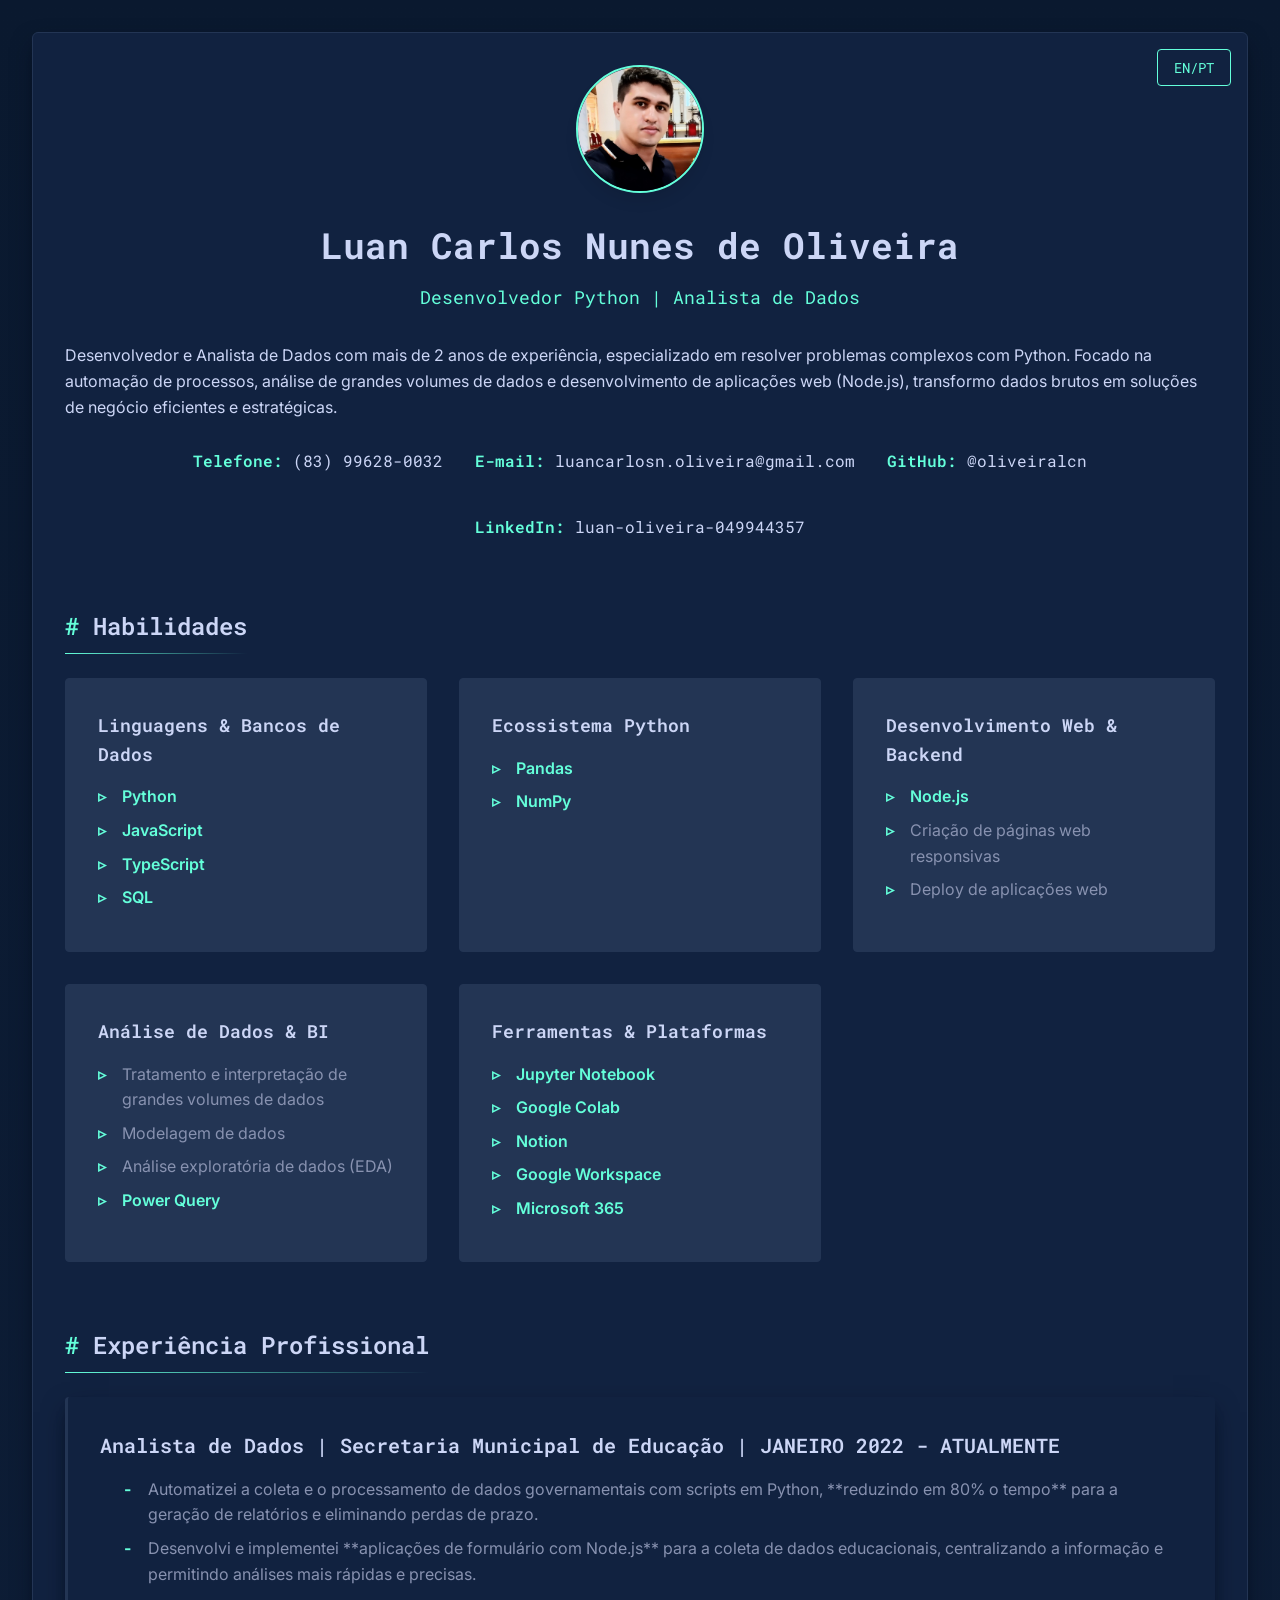
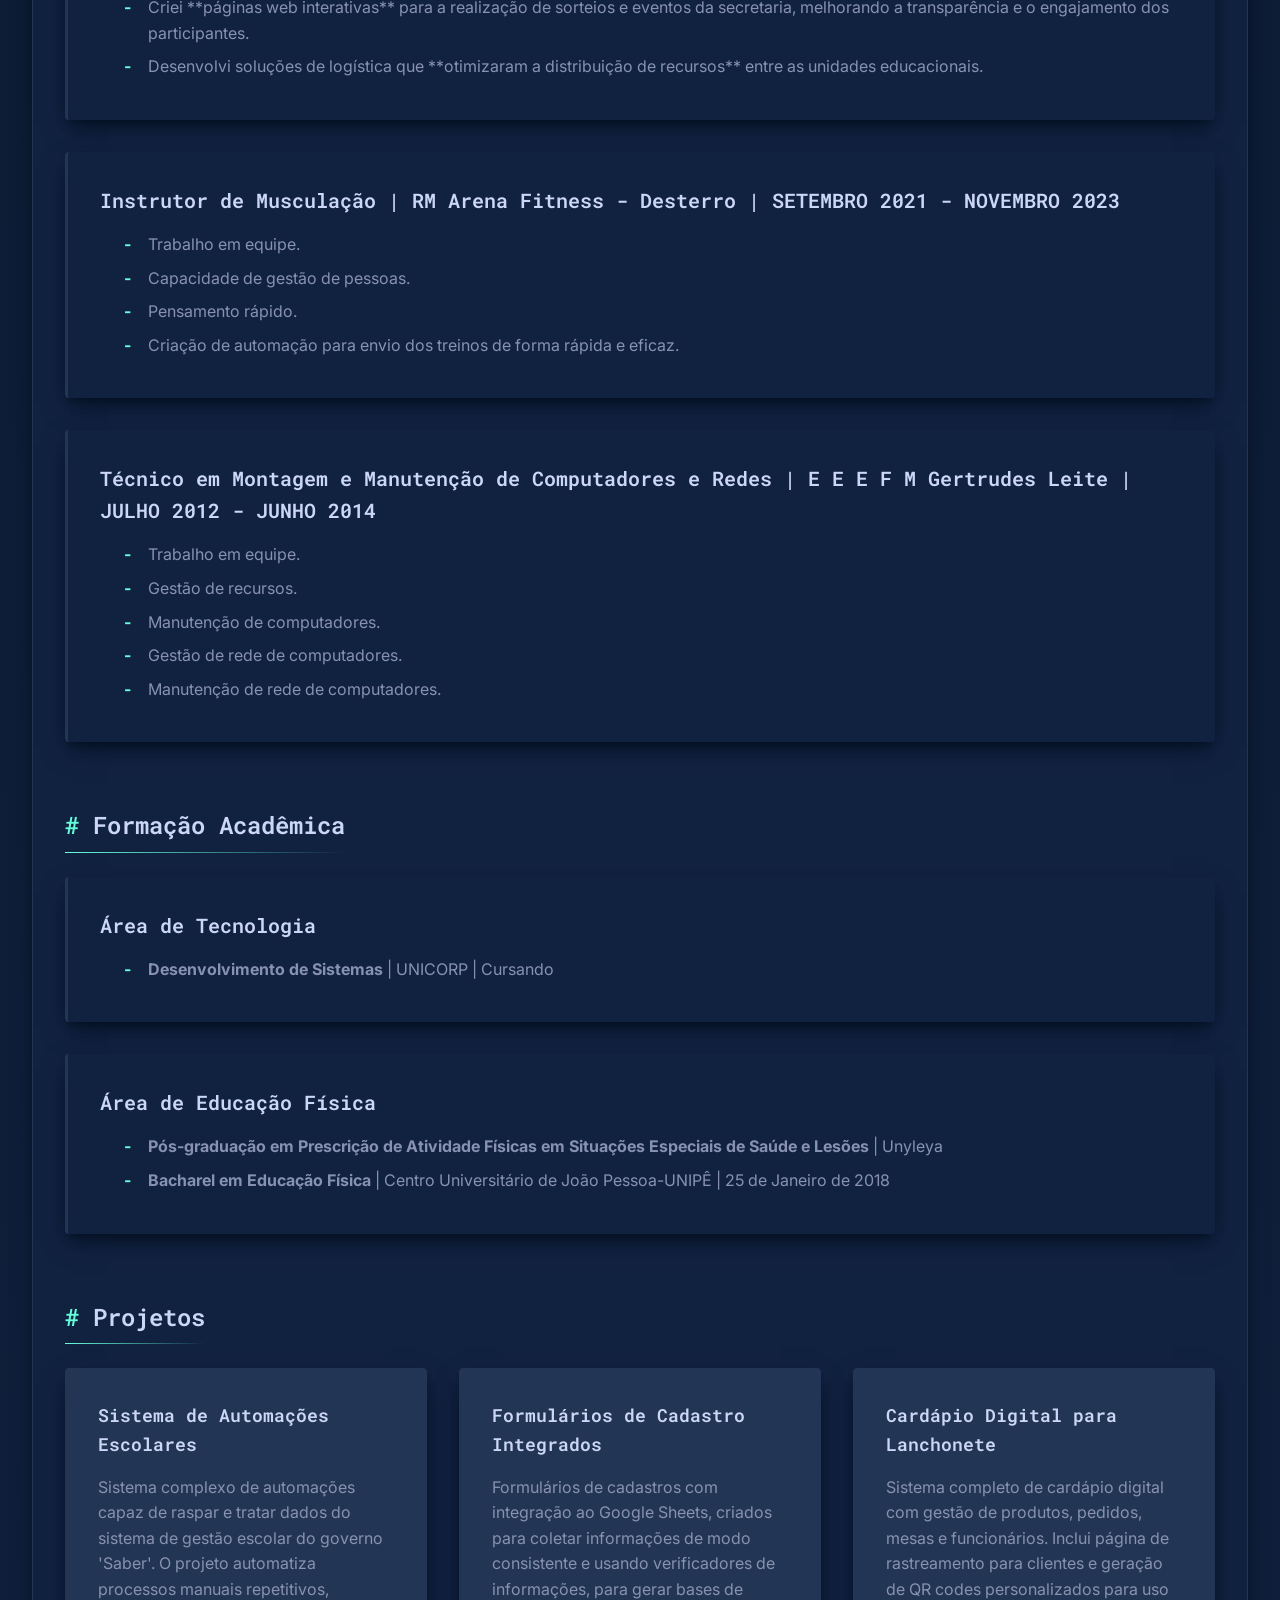
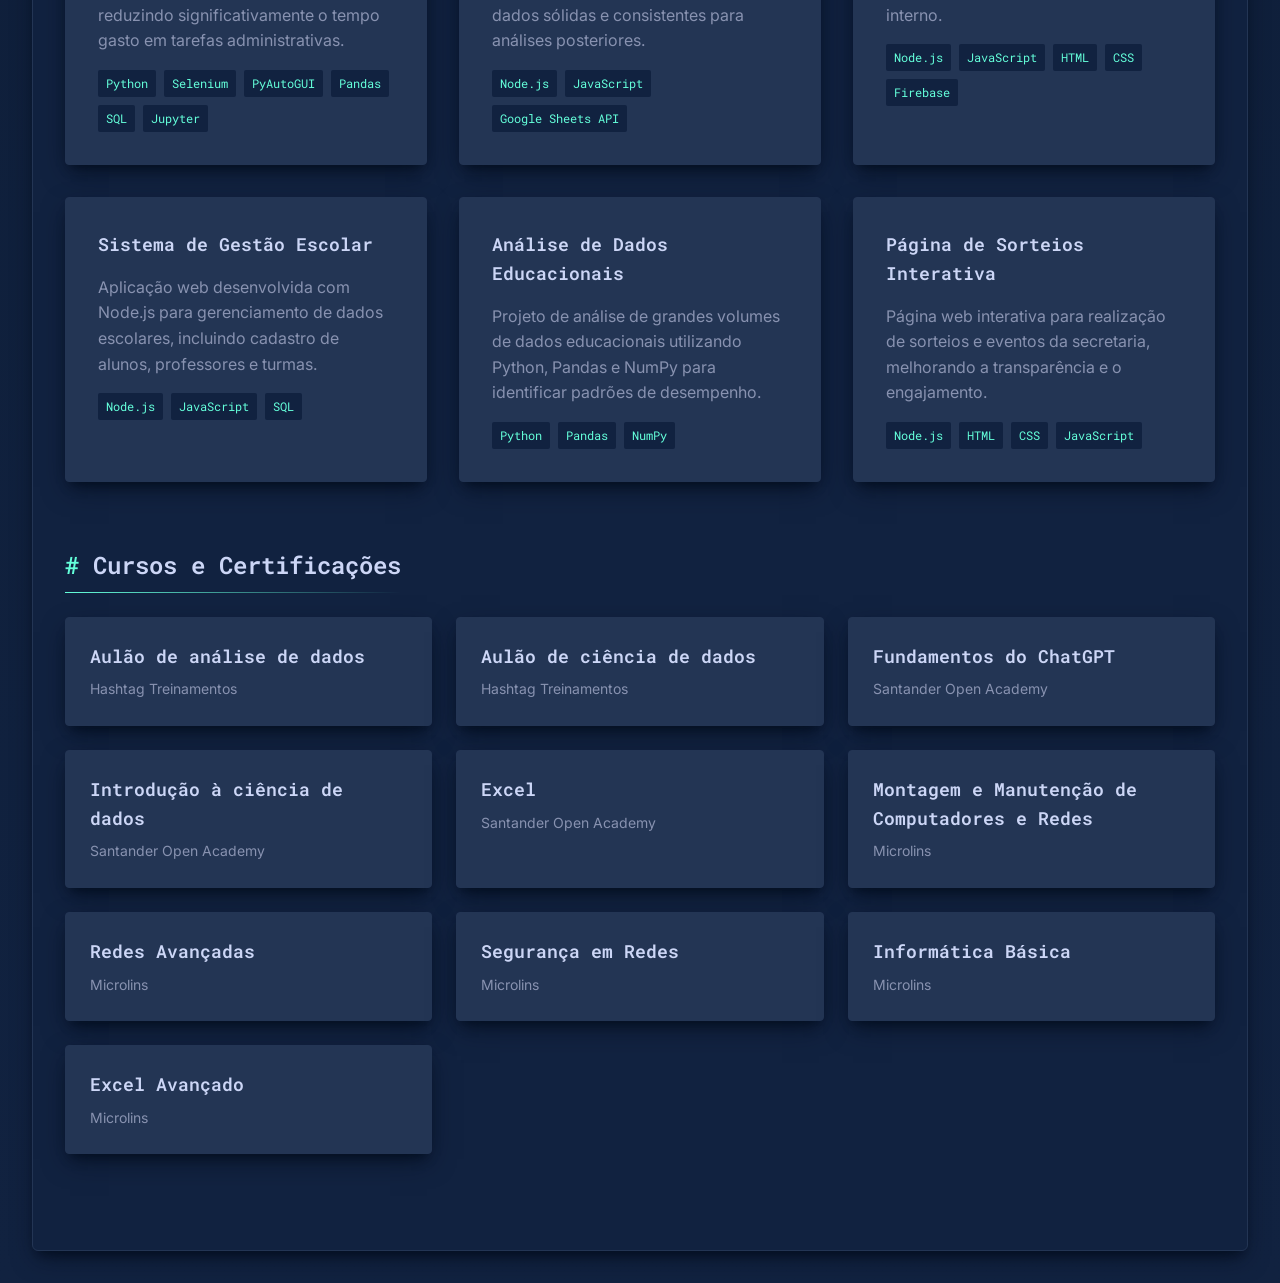
==== index.html @ ee15a900 "atualizando projetos" ====
<!DOCTYPE html>
<html lang="pt-BR">
<head>
    <meta charset="UTF-8">
    <meta name="viewport" content="width=device-width, initial-scale=1.0">
    <meta name="description" content="Currículo de Luan Carlos Nunes de Oliveira - Analista de Dados com experiência em Python, JavaScript e SQL">
    <meta name="keywords" content="analista de dados, python, javascript, sql, data analysis, currículo">
    <meta name="author" content="Luan Carlos Nunes de Oliveira">
    <meta name="theme-color" content="#0a192f">
    
    <!-- Open Graph / Facebook -->
    <meta property="og:type" content="website">
    <meta property="og:url" content="https://oliveiralcn.github.io/curriculo/">
    <meta property="og:title" content="Luan Carlos Nunes de Oliveira | Analista de Dados">
    <meta property="og:description" content="Currículo de Luan Carlos Nunes de Oliveira - Analista de Dados com experiência em Python, JavaScript e SQL">
    <meta property="og:image" content="https://oliveiralcn.github.io/curriculo/assets/img/Foto.jpg">
    
    <!-- Twitter -->
    <meta property="twitter:card" content="summary_large_image">
    <meta property="twitter:url" content="https://oliveiralcn.github.io/curriculo/">
    <meta property="twitter:title" content="Luan Carlos Nunes de Oliveira | Analista de Dados">
    <meta property="twitter:description" content="Currículo de Luan Carlos Nunes de Oliveira - Analista de Dados com experiência em Python, JavaScript e SQL">
    <meta property="twitter:image" content="https://oliveiralcn.github.io/curriculo/assets/img/Foto.jpg">
    
    <title>Luan Carlos Nunes de Oliveira | Analista de Dados</title>
    
    <!-- Favicon -->
    <link rel="shortcut icon" href="assets/img/icone.ico" type="image/x-icon">
    <link rel="apple-touch-icon" href="assets/img/icone.ico">
    
    <!-- Fontes -->
    <link rel="preconnect" href="https://fonts.googleapis.com">
    <link rel="preconnect" href="https://fonts.gstatic.com" crossorigin>
    <link href="https://fonts.googleapis.com/css2?family=Inter:wght@400;600;800&family=Roboto+Mono&display=swap" rel="stylesheet">
    
    <!-- Estilos -->
    <link rel="stylesheet" href="assets/css/styles.css?v=1.1">
    
    <!-- Estilos para múltiplos idiomas -->
    <link rel="stylesheet" href="assets/css/styles-en.css?v=1.1" id="english-styles" disabled>
</head>
<body>
    

    <div class="container">
        <div class="main-container">
            <!-- Seção do Cabeçalho -->
            <header class="header">
                <div class="profile-image-container">
                    <div class="profile-image">
                        <img src="assets/img/Foto.jpg" alt="Foto de Luan Carlos Nunes de Oliveira" loading="lazy">
                    </div>
                </div>
                <h1 class="main-title">Luan Carlos Nunes de Oliveira</h1>
                <p class="subtitle">Desenvolvedor Python | Analista de Dados</p>
                <div style="text-align: left; margin-top: var(--spacing-xl);">
                    <p>Desenvolvedor e Analista de Dados com mais de 2 anos de experiência, especializado em resolver problemas complexos com Python. Focado na automação de processos, análise de grandes volumes de dados e desenvolvimento de aplicações web (Node.js), transformo dados brutos em soluções de negócio eficientes e estratégicas.</p>
                </div>
                <nav class="contact-info" aria-label="Informações de contato">
                    <a href="https://wa.me/5583996280032" 
                       class="contact-link" 
                       target="_blank" 
                       rel="noopener noreferrer"
                       data-type="whatsapp"
                       aria-label="WhatsApp">
                        <span class="label">Telefone:</span>
                        <span class="value">(83) 99628-0032</span>
                    </a>
                    <a href="mailto:luancarlosn.oliveira@gmail.com" 
                       class="contact-link"
                       data-type="email"
                       aria-label="Email">
                        <span class="label">E-mail:</span>
                        <span class="value">luancarlosn.oliveira@gmail.com</span>
                    </a>
                    <a href="https://github.com/oliveiralcn" 
                       class="contact-link" 
                       target="_blank" 
                       rel="noopener noreferrer"
                       data-type="github"
                       aria-label="GitHub">
                        <span class="label">GitHub:</span>
                        <span class="value">@oliveiralcn</span>
                    </a>
                    <a href="https://www.linkedin.com/in/luan-oliveira-049944357" 
                       class="contact-link" 
                       target="_blank" 
                       rel="noopener noreferrer"
                       data-type="linkedin"
                       aria-label="LinkedIn">
                        <span class="label">LinkedIn:</span>
                        <span class="value">luan-oliveira-049944357</span>
                    </a>
                </nav>
            </header>

            <!-- Conteúdo Principal -->
            <main id="main-content" class="content" tabindex="-1">

                <!-- Seção de Habilidades -->
                <section class="section" aria-labelledby="habilidades">
                    <h2 id="habilidades" class="section-title">Habilidades</h2>
                    <div class="skills-grid">
                        <!-- Linguagens & Bancos de Dados -->
                        <div class="skill-card">
                            <h3 class="skill-card-title">Linguagens & Bancos de Dados</h3>
                            <ul class="skill-list">
                                <li><span class="skill-highlight">Python</span></li>
                                <li><span class="skill-highlight">JavaScript</span></li>
                                <li><span class="skill-highlight">TypeScript</span></li>
                                <li><span class="skill-highlight">SQL</span></li>
                            </ul>
                        </div>

                        <!-- Ecossistema Python -->
                        <div class="skill-card">
                            <h3 class="skill-card-title">Ecossistema Python</h3>
                            <ul class="skill-list">
                                <li><span class="skill-highlight">Pandas</span></li>
                                <li><span class="skill-highlight">NumPy</span></li>
                            </ul>
                        </div>

                        <!-- Desenvolvimento Web & Backend -->
                        <div class="skill-card">
                            <h3 class="skill-card-title">Desenvolvimento Web & Backend</h3>
                            <ul class="skill-list">
                                <li><span class="skill-highlight">Node.js</span></li>
                                <li>Criação de páginas web responsivas</li>
                                <li>Deploy de aplicações web</li>
                            </ul>
                        </div>

                        <!-- Análise de Dados & BI -->
                        <div class="skill-card">
                            <h3 class="skill-card-title">Análise de Dados & BI</h3>
                            <ul class="skill-list">
                                <li>Tratamento e interpretação de grandes volumes de dados</li>
                                <li>Modelagem de dados</li>
                                <li>Análise exploratória de dados (EDA)</li>
                                <li><span class="skill-highlight">Power Query</span></li>
                            </ul>
                        </div>

                        <!-- Ferramentas & Plataformas -->
                        <div class="skill-card">
                            <h3 class="skill-card-title">Ferramentas & Plataformas</h3>
                            <ul class="skill-list">
                                <li><span class="skill-highlight">Jupyter Notebook</span></li>
                                <li><span class="skill-highlight">Google Colab</span></li>
                                <li><span class="skill-highlight">Notion</span></li>
                                <li><span class="skill-highlight">Google Workspace</span></li>
                                <li><span class="skill-highlight">Microsoft 365</span></li>
                            </ul>
                        </div>
                    </div>
                </section>

                <!-- Seção de Experiência Profissional -->
                <section class="section" aria-labelledby="experiencia">
                    <h2 id="experiencia" class="section-title">Experiência Profissional</h2>
                    <div class="timeline">
                        <!-- Trabalho Atual -->
                        <article class="timeline-item">
                            <h3 class="timeline-title">Analista de Dados | Secretaria Municipal de Educação | JANEIRO 2022 - ATUALMENTE</h3>
                            <ul class="timeline-content">
                                <li>Automatizei a coleta e o processamento de dados governamentais com scripts em Python, **reduzindo em 80% o tempo** para a geração de relatórios e eliminando perdas de prazo.</li>
                                <li>Desenvolvi e implementei **aplicações de formulário com Node.js** para a coleta de dados educacionais, centralizando a informação e permitindo análises mais rápidas e precisas.</li>
                                <li>Criei **páginas web interativas** para a realização de sorteios e eventos da secretaria, melhorando a transparência e o engajamento dos participantes.</li>
                                <li>Desenvolvi soluções de logística que **otimizaram a distribuição de recursos** entre as unidades educacionais.</li>
                            </ul>
                        </article>

                        <!-- Trabalhos Anteriores -->
                        <article class="timeline-item">
                            <h3 class="timeline-title">Instrutor de Musculação | RM Arena Fitness - Desterro | SETEMBRO 2021 - NOVEMBRO 2023</h3>
                            <ul class="timeline-content">
                                <li>Trabalho em equipe.</li>
                                <li>Capacidade de gestão de pessoas.</li>
                                <li>Pensamento rápido.</li>
                                <li>Criação de automação para envio dos treinos de forma rápida e eficaz.</li>
                            </ul>
                        </article>

                        <article class="timeline-item">
                            <h3 class="timeline-title">Técnico em Montagem e Manutenção de Computadores e Redes | E E E F M Gertrudes Leite | JULHO 2012 - JUNHO 2014</h3>
                            <ul class="timeline-content">
                                <li>Trabalho em equipe.</li>
                                <li>Gestão de recursos.</li>
                                <li>Manutenção de computadores.</li>
                                <li>Gestão de rede de computadores.</li>
                                <li>Manutenção de rede de computadores.</li>
                            </ul>
                        </article>
                    </div>
                </section>

                <!-- Seção de Formação Acadêmica -->
                <section class="section" aria-labelledby="formacao">
                    <h2 id="formacao" class="section-title">Formação Acadêmica</h2>
                    <div class="timeline">
                        <!-- Formação em Tecnologia -->
                        <article class="timeline-item">
                            <h3 class="timeline-title">Área de Tecnologia</h3>
                            <ul class="timeline-content">
                                <li><strong>Desenvolvimento de Sistemas</strong> | UNICORP | Cursando</li>
                            </ul>
                        </article>

                        <!-- Formação em Educação Física -->
                        <article class="timeline-item">
                            <h3 class="timeline-title">Área de Educação Física</h3>
                            <ul class="timeline-content">
                                <li><strong>Pós-graduação em Prescrição de Atividade Físicas em Situações Especiais de Saúde e Lesões</strong> | Unyleya</li>
                                <li><strong>Bacharel em Educação Física</strong> | Centro Universitário de João Pessoa-UNIPÊ | 25 de Janeiro de 2018</li>
                            </ul>
                        </article>
                    </div>
                </section>

                <!-- Seção de Projetos -->
                <section class="section" aria-labelledby="projetos">
                    <h2 id="projetos" class="section-title">Projetos</h2>
                    <div class="projects-grid">
                        <!-- Projeto 1 -->
                        <article class="project-card">
                            <h3 class="project-title">Sistema de Automações Escolares</h3>
                            <p class="project-description">Sistema complexo de automações capaz de raspar e tratar dados do sistema de gestão escolar do governo 'Saber'. O projeto automatiza processos manuais repetitivos, reduzindo significativamente o tempo gasto em tarefas administrativas.</p>
                            <div class="project-tech">
                                <span class="tech-tag">Python</span>
                                <span class="tech-tag">Selenium</span>
                                <span class="tech-tag">PyAutoGUI</span>
                                <span class="tech-tag">Pandas</span>
                                <span class="tech-tag">SQL</span>
                                <span class="tech-tag">Jupyter</span>
                            </div>
                        </article>

                        <!-- Projeto 2 -->
                        <article class="project-card">
                            <h3 class="project-title">Formulários de Cadastro Integrados</h3>
                            <p class="project-description">Formulários de cadastros com integração ao Google Sheets, criados para coletar informações de modo consistente e usando verificadores de informações, para gerar bases de dados sólidas e consistentes para análises posteriores.</p>
                            <div class="project-tech">
                                <span class="tech-tag">Node.js</span>
                                <span class="tech-tag">JavaScript</span>
                                <span class="tech-tag">Google Sheets API</span>
                            </div>
                        </article>

                        <!-- Projeto 3 -->
                        <article class="project-card">
                            <h3 class="project-title">Cardápio Digital para Lanchonete</h3>
                            <p class="project-description">Sistema completo de cardápio digital com gestão de produtos, pedidos, mesas e funcionários. Inclui página de rastreamento para clientes e geração de QR codes personalizados para uso interno.</p>
                            <div class="project-tech">
                                <span class="tech-tag">Node.js</span>
                                <span class="tech-tag">JavaScript</span>
                                <span class="tech-tag">HTML</span>
                                <span class="tech-tag">CSS</span>
                                <span class="tech-tag">Firebase</span>
                            </div>
                        </article>

                        <!-- Projeto 4 -->
                        <article class="project-card">
                            <h3 class="project-title">Sistema de Gestão Escolar</h3>
                            <p class="project-description">Aplicação web desenvolvida com Node.js para gerenciamento de dados escolares, incluindo cadastro de alunos, professores e turmas.</p>
                            <div class="project-tech">
                                <span class="tech-tag">Node.js</span>
                                <span class="tech-tag">JavaScript</span>
                                <span class="tech-tag">SQL</span>
                            </div>
                        </article>

                        <!-- Projeto 5 -->
                        <article class="project-card">
                            <h3 class="project-title">Análise de Dados Educacionais</h3>
                            <p class="project-description">Projeto de análise de grandes volumes de dados educacionais utilizando Python, Pandas e NumPy para identificar padrões de desempenho.</p>
                            <div class="project-tech">
                                <span class="tech-tag">Python</span>
                                <span class="tech-tag">Pandas</span>
                                <span class="tech-tag">NumPy</span>
                            </div>
                        </article>

                        <!-- Projeto 6 -->
                        <article class="project-card">
                            <h3 class="project-title">Página de Sorteios Interativa</h3>
                            <p class="project-description">Página web interativa para realização de sorteios e eventos da secretaria, melhorando a transparência e o engajamento.</p>
                            <div class="project-tech">
                                <span class="tech-tag">Node.js</span>
                                <span class="tech-tag">HTML</span>
                                <span class="tech-tag">CSS</span>
                                <span class="tech-tag">JavaScript</span>
                            </div>
                        </article>
                    </div>
                </section>

                <!-- Seção de Certificações -->
                <section class="section" aria-labelledby="certificacoes">
                    <h2 id="certificacoes" class="section-title">Cursos e Certificações</h2>
                    <div class="certifications-grid">
                        <!-- Análise de Dados -->
                        <article class="certification-card">
                            <h4 class="certification-title">Aulão de análise de dados</h4>
                            <p class="certification-institution">Hashtag Treinamentos</p>
                        </article>

                        <article class="certification-card">
                            <h4 class="certification-title">Aulão de ciência de dados</h4>
                            <p class="certification-institution">Hashtag Treinamentos</p>
                        </article>

                        <!-- IA e Tecnologia -->
                        <article class="certification-card">
                            <h4 class="certification-title">Fundamentos do ChatGPT</h4>
                            <p class="certification-institution">Santander Open Academy</p>
                        </article>

                        <article class="certification-card">
                            <h4 class="certification-title">Introdução à ciência de dados</h4>
                            <p class="certification-institution">Santander Open Academy</p>
                        </article>

                        <article class="certification-card">
                            <h4 class="certification-title">Excel</h4>
                            <p class="certification-institution">Santander Open Academy</p>
                        </article>

                        <!-- Certificações Técnicas -->
                        <article class="certification-card">
                            <h4 class="certification-title">Montagem e Manutenção de Computadores e Redes</h4>
                            <p class="certification-institution">Microlins</p>
                        </article>

                        <article class="certification-card">
                            <h4 class="certification-title">Redes Avançadas</h4>
                            <p class="certification-institution">Microlins</p>
                        </article>

                        <article class="certification-card">
                            <h4 class="certification-title">Segurança em Redes</h4>
                            <p class="certification-institution">Microlins</p>
                        </article>

                        <article class="certification-card">
                            <h4 class="certification-title">Informática Básica</h4>
                            <p class="certification-institution">Microlins</p>
                        </article>

                        <article class="certification-card">
                            <h4 class="certification-title">Excel Avançado</h4>
                            <p class="certification-institution">Microlins</p>
                        </article>
                    </div>
                </section>
            </main>
        </div>
    </div>

    <!-- Scripts -->
    <script src="assets/js/script.js?v=1.1" defer></script>
</body>
</html>
---- assets/css/styles.css ----
/* ===== PROPRIEDADES CUSTOMIZÁVEIS CSS (VARIÁVEIS) ===== */
:root {
  /* Paleta de Cores - Tema Tecnológico e Sóbrio */
  --color-primary: #0a192f;
  --color-secondary: #112240;
  --color-tertiary: #233554;
  --color-accent: #64ffda;
  --color-accent-secondary: #8892b0;
  --color-text-primary: #ccd6f6;
  --color-text-secondary: #8892b0;
  --color-text-muted: #a8b2d1;
  --color-highlight: #64ffda;
  --color-success: #4caf50;
  --color-gradient-start: #0a192f;
  --color-gradient-end: #112240;
  
  /* Espaçamento */
  --spacing-xs: 0.25rem;
  --spacing-sm: 0.5rem;
  --spacing-md: 1rem;
  --spacing-lg: 1.5rem;
  --spacing-xl: 2rem;
  --spacing-2xl: 3rem;
  --spacing-3xl: 4rem;
  
  /* Tipografia */
  --font-family-primary: 'Inter', sans-serif;
  --font-family-mono: 'Roboto Mono', monospace;
  --font-size-xs: 0.75rem;
  --font-size-sm: 0.875rem;
  --font-size-base: 1rem;
  --font-size-lg: 1.125rem;
  --font-size-xl: 1.25rem;
  --font-size-2xl: 1.5rem;
  --font-size-3xl: 1.875rem;
  --font-size-4xl: 2.25rem;
  
  /* Sombras */
  --shadow-sm: 0 1px 2px 0 rgba(0, 0, 0, 0.05);
  --shadow-md: 0 4px 6px -1px rgba(0, 0, 0, 0.1);
  --shadow-lg: 0 10px 15px -3px rgba(0, 0, 0, 0.1);
  --shadow-xl: 0 20px 25px -5px rgba(0, 0, 0, 0.1);
  --shadow-custom: 0 10px 25px -5px rgba(2, 12, 27, 0.7), 0 8px 10px -6px rgba(2, 12, 27, 0.7);
  --shadow-custom-hover: 0 12px 28px -6px rgba(2, 12, 27, 0.8), 0 9px 12px -7px rgba(2, 12, 27, 0.8);
  
  /* Transições */
  --transition-fast: 0.15s ease-in-out;
  --transition-normal: 0.3s ease-in-out;
  --transition-slow: 0.5s ease-in-out;
  
  /* Raio da Borda */
  --radius-sm: 0.125rem;
  --radius-md: 0.25rem;
  --radius-lg: 0.375rem;
  --radius-xl: 0.5rem;
  --radius-2xl: 0.75rem;
  --radius-full: 9999px;
}

/* ===== RESET E ESTILOS BASE ===== */
* {
  margin: 0;
  padding: 0;
  box-sizing: border-box;
}

html {
  scroll-behavior: smooth;
}

body {
  font-family: var(--font-family-primary);
  line-height: 1.6;
  color: var(--color-text-primary);
  background: linear-gradient(to bottom, var(--color-primary), var(--color-secondary));
  min-height: 100vh;
}

/* ===== ESTILOS DE ACESSIBILIDADE ===== */
.skip-link {
  position: absolute;
  top: -40px;
  left: 6px;
  background: var(--color-accent);
  color: var(--color-primary);
  padding: 8px;
  text-decoration: none;
  border-radius: var(--radius-md);
  font-weight: 600;
  z-index: 1000;
  transition: top var(--transition-fast);
}

.skip-link:focus {
  top: 6px;
}

/* ===== ESTILOS DE IDIOMA ===== */
.language-toggle {
  position: absolute;
  top: var(--spacing-md);
  right: var(--spacing-md);
  background: transparent;
  border: 1px solid var(--color-accent);
  color: var(--color-accent);
  padding: var(--spacing-sm) var(--spacing-md);
  border-radius: var(--radius-md);
  font-family: var(--font-family-mono);
  font-size: var(--font-size-sm);
  cursor: pointer;
  transition: all var(--transition-normal);
}

.language-toggle:hover {
  background: var(--color-accent);
  color: var(--color-primary);
}

/* Estilos de navegação por teclado */
.keyboard-navigation *:focus {
  outline: 2px solid var(--color-accent) !important;
  outline-offset: 2px !important;
}

/* Estilos de movimento reduzido */
.reduced-motion *,
.reduced-motion *::before,
.reduced-motion *::after {
  animation-duration: 0.01ms !important;
  animation-iteration-count: 1 !important;
  transition-duration: 0.01ms !important;
}

/* ===== CLASSES UTILITÁRIAS ===== */
.container {
  max-width: 1280px;
  margin: 0 auto;
  padding: var(--spacing-xl);
}

.text-center { text-align: center; }
.text-left { text-align: left; }
.text-right { text-align: right; }

.font-normal { font-weight: 400; }
.font-semibold { font-weight: 600; }
.font-bold { font-weight: 700; }

.mb-2 { margin-bottom: var(--spacing-sm); }
.mb-3 { margin-bottom: var(--spacing-md); }
.mb-4 { margin-bottom: var(--spacing-lg); }
.mb-6 { margin-bottom: var(--spacing-xl); }
.mb-8 { margin-bottom: var(--spacing-2xl); }

.mt-2 { margin-top: var(--spacing-sm); }
.mt-4 { margin-top: var(--spacing-lg); }

.p-4 { padding: var(--spacing-lg); }
.p-6 { padding: var(--spacing-xl); }
.p-8 { padding: var(--spacing-2xl); }

/* ===== COMPONENTES DE LAYOUT ===== */
.main-container {
  background: var(--color-secondary);
  backdrop-filter: blur(10px);
  border-radius: var(--radius-lg);
  border: 1px solid var(--color-tertiary);
  box-shadow: var(--shadow-custom);
  padding: var(--spacing-xl);
}

.section {
  margin-bottom: var(--spacing-3xl);
}

.section-title {
  position: relative;
  display: inline-block;
  font-family: var(--font-family-mono);
  font-size: var(--font-size-2xl);
  font-weight: 600;
  color: var(--color-text-primary);
  margin-bottom: var(--spacing-lg);
  padding-bottom: var(--spacing-sm);
}

.section-title::before {
  content: '# ';
  color: var(--color-accent);
}

.section-title::after {
  content: '';
  position: absolute;
  left: 0;
  bottom: 0;
  width: 100%;
  height: 1px;
  background: linear-gradient(to right, var(--color-accent), transparent);
}

/* ===== ESTILOS DO CABEÇALHO ===== */
.header {
  text-align: center;
  margin-bottom: var(--spacing-3xl);
}

.profile-image-container {
  display: flex;
  justify-content: center;
  margin-bottom: var(--spacing-lg);
}

.profile-image {
  width: 8rem;
  height: 8rem;
  border: 2px solid var(--color-accent);
  box-shadow: var(--shadow-lg);
  transition: transform var(--transition-normal);
  border-radius: 50%;
  overflow: hidden;
}

.profile-image:hover {
  transform: scale(1.05);
}

.profile-image img {
  width: 100%;
  height: 100%;
  object-fit: cover;
}

.main-title {
  font-family: var(--font-family-mono);
  font-size: var(--font-size-4xl);
  font-weight: 700;
  color: var(--color-text-primary);
  animation: pulse 2s cubic-bezier(0.4, 0, 0.6, 1) infinite;
}

.subtitle {
  font-family: var(--font-family-mono);
  color: var(--color-accent);
  font-size: var(--font-size-lg);
  margin-top: var(--spacing-sm);
  font-weight: 400;
}

.contact-info {
  display: flex;
  justify-content: center;
  align-items: center;
  flex-wrap: wrap;
  gap: var(--spacing-xl);
  margin-top: var(--spacing-lg);
}

.contact-link {
  font-family: var(--font-family-mono);
  color: var(--color-text-secondary);
  text-decoration: none;
  transition: all var(--transition-normal);
  position: relative;
  padding: var(--spacing-xs) 0;
}

.contact-link::after {
  content: '';
  position: absolute;
  bottom: 0;
  left: 0;
  width: 0;
  height: 2px;
  background-color: var(--color-accent);
  transition: width var(--transition-normal);
}

.contact-link:hover {
  color: var(--color-accent);
}

.contact-link:hover::after {
  width: 100%;
}

.contact-link .label {
  font-weight: 600;
  color: var(--color-accent);
}

.contact-link .value {
  color: var(--color-text-primary);
}

.contact-link:active {
  transform: translateY(2px);
}

/* ===== GRADE DE HABILIDADES ===== */
.skills-grid {
  display: grid;
  grid-template-columns: repeat(auto-fit, minmax(300px, 1fr));
  gap: var(--spacing-xl);
}

.skill-card {
  background: var(--color-tertiary);
  border: 1px solid var(--color-tertiary);
  border-radius: var(--radius-md);
  padding: var(--spacing-xl);
  transition: all var(--transition-normal);
}

.skill-card:hover {
  border-color: var(--color-accent);
  transform: translateY(-2px);
  box-shadow: var(--shadow-custom-hover);
}

.skill-card-title {
  font-family: var(--font-family-mono);
  font-size: var(--font-size-lg);
  font-weight: 600;
  color: var(--color-text-primary);
  margin-bottom: var(--spacing-md);
}

.skill-list {
  list-style: none;
  padding: 0;
}

.skill-list li {
  color: var(--color-text-secondary);
  margin-bottom: var(--spacing-sm);
  padding-left: var(--spacing-lg);
  position: relative;
}

.skill-list li::before {
  content: '▹';
  color: var(--color-accent);
  font-weight: bold;
  position: absolute;
  left: 0;
}

.skill-highlight {
  font-weight: 600;
  color: var(--color-accent);
}

/* ===== CARTÕES DE EXPERIÊNCIA E EDUCAÇÃO ===== */
.timeline {
  display: flex;
  flex-direction: column;
  gap: var(--spacing-xl);
}

.timeline-item {
  background: var(--color-secondary);
  border-left: 3px solid var(--color-tertiary);
  border-radius: var(--radius-md);
  padding: var(--spacing-xl);
  box-shadow: var(--shadow-custom);
  transition: all var(--transition-normal);
}

.timeline-item:hover {
  box-shadow: var(--shadow-custom-hover);
  border-left-color: var(--color-accent);
}

.timeline-title {
  font-family: var(--font-family-mono);
  font-size: var(--font-size-xl);
  font-weight: 600;
  color: var(--color-text-primary);
  margin-bottom: var(--spacing-md);
}

.timeline-content {
  list-style: none;
  padding: 0;
  margin-left: var(--spacing-lg);
}

.timeline-content li {
  color: var(--color-text-secondary);
  margin-bottom: var(--spacing-sm);
  padding-left: var(--spacing-lg);
  position: relative;
}

.timeline-content li::before {
  content: '-';
  color: var(--color-accent);
  font-weight: bold;
  position: absolute;
  left: 0;
}

/* ===== GRADE DE PROJETOS ===== */
.projects-grid {
  display: grid;
  grid-template-columns: repeat(auto-fit, minmax(300px, 1fr));
  gap: var(--spacing-xl);
}

.project-card {
  background: var(--color-tertiary);
  border: 1px solid var(--color-tertiary);
  border-radius: var(--radius-md);
  padding: var(--spacing-xl);
  box-shadow: var(--shadow-custom);
  transition: all var(--transition-normal);
}

.project-card:hover {
  box-shadow: var(--shadow-custom-hover);
  border-color: var(--color-accent);
  transform: translateY(-2px);
}

.project-title {
  font-family: var(--font-family-mono);
  font-size: var(--font-size-lg);
  font-weight: 600;
  color: var(--color-text-primary);
  margin-bottom: var(--spacing-md);
}

.project-description {
  color: var(--color-text-secondary);
  margin-bottom: var(--spacing-md);
}

.project-tech {
  display: flex;
  flex-wrap: wrap;
  gap: var(--spacing-sm);
}

.tech-tag {
  background: var(--color-secondary);
  color: var(--color-accent);
  padding: var(--spacing-xs) var(--spacing-sm);
  border-radius: var(--radius-sm);
  font-family: var(--font-family-mono);
  font-size: var(--font-size-xs);
}

/* ===== GRADE DE CERTIFICAÇÕES ===== */
.certifications-grid {
  display: grid;
  grid-template-columns: repeat(auto-fit, minmax(280px, 1fr));
  gap: var(--spacing-lg);
}

.certification-card {
  background: var(--color-tertiary);
  border: 1px solid var(--color-tertiary);
  border-radius: var(--radius-md);
  padding: var(--spacing-lg);
  box-shadow: var(--shadow-custom);
  transition: all var(--transition-normal);
}

.certification-card:hover {
  box-shadow: var(--shadow-custom-hover);
  border-color: var(--color-accent);
}

.certification-title {
  font-family: var(--font-family-mono);
  font-size: var(--font-size-lg);
  font-weight: 600;
  color: var(--color-text-primary);
  margin-bottom: var(--spacing-sm);
}

.certification-institution {
  color: var(--color-text-secondary);
  font-size: var(--font-size-sm);
}

/* ===== ANIMAÇÕES ===== */
@keyframes pulse {
  0%, 100% {
    opacity: 1;
  }
  50% {
    opacity: 0.7;
  }
}

/* ===== DESIGN RESPONSIVO ===== */
@media (max-width: 768px) {
  .container {
    padding: var(--spacing-lg);
  }
  
  .contact-info {
    flex-direction: column;
    gap: var(--spacing-sm);
  }
  
  .main-title {
    font-size: var(--font-size-3xl);
  }
  
  .skills-grid {
    grid-template-columns: 1fr;
  }
  
  .certifications-grid {
    grid-template-columns: 1fr;
  }
  
  .skill-card,
  .timeline-item,
  .certification-card {
    padding: var(--spacing-lg);
  }
}

@media (max-width: 480px) {
  .container {
    padding: var(--spacing-md);
  }
  
  .main-title {
    font-size: var(--font-size-2xl);
  }
  
  .section-title {
    font-size: var(--font-size-xl);
  }
  
  .profile-image {
    width: 6rem;
    height: 6rem;
  }
}

/* ===== ACESSIBILIDADE ===== */
@media (prefers-reduced-motion: reduce) {
  *,
  *::before,
  *::after {
    animation-duration: 0.01ms !important;
    animation-iteration-count: 1 !important;
    transition-duration: 0.01ms !important;
    scroll-behavior: auto !important;
  }
}

/* Estilos de foco para acessibilidade */
a:focus,
button:focus {
  outline: 2px solid var(--color-accent);
  outline-offset: 2px;
}

/* Suporte ao modo de alto contraste */
@media (prefers-contrast: high) {
  :root {
    --color-accent: #00ff00;
    --color-text-primary: #ffffff;
    --color-primary: #000000;
  }
}
---- assets/css/styles-en.css ----
/* Estilos para a versão em inglês do currículo */

/* Seção de Habilidades */
.skill-card-title {
  font-size: var(--font-size-lg);
}

.skill-list li::before {
  content: '▹';
}

/* Seção de Experiência Profissional e Formação Acadêmica */
.timeline-title {
  font-size: var(--font-size-xl);
}

.timeline-content li::before {
  content: '-';
}

/* Seção de Certificações */
.certification-title {
  font-size: var(--font-size-lg);
}

/* Seção de Projetos */
.project-title {
  font-size: var(--font-size-lg);
}
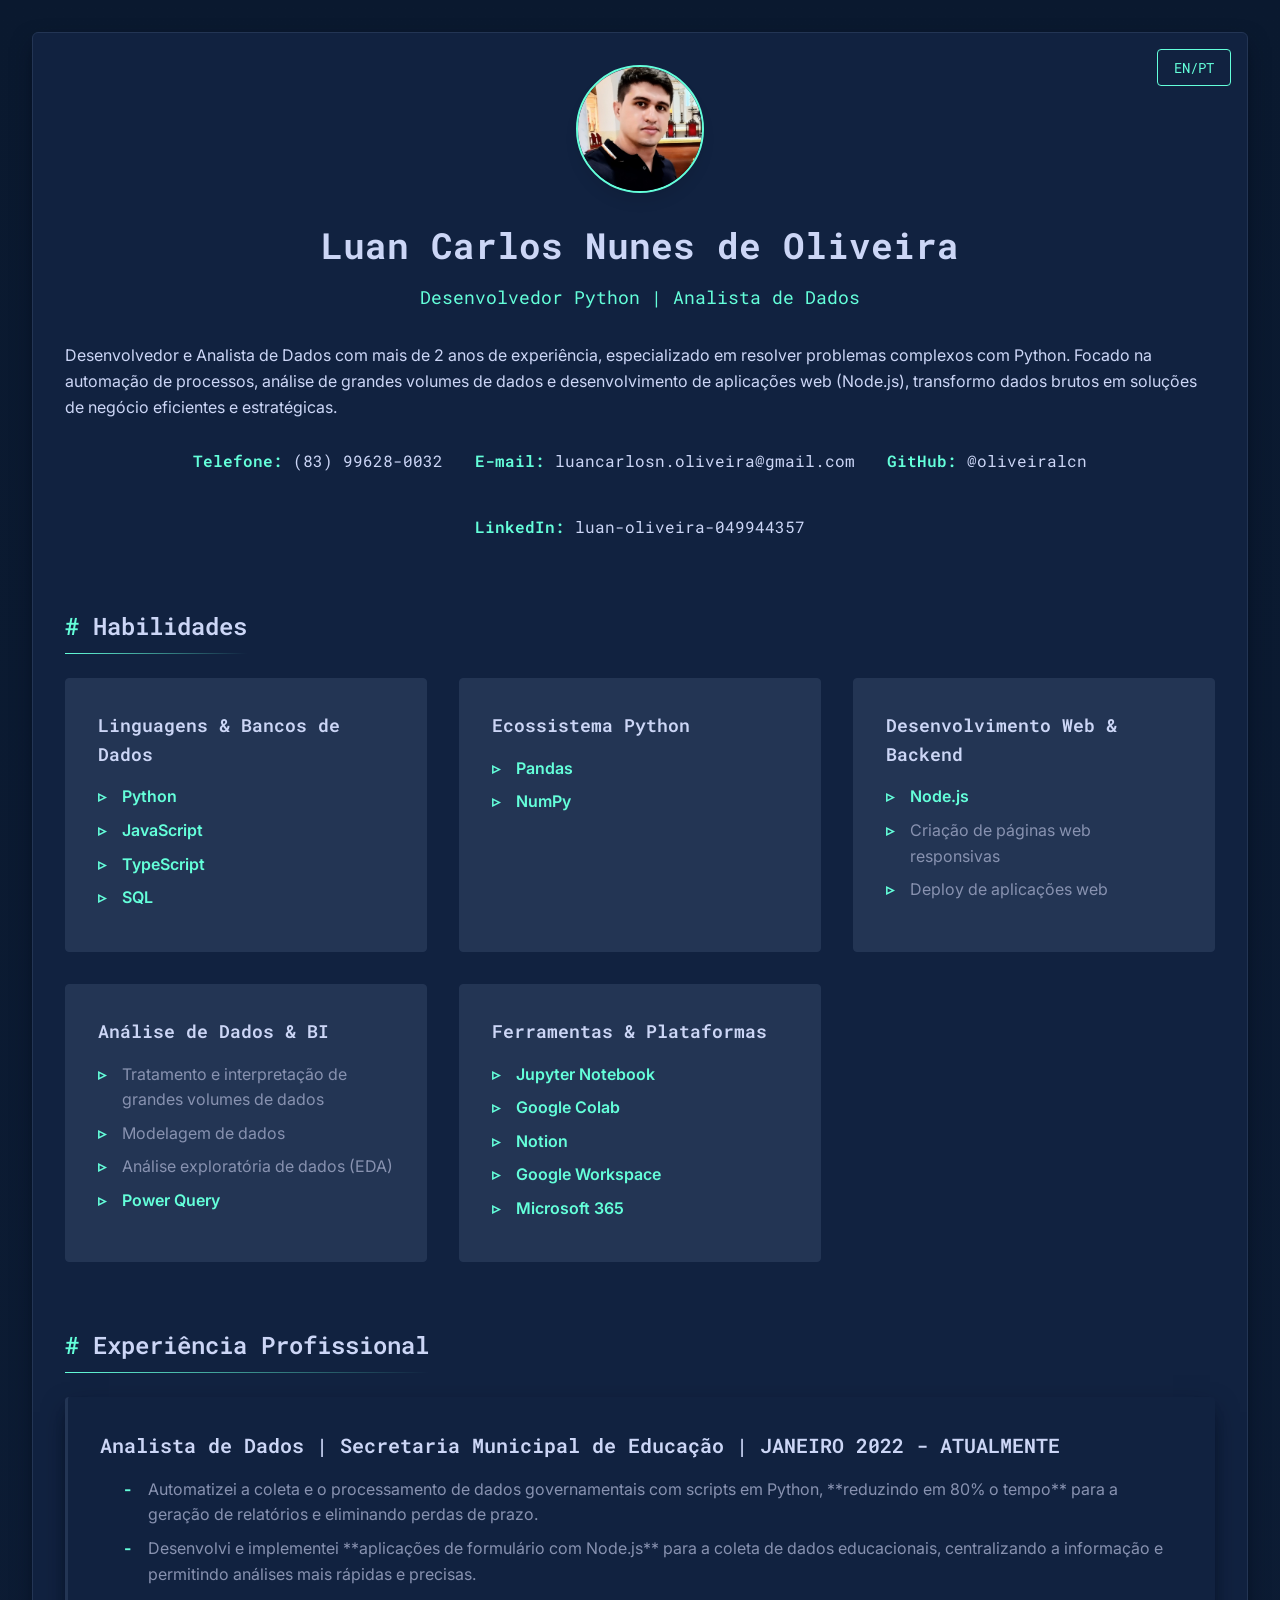
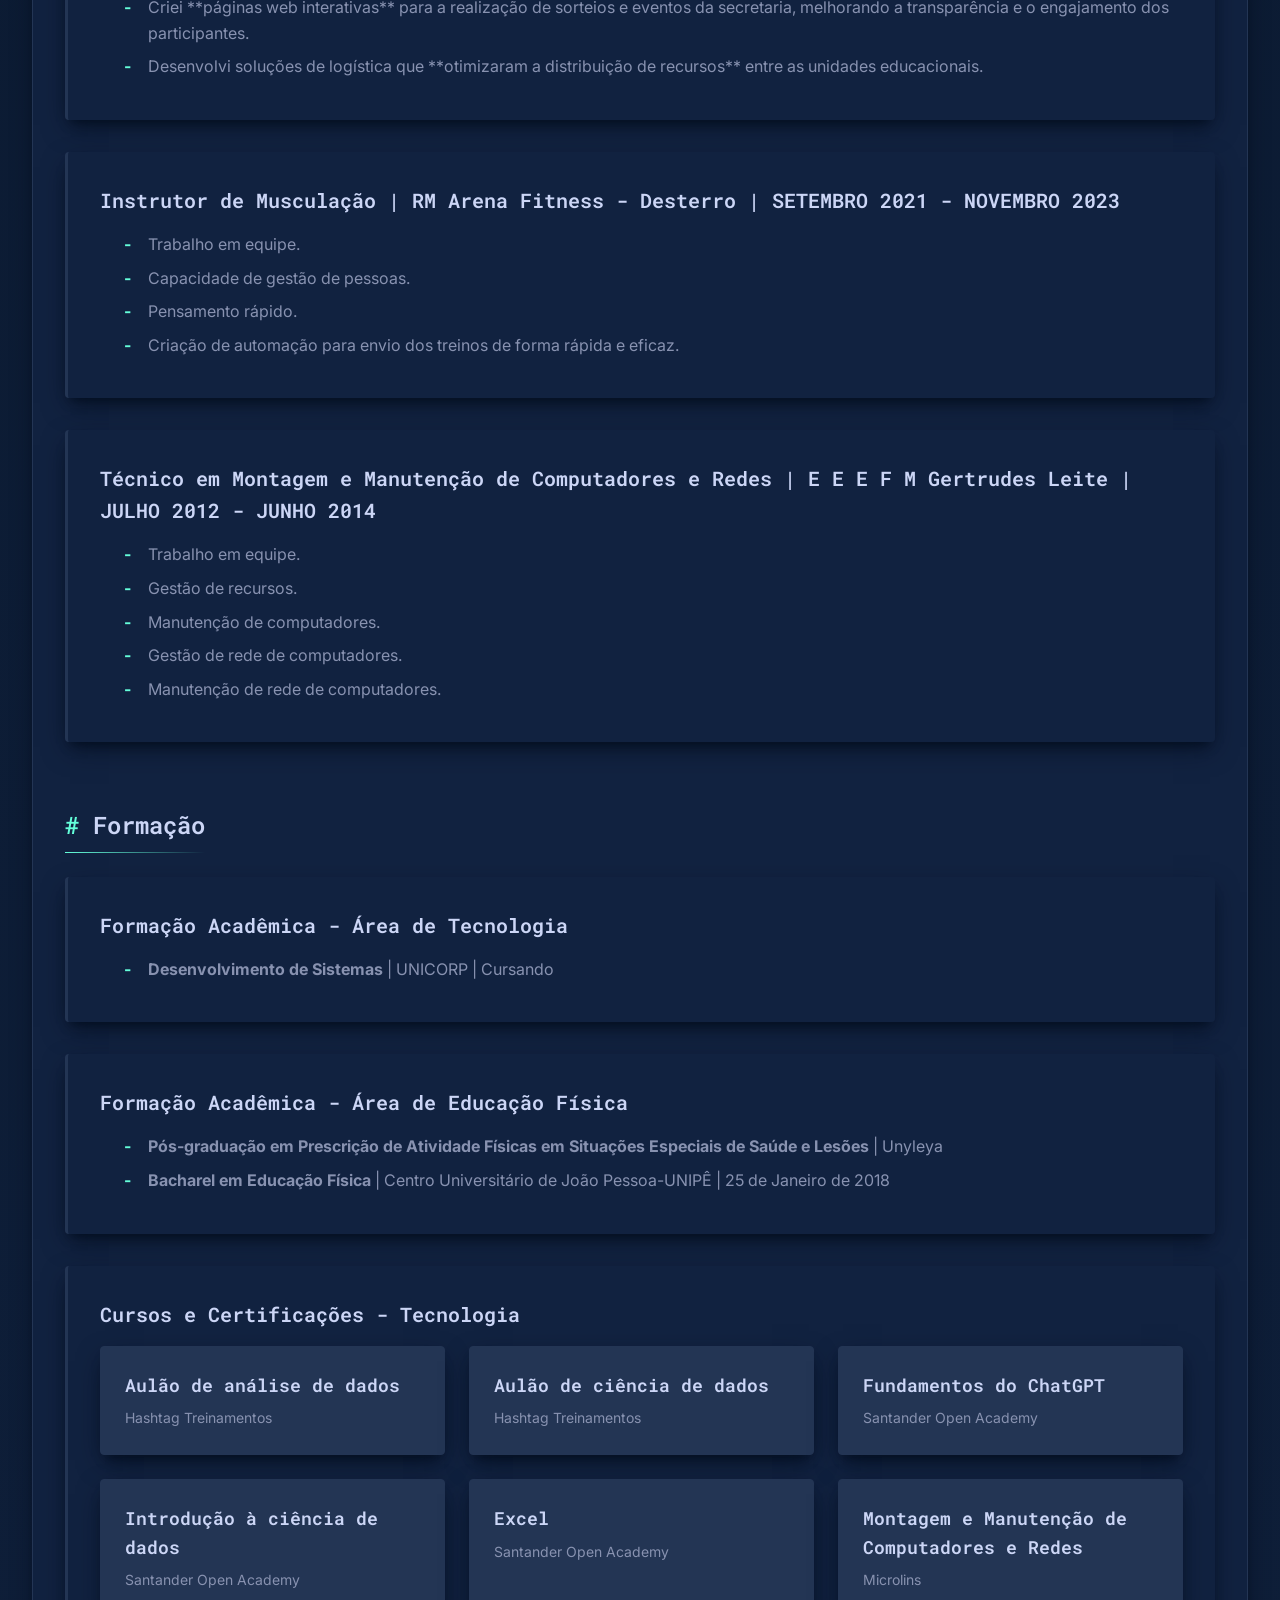
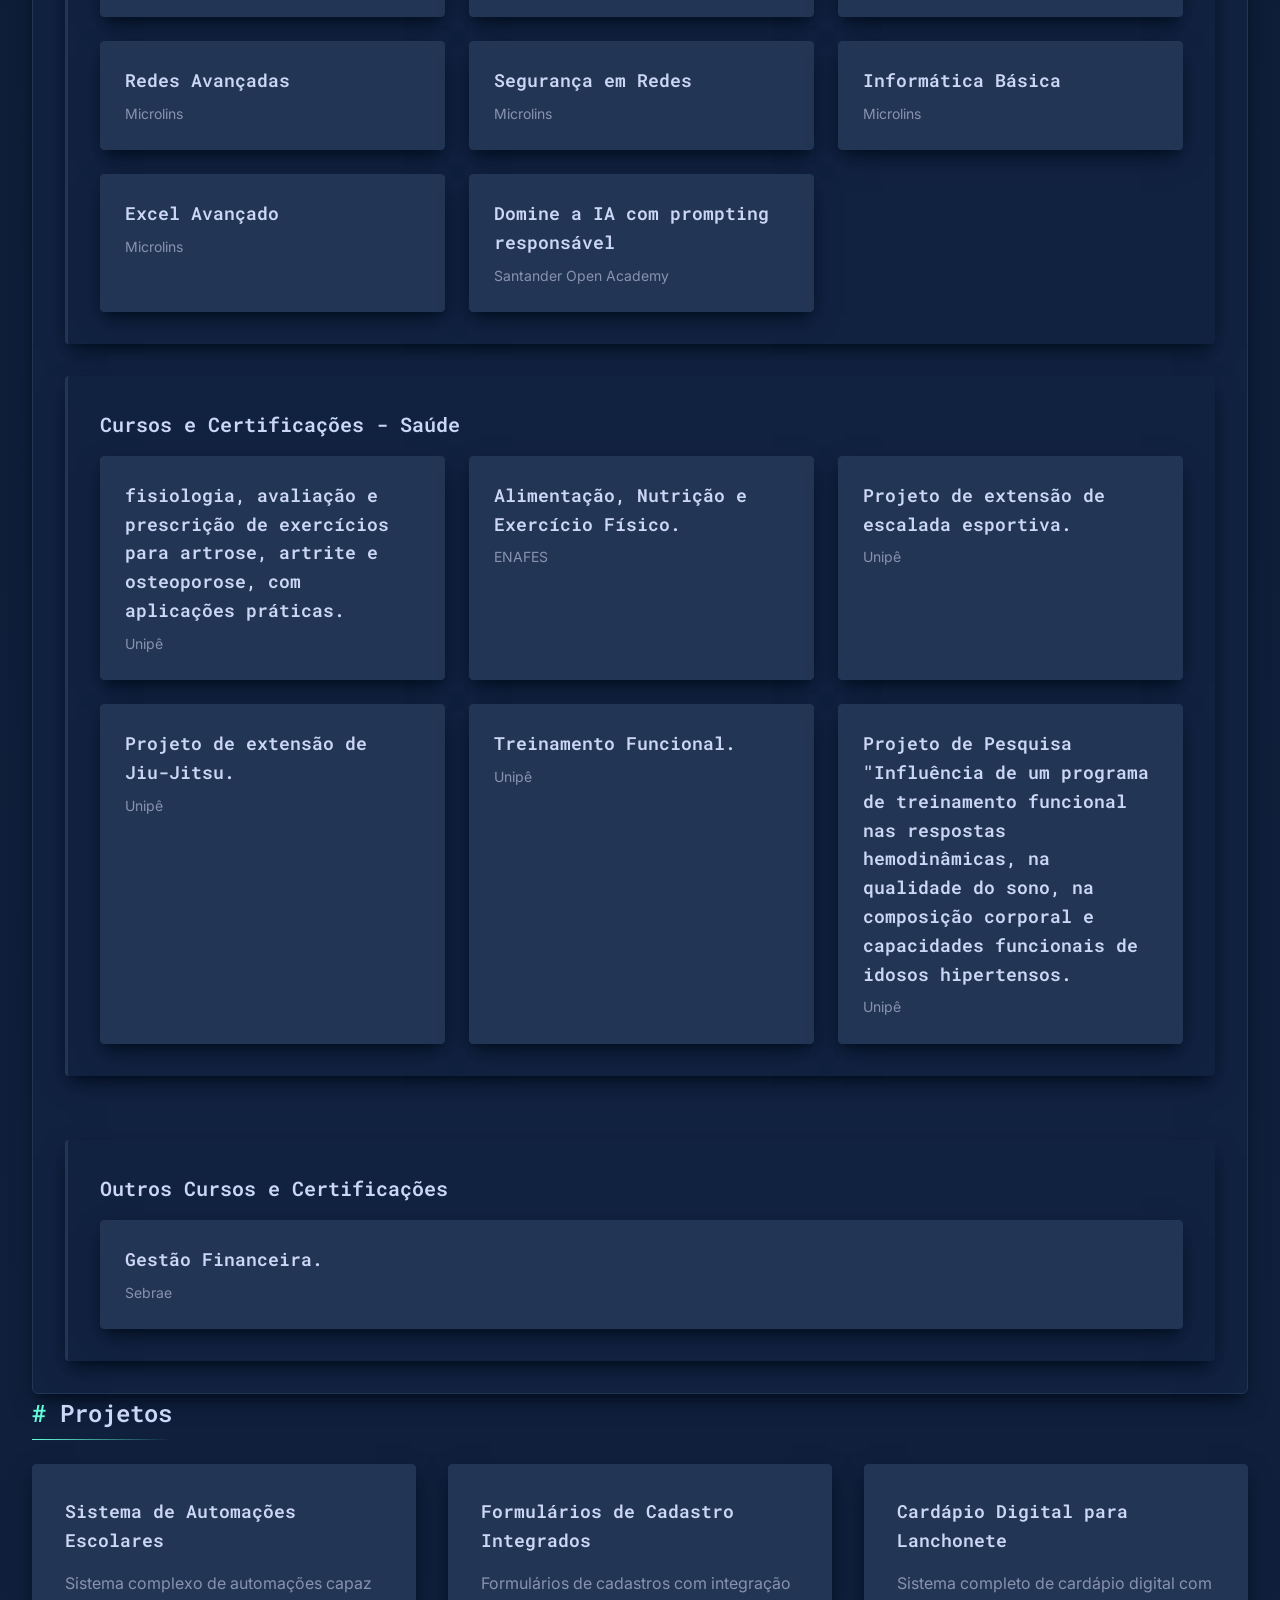
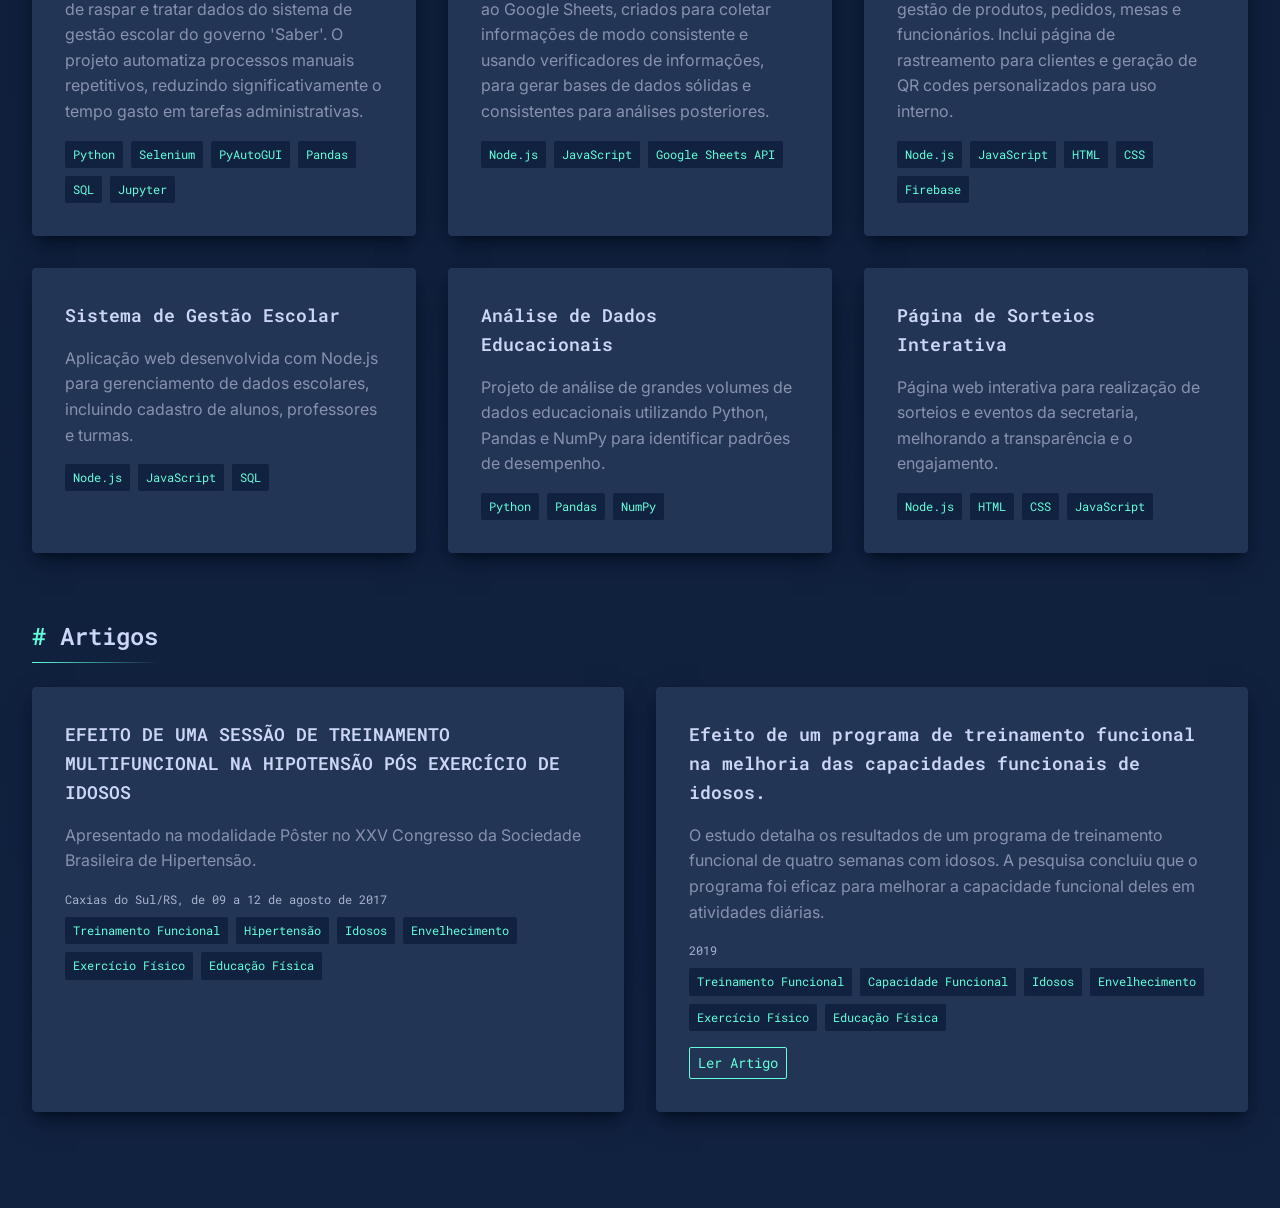
==== commit 9d7bdf56: "editando detalhes" ====
--- a/index.html
+++ b/index.html
@@ -58,38 +58,38 @@
                 </div>
                 <nav class="contact-info" aria-label="Informações de contato">
                     <a href="https://wa.me/5583996280032" 
-                       class="contact-link" 
-                       target="_blank" 
-                       rel="noopener noreferrer"
-                       data-type="whatsapp"
-                       aria-label="WhatsApp">
-                        <span class="label">Telefone:</span>
-                        <span class="value">(83) 99628-0032</span>
+                        class="contact-link" 
+                        target="_blank" 
+                        rel="noopener noreferrer"
+                        data-type="whatsapp"
+                        aria-label="WhatsApp">
+                            <span class="label">Telefone:</span>
+                            <span class="value">(83) 99628-0032</span>
                     </a>
                     <a href="mailto:luancarlosn.oliveira@gmail.com" 
-                       class="contact-link"
-                       data-type="email"
-                       aria-label="Email">
-                        <span class="label">E-mail:</span>
-                        <span class="value">luancarlosn.oliveira@gmail.com</span>
+                        class="contact-link"
+                        data-type="email"
+                        aria-label="Email">
+                            <span class="label">E-mail:</span>
+                            <span class="value">luancarlosn.oliveira@gmail.com</span>
                     </a>
                     <a href="https://github.com/oliveiralcn" 
-                       class="contact-link" 
-                       target="_blank" 
-                       rel="noopener noreferrer"
-                       data-type="github"
-                       aria-label="GitHub">
+                        class="contact-link" 
+                        target="_blank" 
+                        rel="noopener noreferrer"
+                        data-type="github"
+                        aria-label="GitHub">
                         <span class="label">GitHub:</span>
                         <span class="value">@oliveiralcn</span>
                     </a>
                     <a href="https://www.linkedin.com/in/luan-oliveira-049944357" 
-                       class="contact-link" 
-                       target="_blank" 
-                       rel="noopener noreferrer"
-                       data-type="linkedin"
-                       aria-label="LinkedIn">
-                        <span class="label">LinkedIn:</span>
-                        <span class="value">luan-oliveira-049944357</span>
+                        class="contact-link" 
+                        target="_blank" 
+                        rel="noopener noreferrer"
+                        data-type="linkedin"
+                        aria-label="LinkedIn">
+                            <span class="label">LinkedIn:</span>
+                            <span class="value">luan-oliveira-049944357</span>
                     </a>
                 </nav>
             </header>
@@ -195,13 +195,13 @@
                     </div>
                 </section>
 
-                <!-- Seção de Formação Acadêmica -->
+                <!-- Seção de Formação -->
                 <section class="section" aria-labelledby="formacao">
-                    <h2 id="formacao" class="section-title">Formação Acadêmica</h2>
+                    <h2 id="formacao" class="section-title">Formação</h2>
                     <div class="timeline">
                         <!-- Formação em Tecnologia -->
                         <article class="timeline-item">
-                            <h3 class="timeline-title">Área de Tecnologia</h3>
+                            <h3 class="timeline-title">Formação Acadêmica - Área de Tecnologia</h3>
                             <ul class="timeline-content">
                                 <li><strong>Desenvolvimento de Sistemas</strong> | UNICORP | Cursando</li>
                             </ul>
@@ -209,11 +209,119 @@
 
                         <!-- Formação em Educação Física -->
                         <article class="timeline-item">
-                            <h3 class="timeline-title">Área de Educação Física</h3>
+                            <h3 class="timeline-title">Formação Acadêmica - Área de Educação Física</h3>
                             <ul class="timeline-content">
                                 <li><strong>Pós-graduação em Prescrição de Atividade Físicas em Situações Especiais de Saúde e Lesões</strong> | Unyleya</li>
                                 <li><strong>Bacharel em Educação Física</strong> | Centro Universitário de João Pessoa-UNIPÊ | 25 de Janeiro de 2018</li>
                             </ul>
+                        </article>
+                        
+                        <!-- Cursos e Certificações -->
+                        <article class="timeline-item">
+                            <h3 class="timeline-title">Cursos e Certificações - Tecnologia</h3>
+                            <div class="certifications-grid">
+                                <!-- Análise de Dados -->
+                                <article class="certification-card">
+                                    <h4 class="certification-title">Aulão de análise de dados</h4>
+                                    <p class="certification-institution">Hashtag Treinamentos</p>
+                                </article>
+
+                                <article class="certification-card">
+                                    <h4 class="certification-title">Aulão de ciência de dados</h4>
+                                    <p class="certification-institution">Hashtag Treinamentos</p>
+                                </article>
+
+                                <!-- IA e Tecnologia -->
+                                <article class="certification-card">
+                                    <h4 class="certification-title">Fundamentos do ChatGPT</h4>
+                                    <p class="certification-institution">Santander Open Academy</p>
+                                </article>
+
+                                <article class="certification-card">
+                                    <h4 class="certification-title">Introdução à ciência de dados</h4>
+                                    <p class="certification-institution">Santander Open Academy</p>
+                                </article>
+
+                                <article class="certification-card">
+                                    <h4 class="certification-title">Excel</h4>
+                                    <p class="certification-institution">Santander Open Academy</p>
+                                </article>
+
+                                <!-- Certificações Técnicas -->
+                                <article class="certification-card">
+                                    <h4 class="certification-title">Montagem e Manutenção de Computadores e Redes</h4>
+                                    <p class="certification-institution">Microlins</p>
+                                </article>
+
+                                <article class="certification-card">
+                                    <h4 class="certification-title">Redes Avançadas</h4>
+                                    <p class="certification-institution">Microlins</p>
+                                </article>
+
+                                <article class="certification-card">
+                                    <h4 class="certification-title">Segurança em Redes</h4>
+                                    <p class="certification-institution">Microlins</p>
+                                </article>
+
+                                <article class="certification-card">
+                                    <h4 class="certification-title">Informática Básica</h4>
+                                    <p class="certification-institution">Microlins</p>
+                                </article>
+
+                                <article class="certification-card">
+                                    <h4 class="certification-title">Excel Avançado</h4>
+                                    <p class="certification-institution">Microlins</p>
+                                </article>              
+
+                                <article class="certification-card">
+                                    <h4 class="certification-title">Domine a IA com prompting responsável</h4>
+                                    <p class="certification-institution">Santander Open Academy</p>
+                                </article>
+                            </div>
+                        </article>
+                        
+                        <!-- Cursos e Certificações - Saúde -->
+                        <article class="timeline-item">
+                            <h3 class="timeline-title">Cursos e Certificações - Saúde</h3>
+                            <div class="certifications-grid">
+                                <!-- Adicione aqui os cursos e certificações da área de saúde -->
+                                <article class="certification-card">
+                                    <h4 class="certification-title">fisiologia, avaliação e prescrição de exercícios para artrose, artrite e osteoporose, com aplicações práticas.</h4>
+                                    <p class="certification-institution">Unipê</p>
+                                </article>
+                                <article class="certification-card">
+                                    <h4 class="certification-title">Alimentação, Nutrição e Exercício Físico.</h4>
+                                    <p class="certification-institution">ENAFES</p>
+                                </article>                                
+                                <article class="certification-card">
+                                    <h4 class="certification-title">Projeto de extensão de escalada esportiva.</h4>
+                                    <p class="certification-institution">Unipê</p>
+                                </article>
+                                <article class="certification-card">
+                                    <h4 class="certification-title">Projeto de extensão de Jiu-Jitsu.</h4>
+                                    <p class="certification-institution">Unipê</p>
+                                </article>
+                                <article class="certification-card">
+                                    <h4 class="certification-title">Treinamento Funcional.</h4>
+                                    <p class="certification-institution">Unipê</p>
+                                </article>
+                                <article class="certification-card">
+                                    <h4 class="certification-title">Projeto de Pesquisa "Influência de um programa de treinamento funcional nas respostas hemodinâmicas, na qualidade do sono, na composição corporal e capacidades funcionais de idosos hipertensos.</h4>
+                                    <p class="certification-institution">Unipê</p>
+                                </article>
+                            </div>
+                        </article>
+                    </div>
+                </section>                        
+                <article class="timeline-item">
+                            <h3 class="timeline-title">Outros Cursos e Certificações</h3>
+                            <div class="certifications-grid">
+                                <!-- Adicione aqui os cursos e certificações da área de saúde -->
+                                <article class="certification-card">
+                                    <h4 class="certification-title">Gestão Financeira.</h4>
+                                    <p class="certification-institution">Sebrae</p>
+                                </article>
+                            </div>
                         </article>
                     </div>
                 </section>
@@ -296,61 +404,40 @@
                     </div>
                 </section>
 
-                <!-- Seção de Certificações -->
-                <section class="section" aria-labelledby="certificacoes">
-                    <h2 id="certificacoes" class="section-title">Cursos e Certificações</h2>
-                    <div class="certifications-grid">
-                        <!-- Análise de Dados -->
-                        <article class="certification-card">
-                            <h4 class="certification-title">Aulão de análise de dados</h4>
-                            <p class="certification-institution">Hashtag Treinamentos</p>
-                        </article>
-
-                        <article class="certification-card">
-                            <h4 class="certification-title">Aulão de ciência de dados</h4>
-                            <p class="certification-institution">Hashtag Treinamentos</p>
-                        </article>
-
-                        <!-- IA e Tecnologia -->
-                        <article class="certification-card">
-                            <h4 class="certification-title">Fundamentos do ChatGPT</h4>
-                            <p class="certification-institution">Santander Open Academy</p>
-                        </article>
-
-                        <article class="certification-card">
-                            <h4 class="certification-title">Introdução à ciência de dados</h4>
-                            <p class="certification-institution">Santander Open Academy</p>
-                        </article>
-
-                        <article class="certification-card">
-                            <h4 class="certification-title">Excel</h4>
-                            <p class="certification-institution">Santander Open Academy</p>
-                        </article>
-
-                        <!-- Certificações Técnicas -->
-                        <article class="certification-card">
-                            <h4 class="certification-title">Montagem e Manutenção de Computadores e Redes</h4>
-                            <p class="certification-institution">Microlins</p>
-                        </article>
-
-                        <article class="certification-card">
-                            <h4 class="certification-title">Redes Avançadas</h4>
-                            <p class="certification-institution">Microlins</p>
-                        </article>
-
-                        <article class="certification-card">
-                            <h4 class="certification-title">Segurança em Redes</h4>
-                            <p class="certification-institution">Microlins</p>
-                        </article>
-
-                        <article class="certification-card">
-                            <h4 class="certification-title">Informática Básica</h4>
-                            <p class="certification-institution">Microlins</p>
-                        </article>
-
-                        <article class="certification-card">
-                            <h4 class="certification-title">Excel Avançado</h4>
-                            <p class="certification-institution">Microlins</p>
+                <!-- Seção de Artigos -->
+                <section class="section" aria-labelledby="artigos">
+                    <h2 id="artigos" class="section-title">Artigos</h2>
+                    <div class="articles-grid">
+                        <!-- Exemplo de Artigo 1 -->
+                        <article class="article-card">
+                            <h3 class="article-title">EFEITO DE UMA SESSÃO DE TREINAMENTO MULTIFUNCIONAL NA HIPOTENSÃO PÓS EXERCÍCIO DE IDOSOS</h3>
+                            <p class="article-description">Apresentado na modalidade Pôster no XXV Congresso da Sociedade Brasileira de Hipertensão.</p>
+                            <div class="article-meta">
+                                <span class="article-date">Caxias do Sul/RS, de 09 a 12 de agosto de 2017</span>
+                                <div class="article-tags">
+                                    <span class="tech-tag">Treinamento Funcional</span>
+                                    <span class="tech-tag">Hipertensão</span>
+                                    <span class="tech-tag">Idosos</span>
+                                    <span class="tech-tag">Envelhecimento</span>
+                                    <span class="tech-tag">Exercício Físico</span>
+                                    <span class="tech-tag">Educação Física</span>
+                                </div>
+                            </div>
+                        </article>                        <article class="article-card">
+                            <h3 class="article-title">Efeito de um programa de treinamento funcional na melhoria das capacidades funcionais de idosos.</h3>
+                            <p class="article-description">O estudo detalha os resultados de um programa de treinamento funcional de quatro semanas com idosos. A pesquisa concluiu que o programa foi eficaz para melhorar a capacidade funcional deles em atividades diárias.</p>
+                            <div class="article-meta">
+                                <span class="article-date">2019</span>
+                                <div class="article-tags">
+                                    <span class="tech-tag">Treinamento Funcional</span>
+                                    <span class="tech-tag">Capacidade Funcional</span>
+                                    <span class="tech-tag">Idosos</span>
+                                    <span class="tech-tag">Envelhecimento</span>
+                                    <span class="tech-tag">Exercício Físico</span>
+                                    <span class="tech-tag">Educação Física</span>
+                                </div>
+                            </div>
+                            <a href="https://www.rbpfex.com.br/index.php/rbpfex/article/view/2241" class="article-link" target="_blank" rel="noopener noreferrer">Ler Artigo</a>
                         </article>
                     </div>
                 </section>
--- a/assets/css/styles.css
+++ b/assets/css/styles.css
@@ -485,6 +485,78 @@
   font-size: var(--font-size-sm);
 }
 
+/* ===== GRADE DE ARTIGOS ===== */
+.articles-grid {
+  display: grid;
+  grid-template-columns: repeat(auto-fit, minmax(300px, 1fr));
+  gap: var(--spacing-xl);
+}
+
+.article-card {
+  background: var(--color-tertiary);
+  border: 1px solid var(--color-tertiary);
+  border-radius: var(--radius-md);
+  padding: var(--spacing-xl);
+  box-shadow: var(--shadow-custom);
+  transition: all var(--transition-normal);
+}
+
+.article-card:hover {
+  box-shadow: var(--shadow-custom-hover);
+  border-color: var(--color-accent);
+  transform: translateY(-2px);
+}
+
+.article-title {
+  font-family: var(--font-family-mono);
+  font-size: var(--font-size-lg);
+  font-weight: 600;
+  color: var(--color-text-primary);
+  margin-bottom: var(--spacing-md);
+}
+
+.article-description {
+  color: var(--color-text-secondary);
+  margin-bottom: var(--spacing-md);
+}
+
+.article-meta {
+  display: flex;
+  flex-direction: column;
+  gap: var(--spacing-sm);
+  margin-bottom: var(--spacing-md);
+}
+
+.article-date {
+  font-family: var(--font-family-mono);
+  font-size: var(--font-size-xs);
+  color: var(--color-text-muted);
+}
+
+.article-tags {
+  display: flex;
+  flex-wrap: wrap;
+  gap: var(--spacing-sm);
+}
+
+.article-link {
+  display: inline-block;
+  font-family: var(--font-family-mono);
+  font-size: var(--font-size-sm);
+  color: var(--color-accent);
+  text-decoration: none;
+  border: 1px solid var(--color-accent);
+  border-radius: var(--radius-sm);
+  padding: var(--spacing-xs) var(--spacing-sm);
+  transition: all var(--transition-normal);
+}
+
+.article-link:hover,
+.article-link:focus {
+  background-color: var(--color-accent);
+  color: var(--color-primary);
+}
+
 /* ===== ANIMAÇÕES ===== */
 @keyframes pulse {
   0%, 100% {
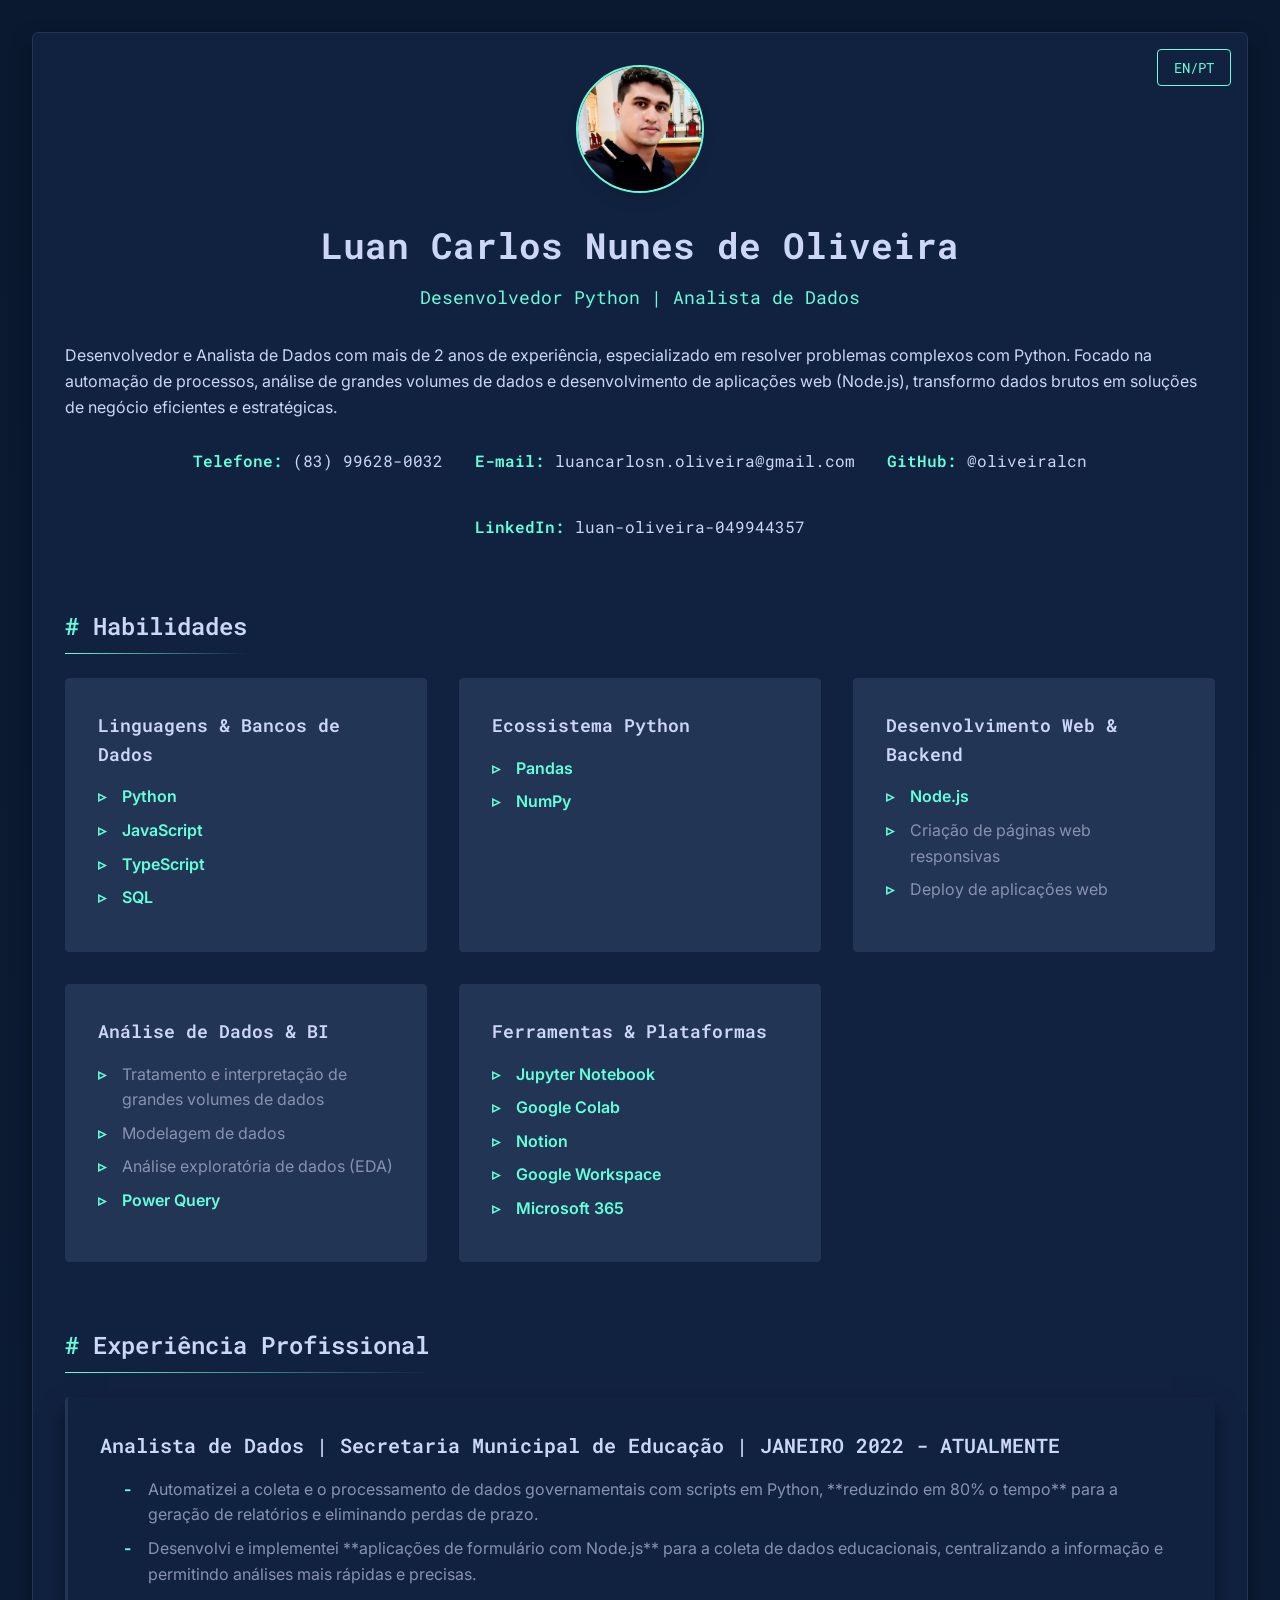
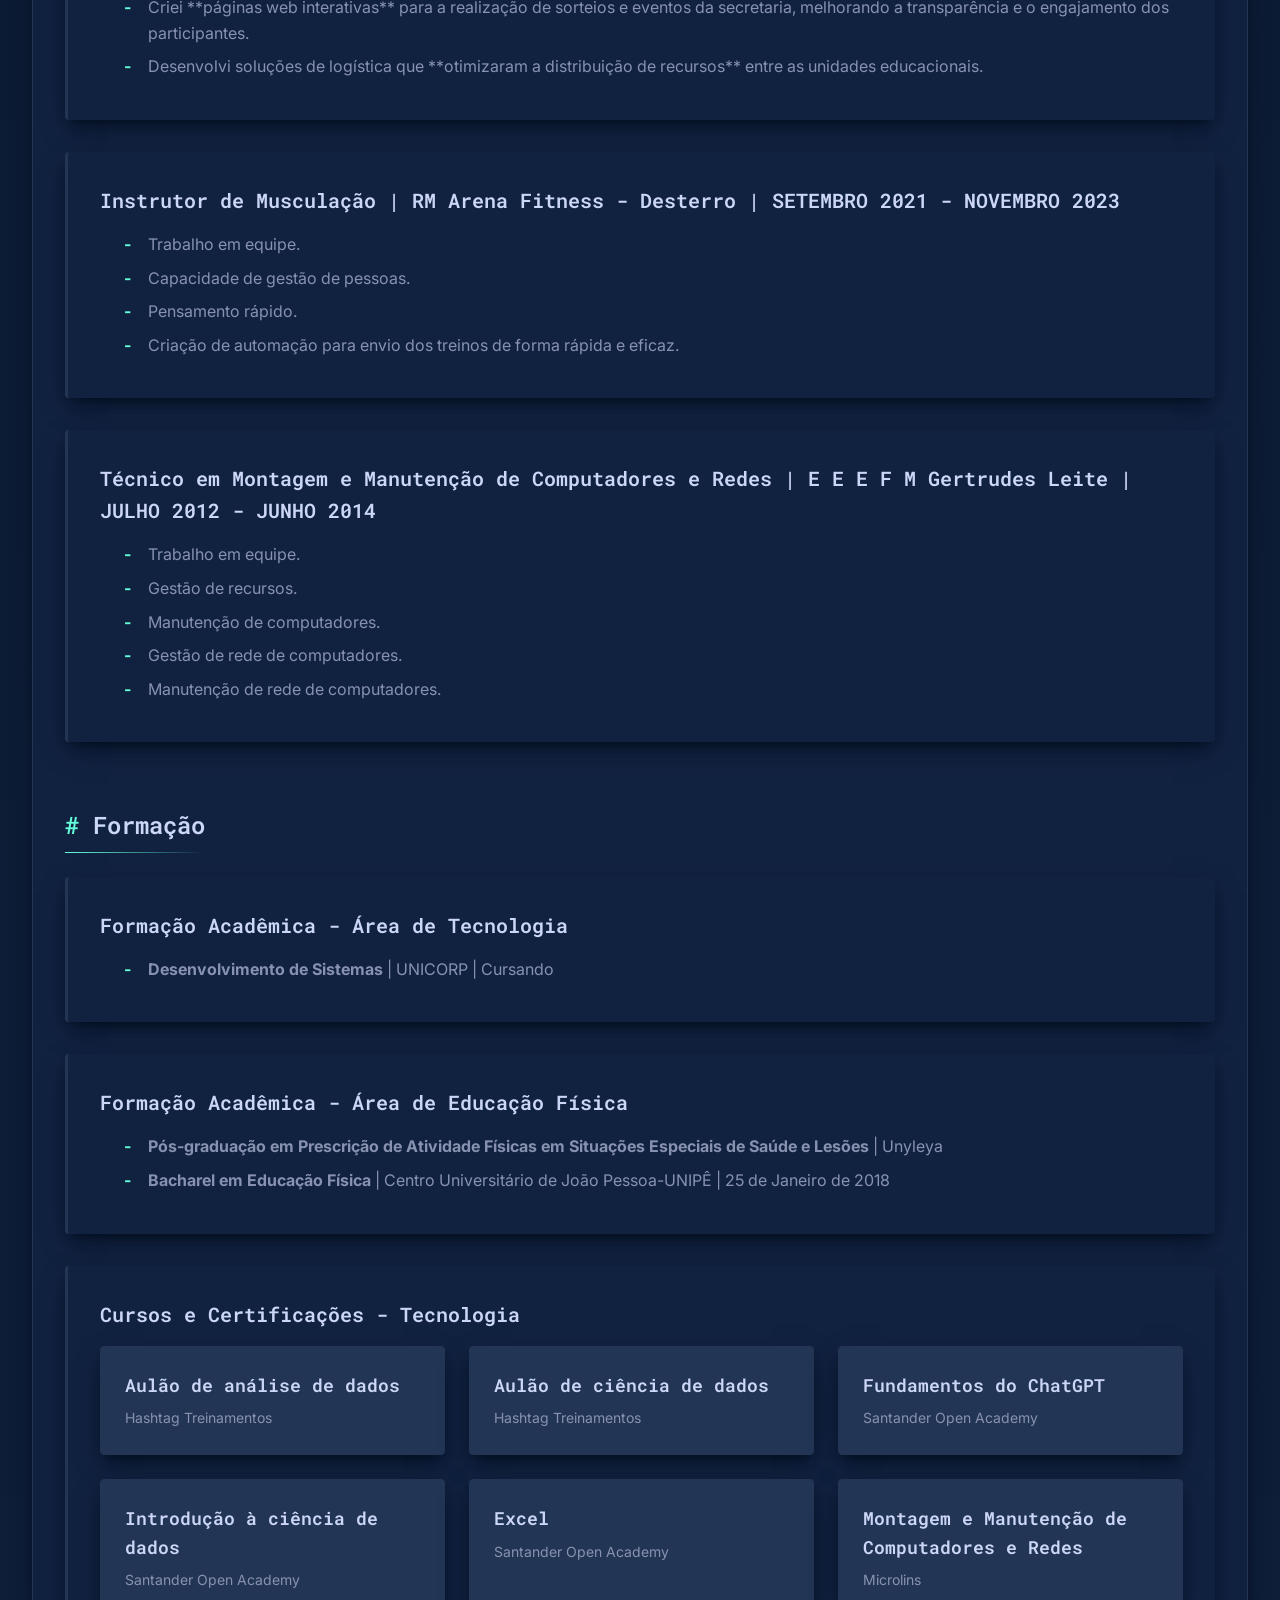
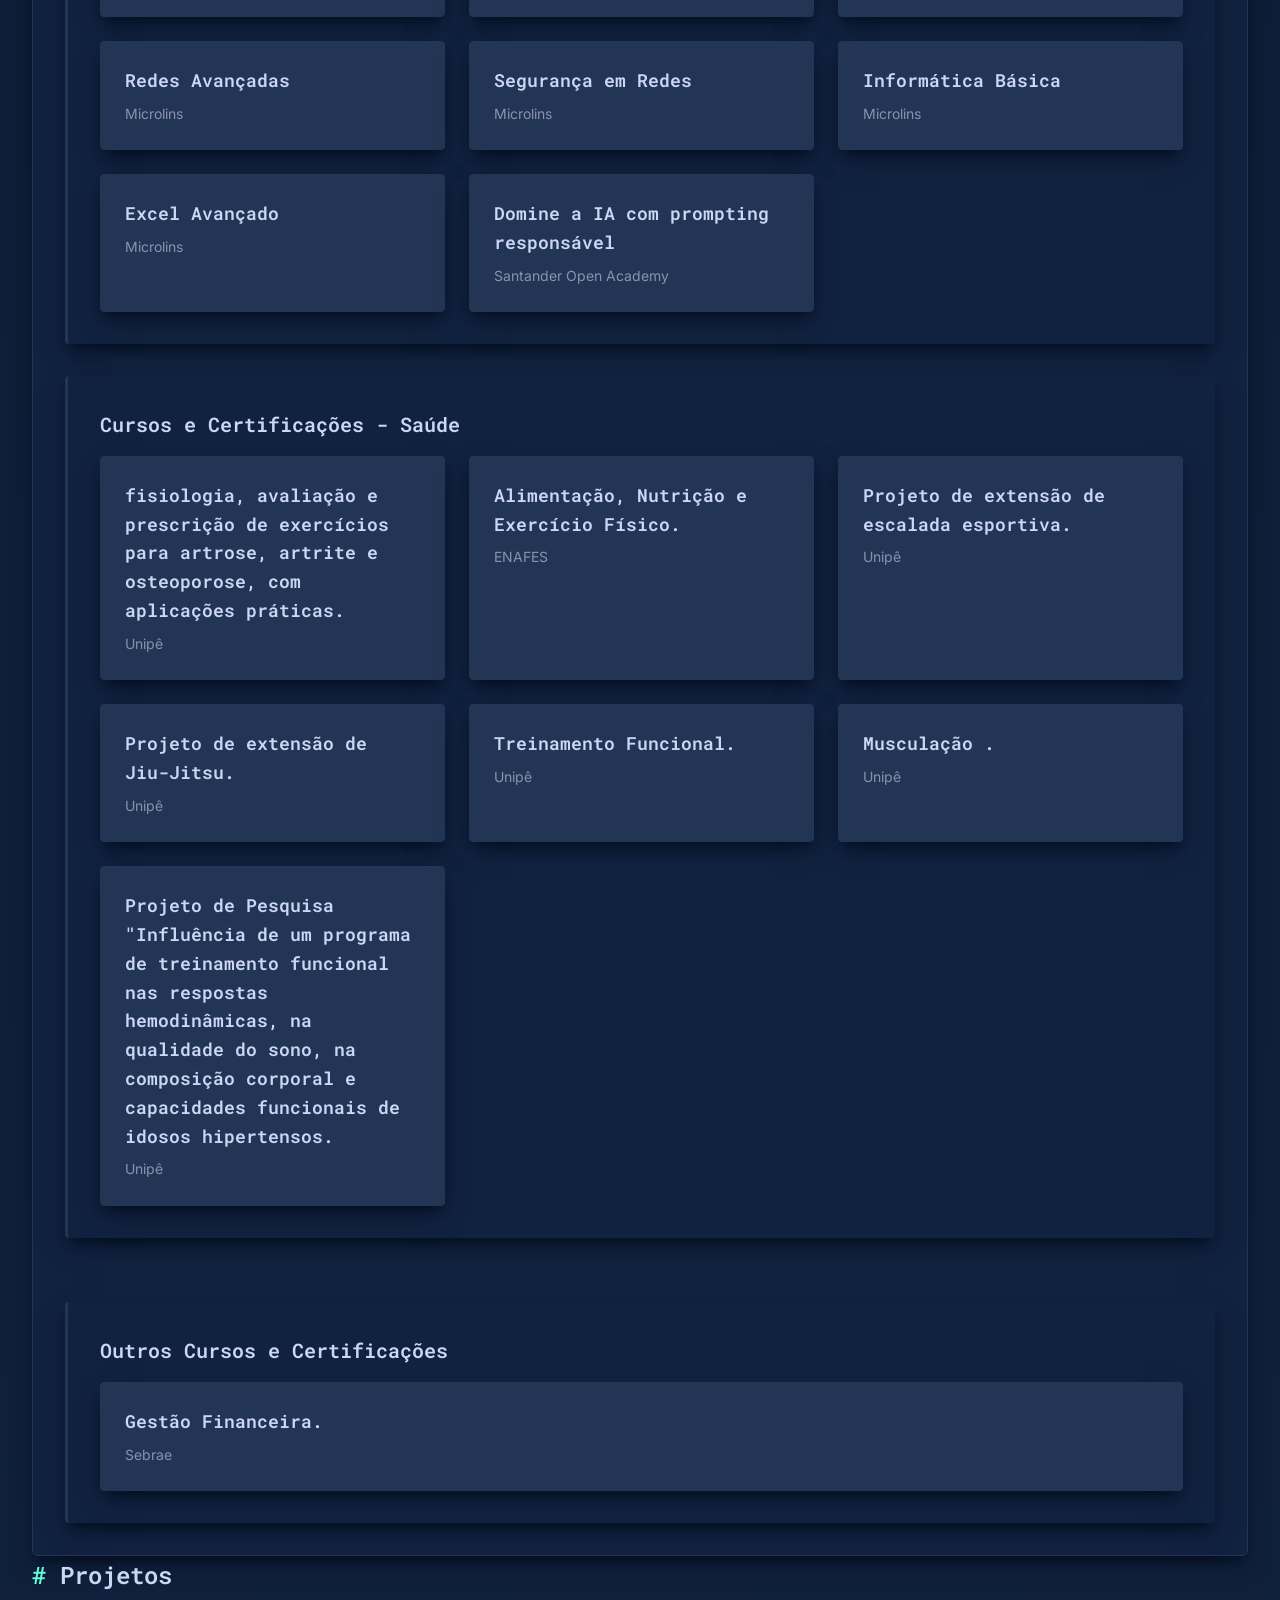
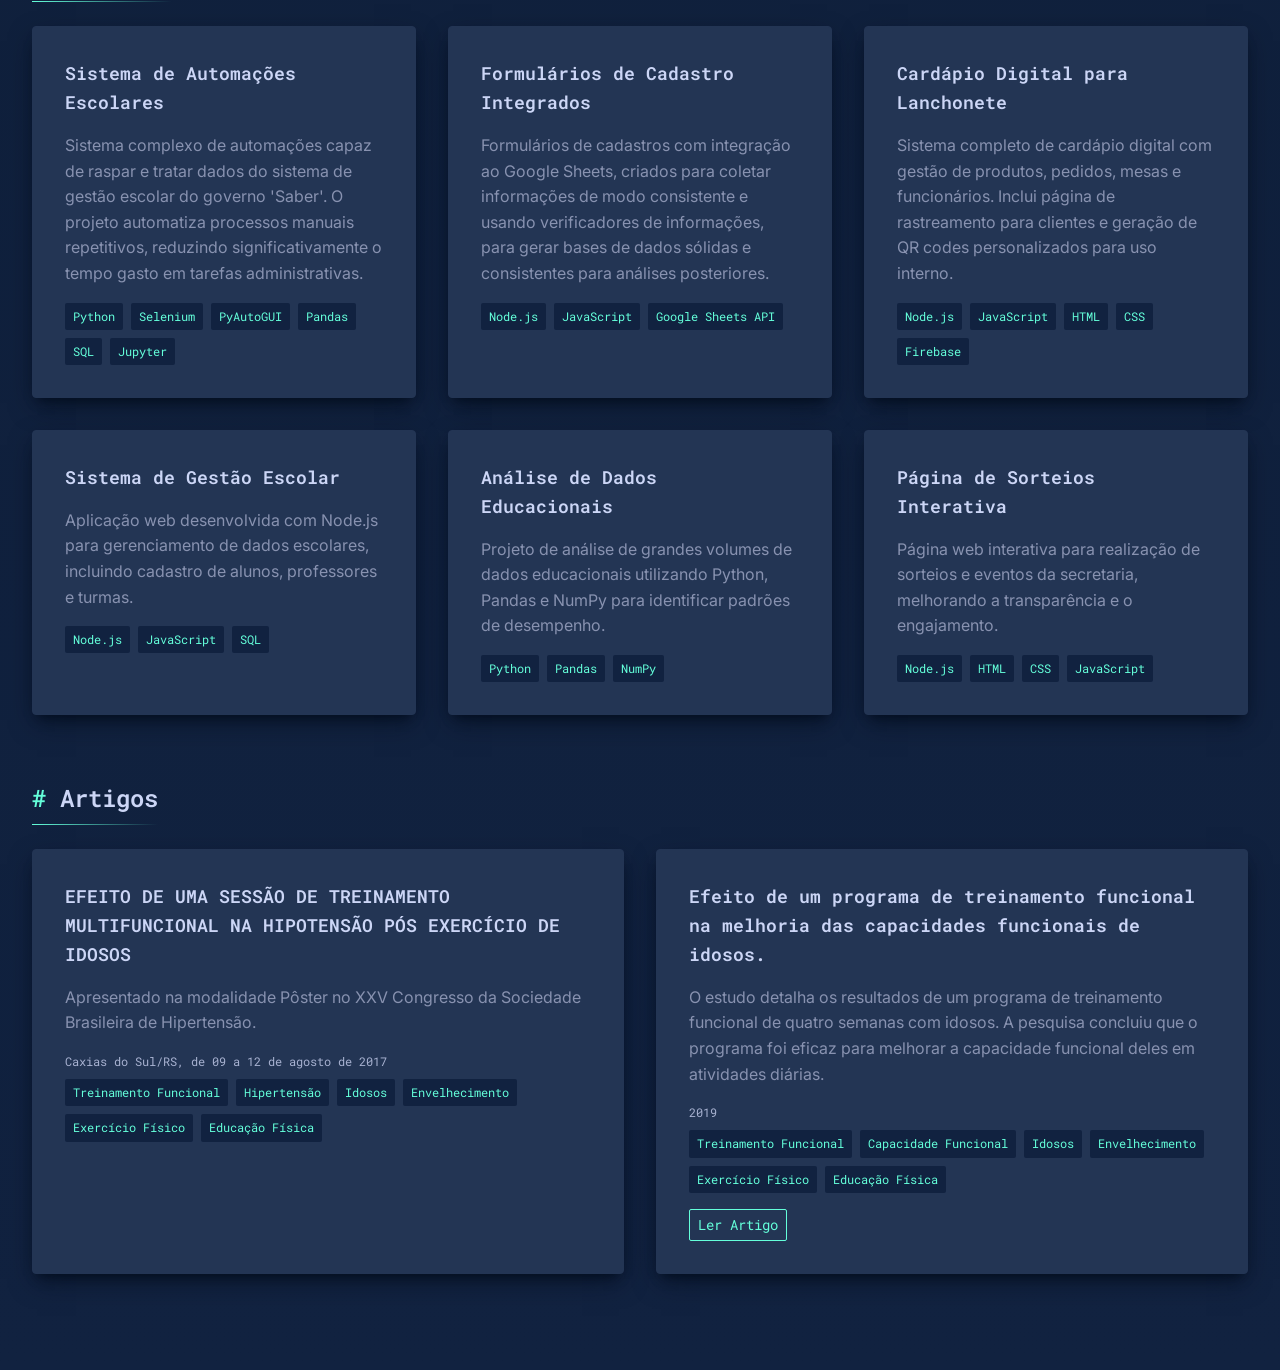
==== commit 7f42e292: "Autalizando detalhes" ====
--- a/index.html
+++ b/index.html
@@ -289,22 +289,32 @@
                                     <h4 class="certification-title">fisiologia, avaliação e prescrição de exercícios para artrose, artrite e osteoporose, com aplicações práticas.</h4>
                                     <p class="certification-institution">Unipê</p>
                                 </article>
+
                                 <article class="certification-card">
                                     <h4 class="certification-title">Alimentação, Nutrição e Exercício Físico.</h4>
                                     <p class="certification-institution">ENAFES</p>
+                                </article>   
+                                
+                                <article class="certification-card">
+                                    <h4 class="certification-title">Projeto de extensão de escalada esportiva.</h4>
+                                    <p class="certification-institution">Unipê</p>
+                                </article>
+
+                                <article class="certification-card">
+                                    <h4 class="certification-title">Projeto de extensão de Jiu-Jitsu.</h4>
+                                    <p class="certification-institution">Unipê</p>
+                                </article>
+
+                                <article class="certification-card">
+                                    <h4 class="certification-title">Treinamento Funcional.</h4>
+                                    <p class="certification-institution">Unipê</p>
                                 </article>                                
-                                <article class="certification-card">
-                                    <h4 class="certification-title">Projeto de extensão de escalada esportiva.</h4>
-                                    <p class="certification-institution">Unipê</p>
-                                </article>
-                                <article class="certification-card">
-                                    <h4 class="certification-title">Projeto de extensão de Jiu-Jitsu.</h4>
-                                    <p class="certification-institution">Unipê</p>
-                                </article>
-                                <article class="certification-card">
-                                    <h4 class="certification-title">Treinamento Funcional.</h4>
-                                    <p class="certification-institution">Unipê</p>
-                                </article>
+                                
+                                <article class="certification-card">
+                                    <h4 class="certification-title">Musculação .</h4>
+                                    <p class="certification-institution">Unipê</p>
+                                </article>
+
                                 <article class="certification-card">
                                     <h4 class="certification-title">Projeto de Pesquisa "Influência de um programa de treinamento funcional nas respostas hemodinâmicas, na qualidade do sono, na composição corporal e capacidades funcionais de idosos hipertensos.</h4>
                                     <p class="certification-institution">Unipê</p>
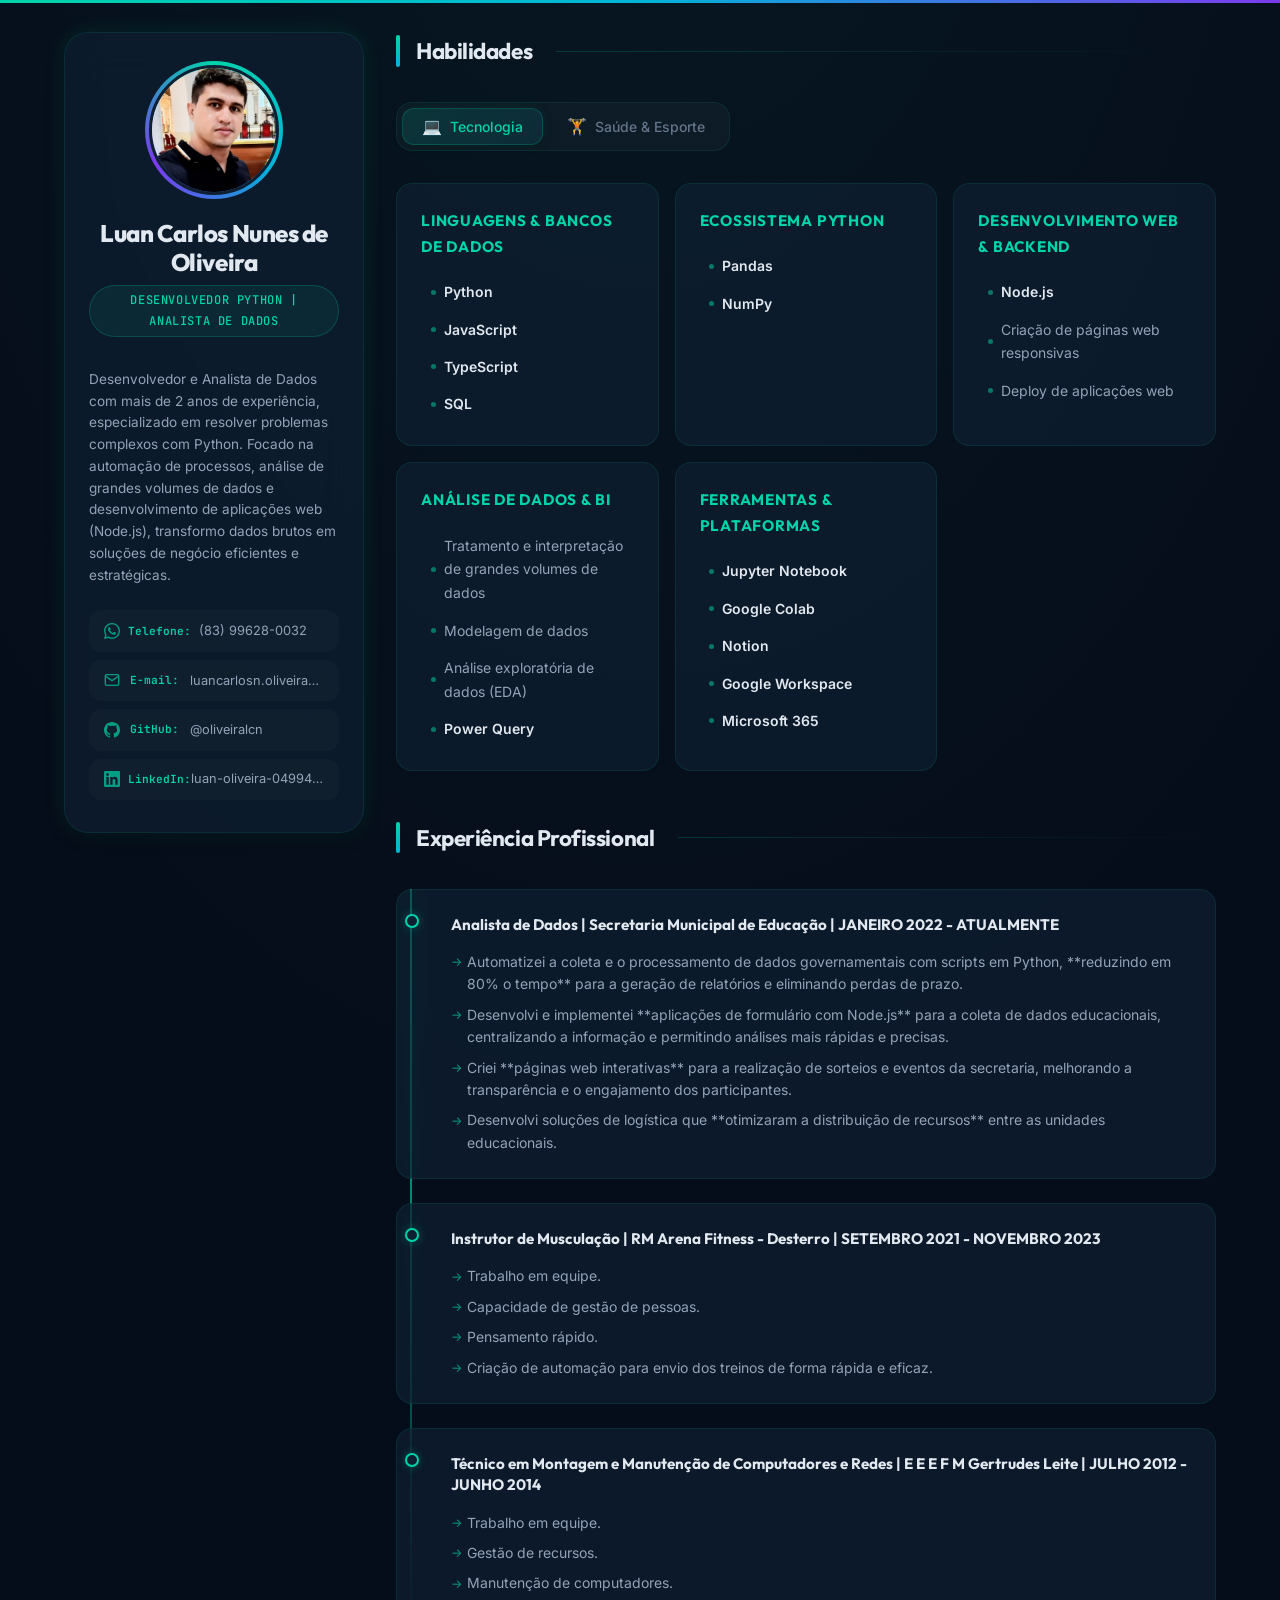
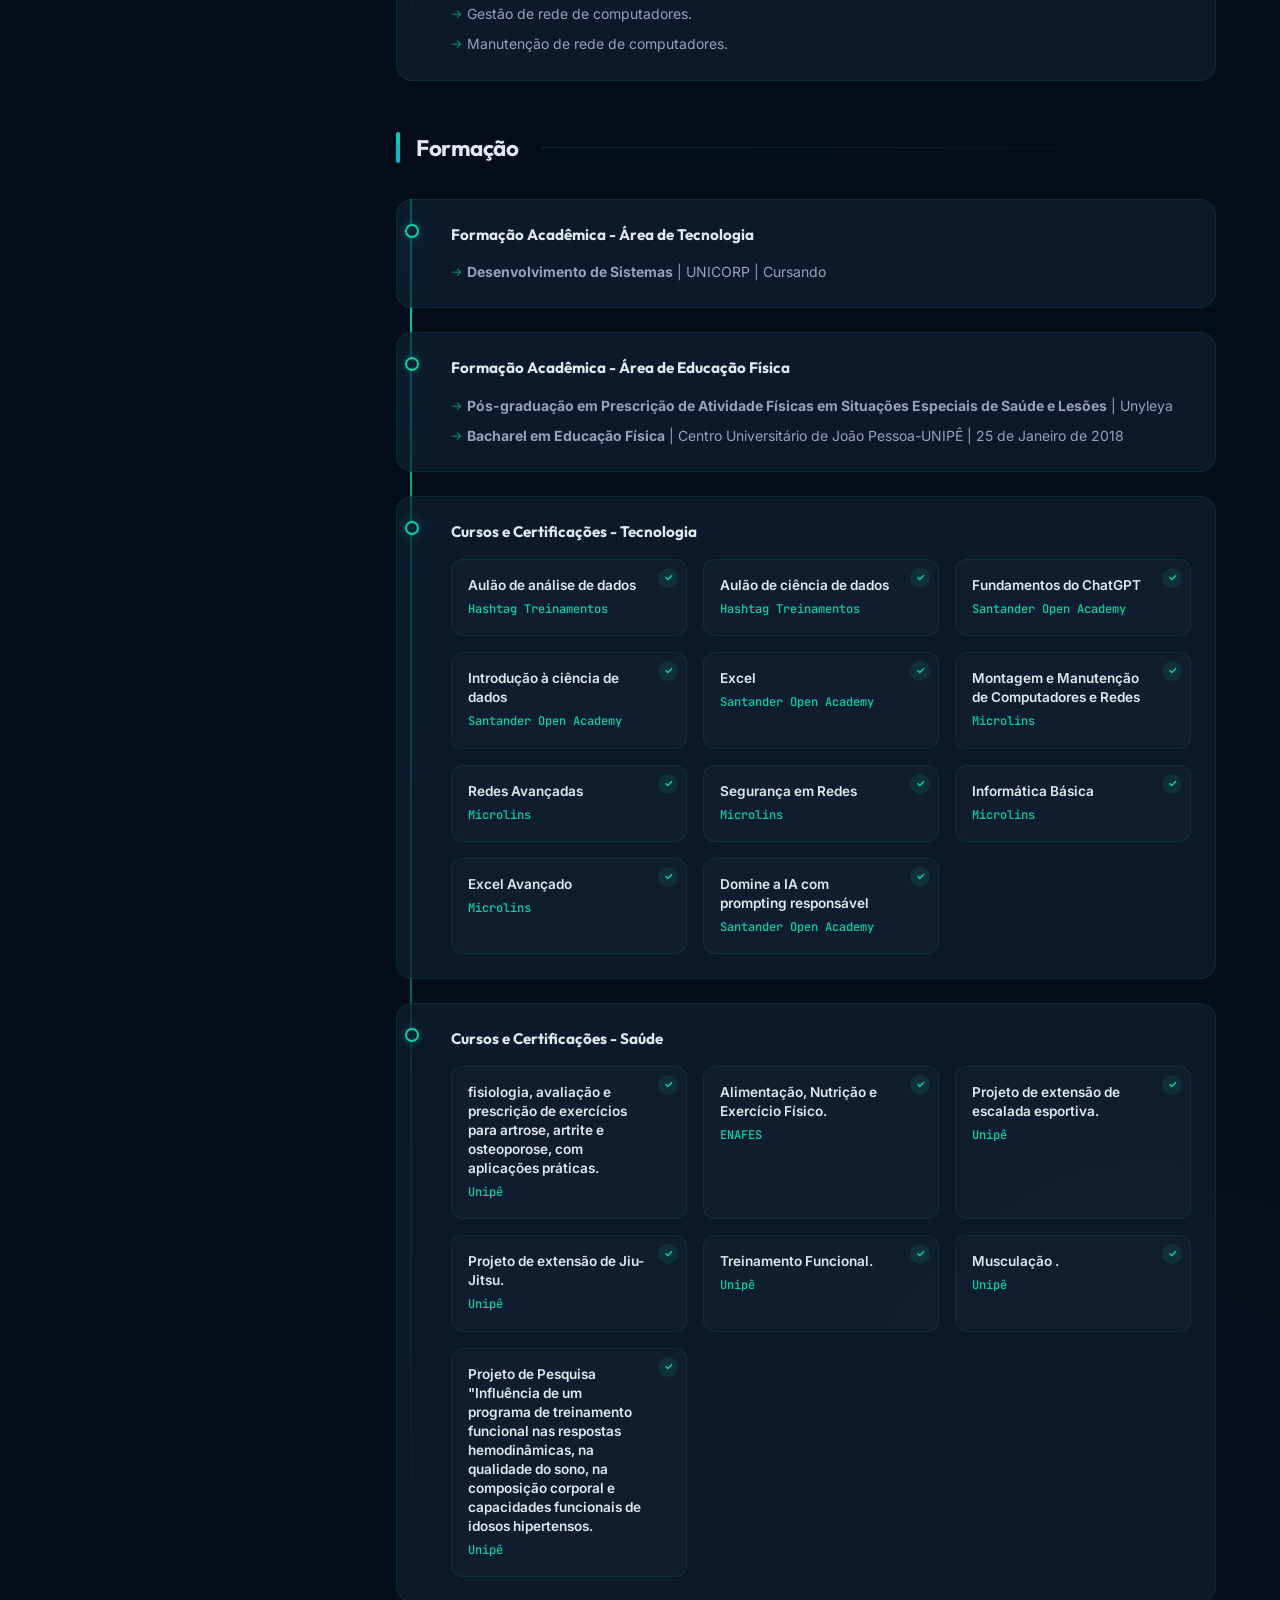
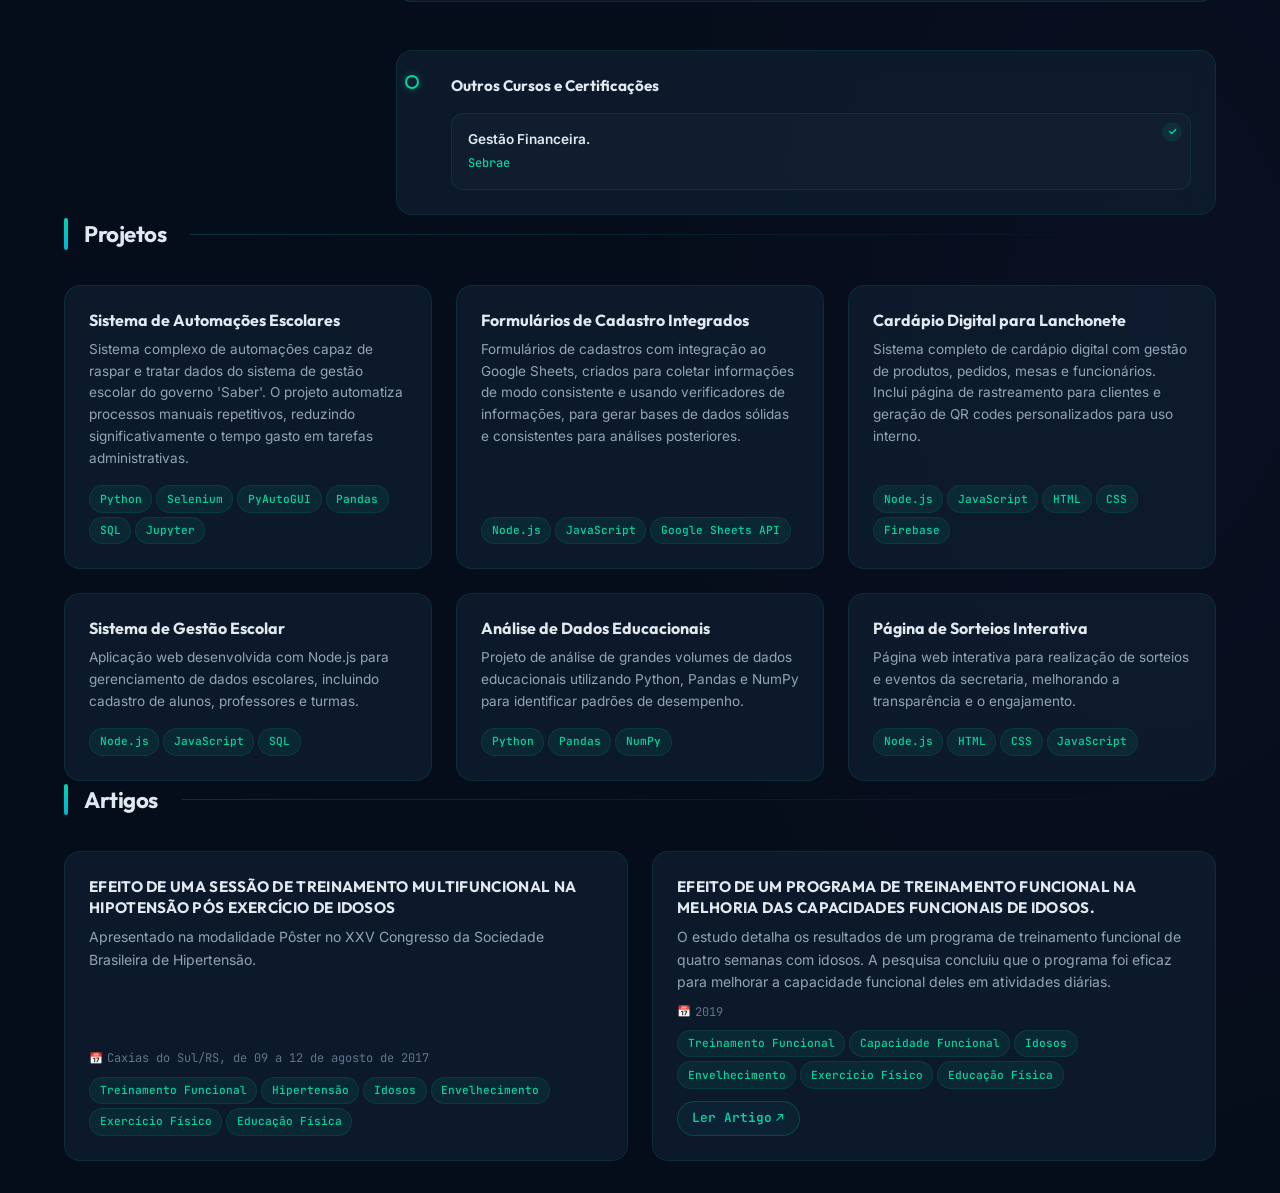
==== commit e3198be8: "redesign: novo visual profissional + tabs de habilidades (Tecnologia/Saúde)" ====
--- a/index.html
+++ b/index.html
@@ -31,7 +31,7 @@
     <!-- Fontes -->
     <link rel="preconnect" href="https://fonts.googleapis.com">
     <link rel="preconnect" href="https://fonts.gstatic.com" crossorigin>
-    <link href="https://fonts.googleapis.com/css2?family=Inter:wght@400;600;800&family=Roboto+Mono&display=swap" rel="stylesheet">
+    <link href="https://fonts.googleapis.com/css2?family=Inter:wght@300;400;500;600;700;800;900&family=JetBrains+Mono:wght@400;500;600&family=Outfit:wght@300;400;500;600;700;800&display=swap" rel="stylesheet">
     
     <!-- Estilos -->
     <link rel="stylesheet" href="assets/css/styles.css?v=1.1">
@@ -53,7 +53,7 @@
                 </div>
                 <h1 class="main-title">Luan Carlos Nunes de Oliveira</h1>
                 <p class="subtitle">Desenvolvedor Python | Analista de Dados</p>
-                <div style="text-align: left; margin-top: var(--spacing-xl);">
+                <div>
                     <p>Desenvolvedor e Analista de Dados com mais de 2 anos de experiência, especializado em resolver problemas complexos com Python. Focado na automação de processos, análise de grandes volumes de dados e desenvolvimento de aplicações web (Node.js), transformo dados brutos em soluções de negócio eficientes e estratégicas.</p>
                 </div>
                 <nav class="contact-info" aria-label="Informações de contato">
@@ -100,63 +100,138 @@
                 <!-- Seção de Habilidades -->
                 <section class="section" aria-labelledby="habilidades">
                     <h2 id="habilidades" class="section-title">Habilidades</h2>
-                    <div class="skills-grid">
-                        <!-- Linguagens & Bancos de Dados -->
-                        <div class="skill-card">
-                            <h3 class="skill-card-title">Linguagens & Bancos de Dados</h3>
-                            <ul class="skill-list">
-                                <li><span class="skill-highlight">Python</span></li>
-                                <li><span class="skill-highlight">JavaScript</span></li>
-                                <li><span class="skill-highlight">TypeScript</span></li>
-                                <li><span class="skill-highlight">SQL</span></li>
-                            </ul>
+
+                    <!-- Navegação de Tabs -->
+                    <div class="skills-tabs" role="tablist" aria-label="Categorias de habilidades">
+                        <button class="tab-btn active" role="tab" aria-selected="true" aria-controls="tab-tecnologia" id="btn-tecnologia" data-tab="tecnologia">
+                            <span class="tab-icon">💻</span> Tecnologia
+                        </button>
+                        <button class="tab-btn" role="tab" aria-selected="false" aria-controls="tab-saude" id="btn-saude" data-tab="saude">
+                            <span class="tab-icon">🏋️</span> Saúde &amp; Esporte
+                        </button>
+                    </div>
+
+                    <!-- Tab: Tecnologia -->
+                    <div class="tab-panel active" id="tab-tecnologia" role="tabpanel" aria-labelledby="btn-tecnologia">
+                        <div class="skills-grid">
+                            <!-- Linguagens & Bancos de Dados -->
+                            <div class="skill-card">
+                                <h3 class="skill-card-title">Linguagens &amp; Bancos de Dados</h3>
+                                <ul class="skill-list">
+                                    <li><span class="skill-highlight">Python</span></li>
+                                    <li><span class="skill-highlight">JavaScript</span></li>
+                                    <li><span class="skill-highlight">TypeScript</span></li>
+                                    <li><span class="skill-highlight">SQL</span></li>
+                                </ul>
+                            </div>
+
+                            <!-- Ecossistema Python -->
+                            <div class="skill-card">
+                                <h3 class="skill-card-title">Ecossistema Python</h3>
+                                <ul class="skill-list">
+                                    <li><span class="skill-highlight">Pandas</span></li>
+                                    <li><span class="skill-highlight">NumPy</span></li>
+                                </ul>
+                            </div>
+
+                            <!-- Desenvolvimento Web & Backend -->
+                            <div class="skill-card">
+                                <h3 class="skill-card-title">Desenvolvimento Web &amp; Backend</h3>
+                                <ul class="skill-list">
+                                    <li><span class="skill-highlight">Node.js</span></li>
+                                    <li>Criação de páginas web responsivas</li>
+                                    <li>Deploy de aplicações web</li>
+                                </ul>
+                            </div>
+
+                            <!-- Análise de Dados & BI -->
+                            <div class="skill-card">
+                                <h3 class="skill-card-title">Análise de Dados &amp; BI</h3>
+                                <ul class="skill-list">
+                                    <li>Tratamento e interpretação de grandes volumes de dados</li>
+                                    <li>Modelagem de dados</li>
+                                    <li>Análise exploratória de dados (EDA)</li>
+                                    <li><span class="skill-highlight">Power Query</span></li>
+                                </ul>
+                            </div>
+
+                            <!-- Ferramentas & Plataformas -->
+                            <div class="skill-card">
+                                <h3 class="skill-card-title">Ferramentas &amp; Plataformas</h3>
+                                <ul class="skill-list">
+                                    <li><span class="skill-highlight">Jupyter Notebook</span></li>
+                                    <li><span class="skill-highlight">Google Colab</span></li>
+                                    <li><span class="skill-highlight">Notion</span></li>
+                                    <li><span class="skill-highlight">Google Workspace</span></li>
+                                    <li><span class="skill-highlight">Microsoft 365</span></li>
+                                </ul>
+                            </div>
                         </div>
-
-                        <!-- Ecossistema Python -->
-                        <div class="skill-card">
-                            <h3 class="skill-card-title">Ecossistema Python</h3>
-                            <ul class="skill-list">
-                                <li><span class="skill-highlight">Pandas</span></li>
-                                <li><span class="skill-highlight">NumPy</span></li>
-                            </ul>
+                    </div>
+
+                    <!-- Tab: Saúde & Esporte -->
+                    <div class="tab-panel" id="tab-saude" role="tabpanel" aria-labelledby="btn-saude" hidden>
+                        <div class="skills-grid">
+                            <!-- Avaliação & Prescrição -->
+                            <div class="skill-card">
+                                <h3 class="skill-card-title">Avaliação &amp; Prescrição</h3>
+                                <ul class="skill-list">
+                                    <li>Prescrição de exercícios para populações especiais</li>
+                                    <li>Avaliação física e funcional</li>
+                                    <li>Prescrição para artrose, artrite e osteoporose</li>
+                                    <li>Análise da composição corporal</li>
+                                </ul>
+                            </div>
+
+                            <!-- Treinamento -->
+                            <div class="skill-card">
+                                <h3 class="skill-card-title">Treinamento</h3>
+                                <ul class="skill-list">
+                                    <li><span class="skill-highlight">Musculação</span></li>
+                                    <li><span class="skill-highlight">Treinamento Funcional</span></li>
+                                    <li>Elaboração de planilhas de treino</li>
+                                    <li>Periodização do treinamento</li>
+                                </ul>
+                            </div>
+
+                            <!-- Pesquisa & Ciência -->
+                            <div class="skill-card">
+                                <h3 class="skill-card-title">Pesquisa &amp; Ciência</h3>
+                                <ul class="skill-list">
+                                    <li>Metodologia científica</li>
+                                    <li>Análise de dados hemodinâmicos</li>
+                                    <li>Pesquisa com idosos hipertensos</li>
+                                    <li>Produção e apresentação de artigos</li>
+                                </ul>
+                            </div>
+
+                            <!-- Gestão & Pessoas -->
+                            <div class="skill-card">
+                                <h3 class="skill-card-title">Gestão &amp; Pessoas</h3>
+                                <ul class="skill-list">
+                                    <li>Gestão de alunos e clientes</li>
+                                    <li>Trabalho em equipe</li>
+                                    <li>Pensamento rápido sob pressão</li>
+                                    <li>Capacidade de gestão de pessoas</li>
+                                </ul>
+                            </div>
+
+                            <!-- Áreas de Atuação -->
+                            <div class="skill-card">
+                                <h3 class="skill-card-title">Áreas de Atuação</h3>
+                                <ul class="skill-list">
+                                    <li><span class="skill-highlight">Educação Física</span></li>
+                                    <li>Atividade física para saúde</li>
+                                    <li>Escalada esportiva</li>
+                                    <li>Jiu-Jitsu</li>
+                                </ul>
+                            </div>
                         </div>
-
-                        <!-- Desenvolvimento Web & Backend -->
-                        <div class="skill-card">
-                            <h3 class="skill-card-title">Desenvolvimento Web & Backend</h3>
-                            <ul class="skill-list">
-                                <li><span class="skill-highlight">Node.js</span></li>
-                                <li>Criação de páginas web responsivas</li>
-                                <li>Deploy de aplicações web</li>
-                            </ul>
-                        </div>
-
-                        <!-- Análise de Dados & BI -->
-                        <div class="skill-card">
-                            <h3 class="skill-card-title">Análise de Dados & BI</h3>
-                            <ul class="skill-list">
-                                <li>Tratamento e interpretação de grandes volumes de dados</li>
-                                <li>Modelagem de dados</li>
-                                <li>Análise exploratória de dados (EDA)</li>
-                                <li><span class="skill-highlight">Power Query</span></li>
-                            </ul>
-                        </div>
-
-                        <!-- Ferramentas & Plataformas -->
-                        <div class="skill-card">
-                            <h3 class="skill-card-title">Ferramentas & Plataformas</h3>
-                            <ul class="skill-list">
-                                <li><span class="skill-highlight">Jupyter Notebook</span></li>
-                                <li><span class="skill-highlight">Google Colab</span></li>
-                                <li><span class="skill-highlight">Notion</span></li>
-                                <li><span class="skill-highlight">Google Workspace</span></li>
-                                <li><span class="skill-highlight">Microsoft 365</span></li>
-                            </ul>
-                        </div>
                     </div>
                 </section>
 
                 <!-- Seção de Experiência Profissional -->
+
                 <section class="section" aria-labelledby="experiencia">
                     <h2 id="experiencia" class="section-title">Experiência Profissional</h2>
                     <div class="timeline">
--- a/assets/css/styles.css
+++ b/assets/css/styles.css
@@ -1,64 +1,65 @@
-/* ===== PROPRIEDADES CUSTOMIZÁVEIS CSS (VARIÁVEIS) ===== */
+/* ===== VARIÁVEIS CSS ===== */
+@import url('https://fonts.googleapis.com/css2?family=Inter:wght@300;400;500;600;700;800;900&family=JetBrains+Mono:wght@400;500;600&family=Outfit:wght@300;400;500;600;700;800&display=swap');
+
 :root {
-  /* Paleta de Cores - Tema Tecnológico e Sóbrio */
-  --color-primary: #0a192f;
-  --color-secondary: #112240;
-  --color-tertiary: #233554;
-  --color-accent: #64ffda;
-  --color-accent-secondary: #8892b0;
-  --color-text-primary: #ccd6f6;
-  --color-text-secondary: #8892b0;
-  --color-text-muted: #a8b2d1;
-  --color-highlight: #64ffda;
-  --color-success: #4caf50;
-  --color-gradient-start: #0a192f;
-  --color-gradient-end: #112240;
-  
+  /* Paleta de cores refinada */
+  --bg-base: #060d1a;
+  --bg-surface: #0d1b2e;
+  --bg-card: #0f2033;
+  --bg-card-hover: #142840;
+  --bg-glass: rgba(15, 32, 51, 0.7);
+
+  --accent-primary: #00d4aa;
+  --accent-secondary: #00b4d8;
+  --accent-tertiary: #7c3aed;
+  --accent-glow: rgba(0, 212, 170, 0.15);
+  --accent-glow-strong: rgba(0, 212, 170, 0.3);
+
+  --text-primary: #e2e8f0;
+  --text-secondary: #94a3b8;
+  --text-muted: #64748b;
+  --text-accent: #00d4aa;
+
+  --border-subtle: rgba(0, 212, 170, 0.1);
+  --border-medium: rgba(0, 212, 170, 0.2);
+  --border-strong: rgba(0, 212, 170, 0.4);
+
+  /* Tipografia */
+  --font-display: 'Outfit', sans-serif;
+  --font-body: 'Inter', sans-serif;
+  --font-mono: 'JetBrains Mono', monospace;
+
   /* Espaçamento */
-  --spacing-xs: 0.25rem;
-  --spacing-sm: 0.5rem;
-  --spacing-md: 1rem;
-  --spacing-lg: 1.5rem;
-  --spacing-xl: 2rem;
-  --spacing-2xl: 3rem;
-  --spacing-3xl: 4rem;
-  
-  /* Tipografia */
-  --font-family-primary: 'Inter', sans-serif;
-  --font-family-mono: 'Roboto Mono', monospace;
-  --font-size-xs: 0.75rem;
-  --font-size-sm: 0.875rem;
-  --font-size-base: 1rem;
-  --font-size-lg: 1.125rem;
-  --font-size-xl: 1.25rem;
-  --font-size-2xl: 1.5rem;
-  --font-size-3xl: 1.875rem;
-  --font-size-4xl: 2.25rem;
-  
+  --space-xs: 0.25rem;
+  --space-sm: 0.5rem;
+  --space-md: 1rem;
+  --space-lg: 1.5rem;
+  --space-xl: 2rem;
+  --space-2xl: 3rem;
+  --space-3xl: 4.5rem;
+
+  /* Bordas */
+  --radius-sm: 0.375rem;
+  --radius-md: 0.75rem;
+  --radius-lg: 1rem;
+  --radius-xl: 1.5rem;
+  --radius-full: 9999px;
+
   /* Sombras */
-  --shadow-sm: 0 1px 2px 0 rgba(0, 0, 0, 0.05);
-  --shadow-md: 0 4px 6px -1px rgba(0, 0, 0, 0.1);
-  --shadow-lg: 0 10px 15px -3px rgba(0, 0, 0, 0.1);
-  --shadow-xl: 0 20px 25px -5px rgba(0, 0, 0, 0.1);
-  --shadow-custom: 0 10px 25px -5px rgba(2, 12, 27, 0.7), 0 8px 10px -6px rgba(2, 12, 27, 0.7);
-  --shadow-custom-hover: 0 12px 28px -6px rgba(2, 12, 27, 0.8), 0 9px 12px -7px rgba(2, 12, 27, 0.8);
-  
+  --shadow-sm: 0 2px 8px rgba(0, 0, 0, 0.3);
+  --shadow-md: 0 4px 16px rgba(0, 0, 0, 0.4);
+  --shadow-lg: 0 8px 32px rgba(0, 0, 0, 0.5);
+  --shadow-glow: 0 0 20px rgba(0, 212, 170, 0.15);
+  --shadow-glow-strong: 0 0 40px rgba(0, 212, 170, 0.25);
+
   /* Transições */
-  --transition-fast: 0.15s ease-in-out;
-  --transition-normal: 0.3s ease-in-out;
-  --transition-slow: 0.5s ease-in-out;
-  
-  /* Raio da Borda */
-  --radius-sm: 0.125rem;
-  --radius-md: 0.25rem;
-  --radius-lg: 0.375rem;
-  --radius-xl: 0.5rem;
-  --radius-2xl: 0.75rem;
-  --radius-full: 9999px;
-}
-
-/* ===== RESET E ESTILOS BASE ===== */
-* {
+  --transition-fast: 0.15s cubic-bezier(0.4, 0, 0.2, 1);
+  --transition-normal: 0.3s cubic-bezier(0.4, 0, 0.2, 1);
+  --transition-slow: 0.5s cubic-bezier(0.4, 0, 0.2, 1);
+}
+
+/* ===== RESET E BASE ===== */
+*, *::before, *::after {
   margin: 0;
   padding: 0;
   box-sizing: border-box;
@@ -66,553 +67,802 @@
 
 html {
   scroll-behavior: smooth;
+  font-size: 16px;
 }
 
 body {
-  font-family: var(--font-family-primary);
-  line-height: 1.6;
-  color: var(--color-text-primary);
-  background: linear-gradient(to bottom, var(--color-primary), var(--color-secondary));
+  font-family: var(--font-body);
+  line-height: 1.7;
+  color: var(--text-primary);
+  background-color: var(--bg-base);
+  background-image:
+    radial-gradient(ellipse 120% 60% at 50% -10%, rgba(0, 212, 170, 0.06) 0%, transparent 60%),
+    radial-gradient(ellipse 80% 40% at 90% 80%, rgba(124, 58, 237, 0.04) 0%, transparent 50%);
   min-height: 100vh;
-}
-
-/* ===== ESTILOS DE ACESSIBILIDADE ===== */
+  -webkit-font-smoothing: antialiased;
+}
+
+/* ===== BARRA DE PROGRESSO NO TOPO ===== */
+body::before {
+  content: '';
+  position: fixed;
+  top: 0;
+  left: 0;
+  right: 0;
+  height: 3px;
+  background: linear-gradient(90deg, var(--accent-primary), var(--accent-secondary), var(--accent-tertiary));
+  z-index: 1000;
+}
+
+/* ===== ACESSIBILIDADE ===== */
 .skip-link {
   position: absolute;
   top: -40px;
   left: 6px;
-  background: var(--color-accent);
-  color: var(--color-primary);
-  padding: 8px;
+  background: var(--accent-primary);
+  color: var(--bg-base);
+  padding: 8px 16px;
   text-decoration: none;
-  border-radius: var(--radius-md);
+  border-radius: var(--radius-sm);
   font-weight: 600;
-  z-index: 1000;
+  z-index: 1001;
   transition: top var(--transition-fast);
 }
 
-.skip-link:focus {
-  top: 6px;
-}
-
-/* ===== ESTILOS DE IDIOMA ===== */
-.language-toggle {
-  position: absolute;
-  top: var(--spacing-md);
-  right: var(--spacing-md);
-  background: transparent;
-  border: 1px solid var(--color-accent);
-  color: var(--color-accent);
-  padding: var(--spacing-sm) var(--spacing-md);
-  border-radius: var(--radius-md);
-  font-family: var(--font-family-mono);
-  font-size: var(--font-size-sm);
-  cursor: pointer;
-  transition: all var(--transition-normal);
-}
-
-.language-toggle:hover {
-  background: var(--color-accent);
-  color: var(--color-primary);
-}
-
-/* Estilos de navegação por teclado */
-.keyboard-navigation *:focus {
-  outline: 2px solid var(--color-accent) !important;
-  outline-offset: 2px !important;
-}
-
-/* Estilos de movimento reduzido */
-.reduced-motion *,
-.reduced-motion *::before,
-.reduced-motion *::after {
-  animation-duration: 0.01ms !important;
-  animation-iteration-count: 1 !important;
-  transition-duration: 0.01ms !important;
-}
-
-/* ===== CLASSES UTILITÁRIAS ===== */
+.skip-link:focus { top: 10px; }
+
+a:focus,
+button:focus {
+  outline: 2px solid var(--accent-primary);
+  outline-offset: 3px;
+  border-radius: 2px;
+}
+
+/* ===== LAYOUT PRINCIPAL ===== */
 .container {
-  max-width: 1280px;
+  max-width: 1200px;
   margin: 0 auto;
-  padding: var(--spacing-xl);
-}
-
-.text-center { text-align: center; }
-.text-left { text-align: left; }
-.text-right { text-align: right; }
-
-.font-normal { font-weight: 400; }
-.font-semibold { font-weight: 600; }
-.font-bold { font-weight: 700; }
-
-.mb-2 { margin-bottom: var(--spacing-sm); }
-.mb-3 { margin-bottom: var(--spacing-md); }
-.mb-4 { margin-bottom: var(--spacing-lg); }
-.mb-6 { margin-bottom: var(--spacing-xl); }
-.mb-8 { margin-bottom: var(--spacing-2xl); }
-
-.mt-2 { margin-top: var(--spacing-sm); }
-.mt-4 { margin-top: var(--spacing-lg); }
-
-.p-4 { padding: var(--spacing-lg); }
-.p-6 { padding: var(--spacing-xl); }
-.p-8 { padding: var(--spacing-2xl); }
-
-/* ===== COMPONENTES DE LAYOUT ===== */
+  padding: var(--space-xl) var(--space-lg);
+}
+
 .main-container {
-  background: var(--color-secondary);
-  backdrop-filter: blur(10px);
-  border-radius: var(--radius-lg);
-  border: 1px solid var(--color-tertiary);
-  box-shadow: var(--shadow-custom);
-  padding: var(--spacing-xl);
-}
-
-.section {
-  margin-bottom: var(--spacing-3xl);
-}
-
-.section-title {
+  display: grid;
+  grid-template-columns: 300px 1fr;
+  gap: var(--space-xl);
+  align-items: start;
+}
+
+/* ===== SIDEBAR (CABEÇALHO) ===== */
+.header {
+  position: sticky;
+  top: var(--space-xl);
+  display: flex;
+  flex-direction: column;
+  align-items: center;
+  text-align: center;
+  background: var(--bg-glass);
+  backdrop-filter: blur(20px);
+  -webkit-backdrop-filter: blur(20px);
+  border: 1px solid var(--border-subtle);
+  border-radius: var(--radius-xl);
+  padding: var(--space-xl) var(--space-lg);
+  box-shadow: var(--shadow-md), var(--shadow-glow);
+  animation: fadeInLeft 0.6s ease forwards;
+}
+
+/* ===== FOTO DE PERFIL ===== */
+.profile-image-container {
   position: relative;
-  display: inline-block;
-  font-family: var(--font-family-mono);
-  font-size: var(--font-size-2xl);
-  font-weight: 600;
-  color: var(--color-text-primary);
-  margin-bottom: var(--spacing-lg);
-  padding-bottom: var(--spacing-sm);
-}
-
-.section-title::before {
-  content: '# ';
-  color: var(--color-accent);
-}
-
-.section-title::after {
+  margin-bottom: var(--space-lg);
+}
+
+.profile-image-container::before {
   content: '';
   position: absolute;
-  left: 0;
-  bottom: 0;
-  width: 100%;
-  height: 1px;
-  background: linear-gradient(to right, var(--color-accent), transparent);
-}
-
-/* ===== ESTILOS DO CABEÇALHO ===== */
-.header {
-  text-align: center;
-  margin-bottom: var(--spacing-3xl);
-}
-
-.profile-image-container {
-  display: flex;
-  justify-content: center;
-  margin-bottom: var(--spacing-lg);
+  inset: -4px;
+  border-radius: 50%;
+  background: conic-gradient(var(--accent-primary), var(--accent-secondary), var(--accent-tertiary), var(--accent-primary));
+  animation: spin 4s linear infinite;
+  z-index: 0;
 }
 
 .profile-image {
-  width: 8rem;
-  height: 8rem;
-  border: 2px solid var(--color-accent);
-  box-shadow: var(--shadow-lg);
-  transition: transform var(--transition-normal);
+  position: relative;
+  width: 130px;
+  height: 130px;
   border-radius: 50%;
   overflow: hidden;
-}
-
-.profile-image:hover {
-  transform: scale(1.05);
+  border: 3px solid var(--bg-card);
+  z-index: 1;
 }
 
 .profile-image img {
   width: 100%;
   height: 100%;
   object-fit: cover;
-}
-
+  transition: transform var(--transition-slow);
+}
+
+.profile-image:hover img {
+  transform: scale(1.08);
+}
+
+/* ===== TÍTULOS DO PERFIL ===== */
 .main-title {
-  font-family: var(--font-family-mono);
-  font-size: var(--font-size-4xl);
+  font-family: var(--font-display);
+  font-size: 1.5rem;
+  font-weight: 800;
+  color: var(--text-primary);
+  line-height: 1.2;
+  margin-bottom: var(--space-sm);
+  letter-spacing: -0.02em;
+}
+
+.subtitle {
+  font-family: var(--font-mono);
+  font-size: 0.75rem;
+  font-weight: 500;
+  color: var(--accent-primary);
+  background: rgba(0, 212, 170, 0.08);
+  border: 1px solid var(--border-medium);
+  border-radius: var(--radius-full);
+  padding: 0.3rem 0.9rem;
+  display: inline-block;
+  margin-bottom: var(--space-md);
+  letter-spacing: 0.05em;
+  text-transform: uppercase;
+}
+
+.header > div p {
+  font-size: 0.85rem;
+  color: var(--text-secondary);
+  line-height: 1.6;
+  text-align: left;
+  margin-top: var(--space-md);
+}
+
+/* ===== CONTATOS ===== */
+.contact-info {
+  display: flex;
+  flex-direction: column;
+  gap: var(--space-sm);
+  width: 100%;
+  margin-top: var(--space-lg);
+}
+
+.contact-link {
+  display: flex;
+  align-items: center;
+  gap: var(--space-sm);
+  text-decoration: none;
+  color: var(--text-secondary);
+  font-size: 0.8rem;
+  padding: 0.55rem 0.85rem;
+  border-radius: var(--radius-md);
+  border: 1px solid transparent;
+  transition: all var(--transition-normal);
+  background: rgba(255, 255, 255, 0.02);
+}
+
+.contact-link:hover {
+  color: var(--accent-primary);
+  background: var(--accent-glow);
+  border-color: var(--border-medium);
+  transform: translateX(4px);
+}
+
+.contact-link .label {
+  font-weight: 600;
+  color: var(--accent-primary);
+  font-family: var(--font-mono);
+  font-size: 0.7rem;
+  min-width: 54px;
+}
+
+.contact-link .value {
+  color: var(--text-secondary);
+  overflow: hidden;
+  text-overflow: ellipsis;
+  white-space: nowrap;
+  transition: color var(--transition-normal);
+}
+
+.contact-link:hover .value {
+  color: var(--accent-primary);
+}
+
+/* Ícones de contato inline SVG */
+.contact-link::before {
+  content: '';
+  width: 16px;
+  height: 16px;
+  background-color: var(--accent-primary);
+  opacity: 0.7;
+  flex-shrink: 0;
+  transition: opacity var(--transition-fast);
+  -webkit-mask-size: contain;
+  mask-size: contain;
+  -webkit-mask-repeat: no-repeat;
+  mask-repeat: no-repeat;
+  -webkit-mask-position: center;
+  mask-position: center;
+}
+
+.contact-link:hover::before { opacity: 1; }
+
+.contact-link[data-type="whatsapp"]::before {
+  -webkit-mask-image: url("data:image/svg+xml,%3Csvg xmlns='http://www.w3.org/2000/svg' viewBox='0 0 24 24'%3E%3Cpath d='M17.472 14.382c-.297-.149-1.758-.867-2.03-.967-.273-.099-.471-.148-.67.15-.197.297-.767.966-.94 1.164-.173.199-.347.223-.644.075-.297-.15-1.255-.463-2.39-1.475-.883-.788-1.48-1.761-1.653-2.059-.173-.297-.018-.458.13-.606.134-.133.298-.347.446-.52.149-.174.198-.298.298-.497.099-.198.05-.371-.025-.52-.075-.149-.669-1.612-.916-2.207-.242-.579-.487-.5-.669-.51-.173-.008-.371-.01-.57-.01-.198 0-.52.074-.792.372-.272.297-1.04 1.016-1.04 2.479 0 1.462 1.065 2.875 1.213 3.074.149.198 2.096 3.2 5.077 4.487.709.306 1.262.489 1.694.625.712.227 1.36.195 1.871.118.571-.085 1.758-.719 2.006-1.413.248-.694.248-1.289.173-1.413-.074-.124-.272-.198-.57-.347m-5.421 7.403h-.004a9.87 9.87 0 01-5.031-1.378l-.361-.214-3.741.982.998-3.648-.235-.374a9.86 9.86 0 01-1.51-5.26c.001-5.45 4.436-9.884 9.888-9.884 2.64 0 5.122 1.03 6.988 2.898a9.825 9.825 0 012.893 6.994c-.003 5.45-4.437 9.884-9.885 9.884m8.413-18.297A11.815 11.815 0 0012.05 0C5.495 0 .16 5.335.157 11.892c0 2.096.547 4.142 1.588 5.945L.057 24l6.305-1.654a11.882 11.882 0 005.683 1.448h.005c6.554 0 11.89-5.335 11.893-11.893a11.821 11.821 0 00-3.48-8.413z'/%3E%3C/svg%3E");
+  mask-image: url("data:image/svg+xml,%3Csvg xmlns='http://www.w3.org/2000/svg' viewBox='0 0 24 24'%3E%3Cpath d='M17.472 14.382c-.297-.149-1.758-.867-2.03-.967-.273-.099-.471-.148-.67.15-.197.297-.767.966-.94 1.164-.173.199-.347.223-.644.075-.297-.15-1.255-.463-2.39-1.475-.883-.788-1.48-1.761-1.653-2.059-.173-.297-.018-.458.13-.606.134-.133.298-.347.446-.52.149-.174.198-.298.298-.497.099-.198.05-.371-.025-.52-.075-.149-.669-1.612-.916-2.207-.242-.579-.487-.5-.669-.51-.173-.008-.371-.01-.57-.01-.198 0-.52.074-.792.372-.272.297-1.04 1.016-1.04 2.479 0 1.462 1.065 2.875 1.213 3.074.149.198 2.096 3.2 5.077 4.487.709.306 1.262.489 1.694.625.712.227 1.36.195 1.871.118.571-.085 1.758-.719 2.006-1.413.248-.694.248-1.289.173-1.413-.074-.124-.272-.198-.57-.347m-5.421 7.403h-.004a9.87 9.87 0 01-5.031-1.378l-.361-.214-3.741.982.998-3.648-.235-.374a9.86 9.86 0 01-1.51-5.26c.001-5.45 4.436-9.884 9.888-9.884 2.64 0 5.122 1.03 6.988 2.898a9.825 9.825 0 012.893 6.994c-.003 5.45-4.437 9.884-9.885 9.884m8.413-18.297A11.815 11.815 0 0012.05 0C5.495 0 .16 5.335.157 11.892c0 2.096.547 4.142 1.588 5.945L.057 24l6.305-1.654a11.882 11.882 0 005.683 1.448h.005c6.554 0 11.89-5.335 11.893-11.893a11.821 11.821 0 00-3.48-8.413z'/%3E%3C/svg%3E");
+}
+
+.contact-link[data-type="email"]::before {
+  -webkit-mask-image: url("data:image/svg+xml,%3Csvg xmlns='http://www.w3.org/2000/svg' viewBox='0 0 24 24' fill='none' stroke='currentColor' stroke-width='2'%3E%3Cpath d='M4 4h16c1.1 0 2 .9 2 2v12c0 1.1-.9 2-2 2H4c-1.1 0-2-.9-2-2V6c0-1.1.9-2 2-2z'/%3E%3Cpolyline points='22,6 12,13 2,6'/%3E%3C/svg%3E");
+  mask-image: url("data:image/svg+xml,%3Csvg xmlns='http://www.w3.org/2000/svg' viewBox='0 0 24 24' fill='none' stroke='currentColor' stroke-width='2'%3E%3Cpath d='M4 4h16c1.1 0 2 .9 2 2v12c0 1.1-.9 2-2 2H4c-1.1 0-2-.9-2-2V6c0-1.1.9-2 2-2z'/%3E%3Cpolyline points='22,6 12,13 2,6'/%3E%3C/svg%3E");
+}
+
+.contact-link[data-type="github"]::before {
+  -webkit-mask-image: url("data:image/svg+xml,%3Csvg xmlns='http://www.w3.org/2000/svg' viewBox='0 0 24 24'%3E%3Cpath d='M12 0C5.374 0 0 5.373 0 12c0 5.302 3.438 9.8 8.207 11.387.599.111.793-.261.793-.577v-2.234c-3.338.726-4.033-1.416-4.033-1.416-.546-1.387-1.333-1.756-1.333-1.756-1.089-.745.083-.729.083-.729 1.205.084 1.839 1.237 1.839 1.237 1.07 1.834 2.807 1.304 3.492.997.107-.775.418-1.305.762-1.604-2.665-.305-5.467-1.334-5.467-5.931 0-1.311.469-2.381 1.236-3.221-.124-.303-.535-1.524.117-3.176 0 0 1.008-.322 3.301 1.23A11.509 11.509 0 0112 5.803c1.02.005 2.047.138 3.006.404 2.291-1.552 3.297-1.23 3.297-1.23.653 1.653.242 2.874.118 3.176.77.84 1.235 1.911 1.235 3.221 0 4.609-2.807 5.624-5.479 5.921.43.372.823 1.102.823 2.222v3.293c0 .319.192.694.801.576C20.566 21.797 24 17.3 24 12c0-6.627-5.373-12-12-12z'/%3E%3C/svg%3E");
+  mask-image: url("data:image/svg+xml,%3Csvg xmlns='http://www.w3.org/2000/svg' viewBox='0 0 24 24'%3E%3Cpath d='M12 0C5.374 0 0 5.373 0 12c0 5.302 3.438 9.8 8.207 11.387.599.111.793-.261.793-.577v-2.234c-3.338.726-4.033-1.416-4.033-1.416-.546-1.387-1.333-1.756-1.333-1.756-1.089-.745.083-.729.083-.729 1.205.084 1.839 1.237 1.839 1.237 1.07 1.834 2.807 1.304 3.492.997.107-.775.418-1.305.762-1.604-2.665-.305-5.467-1.334-5.467-5.931 0-1.311.469-2.381 1.236-3.221-.124-.303-.535-1.524.117-3.176 0 0 1.008-.322 3.301 1.23A11.509 11.509 0 0112 5.803c1.02.005 2.047.138 3.006.404 2.291-1.552 3.297-1.23 3.297-1.23.653 1.653.242 2.874.118 3.176.77.84 1.235 1.911 1.235 3.221 0 4.609-2.807 5.624-5.479 5.921.43.372.823 1.102.823 2.222v3.293c0 .319.192.694.801.576C20.566 21.797 24 17.3 24 12c0-6.627-5.373-12-12-12z'/%3E%3C/svg%3E");
+}
+
+.contact-link[data-type="linkedin"]::before {
+  -webkit-mask-image: url("data:image/svg+xml,%3Csvg xmlns='http://www.w3.org/2000/svg' viewBox='0 0 24 24'%3E%3Cpath d='M20.447 20.452h-3.554v-5.569c0-1.328-.027-3.037-1.852-3.037-1.853 0-2.136 1.445-2.136 2.939v5.667H9.351V9h3.414v1.561h.046c.477-.9 1.637-1.85 3.37-1.85 3.601 0 4.267 2.37 4.267 5.455v6.286zM5.337 7.433a2.062 2.062 0 01-2.063-2.065 2.064 2.064 0 112.063 2.065zm1.782 13.019H3.555V9h3.564v11.452zM22.225 0H1.771C.792 0 0 .774 0 1.729v20.542C0 23.227.792 24 1.771 24h20.451C23.2 24 24 23.227 24 22.271V1.729C24 .774 23.2 0 22.222 0h.003z'/%3E%3C/svg%3E");
+  mask-image: url("data:image/svg+xml,%3Csvg xmlns='http://www.w3.org/2000/svg' viewBox='0 0 24 24'%3E%3Cpath d='M20.447 20.452h-3.554v-5.569c0-1.328-.027-3.037-1.852-3.037-1.853 0-2.136 1.445-2.136 2.939v5.667H9.351V9h3.414v1.561h.046c.477-.9 1.637-1.85 3.37-1.85 3.601 0 4.267 2.37 4.267 5.455v6.286zM5.337 7.433a2.062 2.062 0 01-2.063-2.065 2.064 2.064 0 112.063 2.065zm1.782 13.019H3.555V9h3.564v11.452zM22.225 0H1.771C.792 0 0 .774 0 1.729v20.542C0 23.227.792 24 1.771 24h20.451C23.2 24 24 23.227 24 22.271V1.729C24 .774 23.2 0 22.222 0h.003z'/%3E%3C/svg%3E");
+}
+
+/* ===== ÁREA DE CONTEÚDO PRINCIPAL ===== */
+.content {
+  display: flex;
+  flex-direction: column;
+  gap: var(--space-2xl);
+}
+
+/* ===== SEÇÕES ===== */
+.section {
+  animation: fadeInUp 0.5s ease forwards;
+}
+
+.section-title {
+  display: flex;
+  align-items: center;
+  gap: var(--space-md);
+  font-family: var(--font-display);
+  font-size: 1.4rem;
   font-weight: 700;
-  color: var(--color-text-primary);
-  animation: pulse 2s cubic-bezier(0.4, 0, 0.6, 1) infinite;
-}
-
-.subtitle {
-  font-family: var(--font-family-mono);
-  color: var(--color-accent);
-  font-size: var(--font-size-lg);
-  margin-top: var(--spacing-sm);
-  font-weight: 400;
-}
-
-.contact-info {
-  display: flex;
-  justify-content: center;
-  align-items: center;
-  flex-wrap: wrap;
-  gap: var(--spacing-xl);
-  margin-top: var(--spacing-lg);
-}
-
-.contact-link {
-  font-family: var(--font-family-mono);
-  color: var(--color-text-secondary);
-  text-decoration: none;
+  color: var(--text-primary);
+  margin-bottom: var(--space-xl);
+  letter-spacing: -0.02em;
+}
+
+.section-title::before {
+  content: '';
+  display: block;
+  width: 4px;
+  height: 1.4em;
+  background: linear-gradient(180deg, var(--accent-primary), var(--accent-secondary));
+  border-radius: var(--radius-full);
+  flex-shrink: 0;
+}
+
+.section-title::after {
+  content: '';
+  flex: 1;
+  height: 1px;
+  background: linear-gradient(90deg, var(--border-medium), transparent);
+  margin-left: var(--space-sm);
+}
+
+/* ===== GRID DE HABILIDADES ===== */
+.skills-grid {
+  display: grid;
+  grid-template-columns: repeat(auto-fit, minmax(260px, 1fr));
+  gap: var(--space-md);
+}
+
+.skill-card {
+  background: var(--bg-glass);
+  backdrop-filter: blur(12px);
+  -webkit-backdrop-filter: blur(12px);
+  border: 1px solid var(--border-subtle);
+  border-radius: var(--radius-lg);
+  padding: var(--space-lg);
   transition: all var(--transition-normal);
   position: relative;
-  padding: var(--spacing-xs) 0;
-}
-
-.contact-link::after {
+  overflow: hidden;
+}
+
+.skill-card::before {
+  content: '';
+  position: absolute;
+  top: 0;
+  left: 0;
+  right: 0;
+  height: 2px;
+  background: linear-gradient(90deg, var(--accent-primary), var(--accent-secondary));
+  opacity: 0;
+  transition: opacity var(--transition-normal);
+}
+
+.skill-card:hover {
+  border-color: var(--border-medium);
+  transform: translateY(-4px);
+  box-shadow: var(--shadow-lg), var(--shadow-glow);
+}
+
+.skill-card:hover::before {
+  opacity: 1;
+}
+
+.skill-card-title {
+  font-family: var(--font-display);
+  font-size: 0.95rem;
+  font-weight: 700;
+  color: var(--accent-primary);
+  margin-bottom: var(--space-md);
+  display: flex;
+  align-items: center;
+  gap: var(--space-sm);
+  text-transform: uppercase;
+  letter-spacing: 0.05em;
+}
+
+.skill-list {
+  list-style: none;
+  display: flex;
+  flex-direction: column;
+  gap: var(--space-xs);
+}
+
+.skill-list li {
+  color: var(--text-secondary);
+  font-size: 0.875rem;
+  padding: 0.3rem 0.6rem;
+  border-radius: var(--radius-sm);
+  display: flex;
+  align-items: center;
+  gap: var(--space-sm);
+  transition: all var(--transition-fast);
+}
+
+.skill-list li::before {
+  content: '';
+  width: 5px;
+  height: 5px;
+  background: var(--accent-primary);
+  border-radius: 50%;
+  flex-shrink: 0;
+  opacity: 0.5;
+}
+
+.skill-list li:hover {
+  color: var(--text-primary);
+  background: rgba(0, 212, 170, 0.05);
+}
+
+.skill-highlight {
+  font-weight: 600;
+  color: var(--text-primary);
+}
+
+/* ===== TIMELINE ===== */
+.timeline {
+  display: flex;
+  flex-direction: column;
+  gap: var(--space-lg);
+  position: relative;
+}
+
+.timeline::before {
+  content: '';
+  position: absolute;
+  left: 14px;
+  top: 0;
+  bottom: 0;
+  width: 2px;
+  background: linear-gradient(180deg, var(--accent-primary), transparent);
+}
+
+.timeline-item {
+  background: var(--bg-glass);
+  backdrop-filter: blur(12px);
+  -webkit-backdrop-filter: blur(12px);
+  border: 1px solid var(--border-subtle);
+  border-radius: var(--radius-lg);
+  padding: var(--space-lg) var(--space-lg) var(--space-lg) calc(var(--space-lg) + 30px);
+  transition: all var(--transition-normal);
+  position: relative;
+}
+
+.timeline-item::before {
+  content: '';
+  position: absolute;
+  left: 8px;
+  top: var(--space-lg);
+  width: 14px;
+  height: 14px;
+  border-radius: 50%;
+  background: var(--bg-card);
+  border: 2px solid var(--accent-primary);
+  box-shadow: 0 0 10px rgba(0, 212, 170, 0.3);
+  transition: all var(--transition-normal);
+}
+
+.timeline-item:hover {
+  border-color: var(--border-medium);
+  box-shadow: var(--shadow-lg), var(--shadow-glow);
+  transform: translateX(4px);
+}
+
+.timeline-item:hover::before {
+  background: var(--accent-primary);
+  box-shadow: 0 0 16px rgba(0, 212, 170, 0.5);
+}
+
+.timeline-title {
+  font-family: var(--font-display);
+  font-size: 0.95rem;
+  font-weight: 700;
+  color: var(--text-primary);
+  margin-bottom: var(--space-md);
+  line-height: 1.4;
+}
+
+.timeline-content {
+  list-style: none;
+  display: flex;
+  flex-direction: column;
+  gap: var(--space-sm);
+}
+
+.timeline-content li {
+  color: var(--text-secondary);
+  font-size: 0.875rem;
+  padding-left: var(--space-md);
+  position: relative;
+  line-height: 1.6;
+}
+
+.timeline-content li::before {
+  content: '→';
+  color: var(--accent-primary);
+  position: absolute;
+  left: 0;
+  font-size: 0.75rem;
+  top: 0.1em;
+  opacity: 0.7;
+}
+
+/* ===== PROJETOS ===== */
+.projects-grid {
+  display: grid;
+  grid-template-columns: repeat(auto-fit, minmax(280px, 1fr));
+  gap: var(--space-lg);
+}
+
+.project-card {
+  background: var(--bg-glass);
+  backdrop-filter: blur(12px);
+  -webkit-backdrop-filter: blur(12px);
+  border: 1px solid var(--border-subtle);
+  border-radius: var(--radius-lg);
+  padding: var(--space-lg);
+  transition: all var(--transition-normal);
+  display: flex;
+  flex-direction: column;
+  gap: var(--space-sm);
+  position: relative;
+  overflow: hidden;
+}
+
+.project-card::after {
   content: '';
   position: absolute;
   bottom: 0;
   left: 0;
-  width: 0;
-  height: 2px;
-  background-color: var(--color-accent);
-  transition: width var(--transition-normal);
-}
-
-.contact-link:hover {
-  color: var(--color-accent);
-}
-
-.contact-link:hover::after {
-  width: 100%;
-}
-
-.contact-link .label {
-  font-weight: 600;
-  color: var(--color-accent);
-}
-
-.contact-link .value {
-  color: var(--color-text-primary);
-}
-
-.contact-link:active {
-  transform: translateY(2px);
-}
-
-/* ===== GRADE DE HABILIDADES ===== */
-.skills-grid {
-  display: grid;
-  grid-template-columns: repeat(auto-fit, minmax(300px, 1fr));
-  gap: var(--spacing-xl);
-}
-
-.skill-card {
-  background: var(--color-tertiary);
-  border: 1px solid var(--color-tertiary);
-  border-radius: var(--radius-md);
-  padding: var(--spacing-xl);
-  transition: all var(--transition-normal);
-}
-
-.skill-card:hover {
-  border-color: var(--color-accent);
-  transform: translateY(-2px);
-  box-shadow: var(--shadow-custom-hover);
-}
-
-.skill-card-title {
-  font-family: var(--font-family-mono);
-  font-size: var(--font-size-lg);
-  font-weight: 600;
-  color: var(--color-text-primary);
-  margin-bottom: var(--spacing-md);
-}
-
-.skill-list {
-  list-style: none;
-  padding: 0;
-}
-
-.skill-list li {
-  color: var(--color-text-secondary);
-  margin-bottom: var(--spacing-sm);
-  padding-left: var(--spacing-lg);
-  position: relative;
-}
-
-.skill-list li::before {
-  content: '▹';
-  color: var(--color-accent);
-  font-weight: bold;
-  position: absolute;
-  left: 0;
-}
-
-.skill-highlight {
-  font-weight: 600;
-  color: var(--color-accent);
-}
-
-/* ===== CARTÕES DE EXPERIÊNCIA E EDUCAÇÃO ===== */
-.timeline {
-  display: flex;
-  flex-direction: column;
-  gap: var(--spacing-xl);
-}
-
-.timeline-item {
-  background: var(--color-secondary);
-  border-left: 3px solid var(--color-tertiary);
-  border-radius: var(--radius-md);
-  padding: var(--spacing-xl);
-  box-shadow: var(--shadow-custom);
-  transition: all var(--transition-normal);
-}
-
-.timeline-item:hover {
-  box-shadow: var(--shadow-custom-hover);
-  border-left-color: var(--color-accent);
-}
-
-.timeline-title {
-  font-family: var(--font-family-mono);
-  font-size: var(--font-size-xl);
-  font-weight: 600;
-  color: var(--color-text-primary);
-  margin-bottom: var(--spacing-md);
-}
-
-.timeline-content {
-  list-style: none;
-  padding: 0;
-  margin-left: var(--spacing-lg);
-}
-
-.timeline-content li {
-  color: var(--color-text-secondary);
-  margin-bottom: var(--spacing-sm);
-  padding-left: var(--spacing-lg);
-  position: relative;
-}
-
-.timeline-content li::before {
-  content: '-';
-  color: var(--color-accent);
-  font-weight: bold;
-  position: absolute;
-  left: 0;
-}
-
-/* ===== GRADE DE PROJETOS ===== */
-.projects-grid {
-  display: grid;
-  grid-template-columns: repeat(auto-fit, minmax(300px, 1fr));
-  gap: var(--spacing-xl);
-}
-
-.project-card {
-  background: var(--color-tertiary);
-  border: 1px solid var(--color-tertiary);
-  border-radius: var(--radius-md);
-  padding: var(--spacing-xl);
-  box-shadow: var(--shadow-custom);
-  transition: all var(--transition-normal);
+  right: 0;
+  height: 3px;
+  background: linear-gradient(90deg, var(--accent-primary), var(--accent-secondary), var(--accent-tertiary));
+  transform: scaleX(0);
+  transform-origin: left;
+  transition: transform var(--transition-normal);
 }
 
 .project-card:hover {
-  box-shadow: var(--shadow-custom-hover);
-  border-color: var(--color-accent);
-  transform: translateY(-2px);
+  border-color: var(--border-medium);
+  transform: translateY(-6px);
+  box-shadow: var(--shadow-lg), var(--shadow-glow);
+}
+
+.project-card:hover::after {
+  transform: scaleX(1);
 }
 
 .project-title {
-  font-family: var(--font-family-mono);
-  font-size: var(--font-size-lg);
-  font-weight: 600;
-  color: var(--color-text-primary);
-  margin-bottom: var(--spacing-md);
+  font-family: var(--font-display);
+  font-size: 1rem;
+  font-weight: 700;
+  color: var(--text-primary);
+  line-height: 1.3;
 }
 
 .project-description {
-  color: var(--color-text-secondary);
-  margin-bottom: var(--spacing-md);
+  color: var(--text-secondary);
+  font-size: 0.85rem;
+  line-height: 1.6;
+  flex: 1;
 }
 
 .project-tech {
   display: flex;
   flex-wrap: wrap;
-  gap: var(--spacing-sm);
-}
-
+  gap: var(--space-xs);
+  margin-top: var(--space-sm);
+}
+
+/* ===== TECH TAGS ===== */
 .tech-tag {
-  background: var(--color-secondary);
-  color: var(--color-accent);
-  padding: var(--spacing-xs) var(--spacing-sm);
-  border-radius: var(--radius-sm);
-  font-family: var(--font-family-mono);
-  font-size: var(--font-size-xs);
-}
-
-/* ===== GRADE DE CERTIFICAÇÕES ===== */
+  background: rgba(0, 212, 170, 0.08);
+  color: var(--accent-primary);
+  border: 1px solid var(--border-subtle);
+  padding: 0.2rem 0.6rem;
+  border-radius: var(--radius-full);
+  font-family: var(--font-mono);
+  font-size: 0.7rem;
+  font-weight: 500;
+  transition: all var(--transition-fast);
+}
+
+.tech-tag:hover {
+  background: rgba(0, 212, 170, 0.15);
+  border-color: var(--border-medium);
+}
+
+/* ===== CERTIFICAÇÕES ===== */
 .certifications-grid {
   display: grid;
-  grid-template-columns: repeat(auto-fit, minmax(280px, 1fr));
-  gap: var(--spacing-lg);
+  grid-template-columns: repeat(auto-fit, minmax(230px, 1fr));
+  gap: var(--space-md);
 }
 
 .certification-card {
-  background: var(--color-tertiary);
-  border: 1px solid var(--color-tertiary);
+  background: rgba(255, 255, 255, 0.02);
+  border: 1px solid var(--border-subtle);
   border-radius: var(--radius-md);
-  padding: var(--spacing-lg);
-  box-shadow: var(--shadow-custom);
+  padding: var(--space-md);
   transition: all var(--transition-normal);
+  position: relative;
+}
+
+.certification-card::before {
+  content: '✓';
+  position: absolute;
+  top: var(--space-sm);
+  right: var(--space-sm);
+  width: 20px;
+  height: 20px;
+  background: rgba(0, 212, 170, 0.1);
+  color: var(--accent-primary);
+  border-radius: 50%;
+  font-size: 0.65rem;
+  display: flex;
+  align-items: center;
+  justify-content: center;
+  font-weight: bold;
 }
 
 .certification-card:hover {
-  box-shadow: var(--shadow-custom-hover);
-  border-color: var(--color-accent);
+  border-color: var(--border-medium);
+  background: var(--accent-glow);
+  transform: translateY(-2px);
 }
 
 .certification-title {
-  font-family: var(--font-family-mono);
-  font-size: var(--font-size-lg);
+  font-family: var(--font-body);
+  font-size: 0.85rem;
   font-weight: 600;
-  color: var(--color-text-primary);
-  margin-bottom: var(--spacing-sm);
+  color: var(--text-primary);
+  margin-bottom: var(--space-xs);
+  line-height: 1.4;
+  padding-right: 1.5rem;
 }
 
 .certification-institution {
-  color: var(--color-text-secondary);
-  font-size: var(--font-size-sm);
-}
-
-/* ===== GRADE DE ARTIGOS ===== */
+  color: var(--accent-primary);
+  font-size: 0.75rem;
+  font-family: var(--font-mono);
+  font-weight: 500;
+}
+
+/* ===== ARTIGOS ===== */
 .articles-grid {
   display: grid;
   grid-template-columns: repeat(auto-fit, minmax(300px, 1fr));
-  gap: var(--spacing-xl);
+  gap: var(--space-lg);
 }
 
 .article-card {
-  background: var(--color-tertiary);
-  border: 1px solid var(--color-tertiary);
-  border-radius: var(--radius-md);
-  padding: var(--spacing-xl);
-  box-shadow: var(--shadow-custom);
+  background: var(--bg-glass);
+  backdrop-filter: blur(12px);
+  -webkit-backdrop-filter: blur(12px);
+  border: 1px solid var(--border-subtle);
+  border-radius: var(--radius-lg);
+  padding: var(--space-lg);
   transition: all var(--transition-normal);
+  display: flex;
+  flex-direction: column;
+  gap: var(--space-sm);
 }
 
 .article-card:hover {
-  box-shadow: var(--shadow-custom-hover);
-  border-color: var(--color-accent);
-  transform: translateY(-2px);
+  border-color: var(--border-medium);
+  transform: translateY(-4px);
+  box-shadow: var(--shadow-lg), var(--shadow-glow);
 }
 
 .article-title {
-  font-family: var(--font-family-mono);
-  font-size: var(--font-size-lg);
+  font-family: var(--font-display);
+  font-size: 0.95rem;
+  font-weight: 700;
+  color: var(--text-primary);
+  line-height: 1.4;
+  text-transform: uppercase;
+  letter-spacing: 0.02em;
+}
+
+.article-description {
+  color: var(--text-secondary);
+  font-size: 0.875rem;
+  line-height: 1.6;
+  flex: 1;
+}
+
+.article-meta {
+  display: flex;
+  flex-direction: column;
+  gap: var(--space-sm);
+}
+
+.article-date {
+  font-family: var(--font-mono);
+  font-size: 0.75rem;
+  color: var(--text-muted);
+  display: flex;
+  align-items: center;
+  gap: var(--space-xs);
+}
+
+.article-date::before {
+  content: '📅';
+  font-size: 0.7rem;
+}
+
+.article-tags {
+  display: flex;
+  flex-wrap: wrap;
+  gap: var(--space-xs);
+}
+
+.article-link {
+  display: inline-flex;
+  align-items: center;
+  gap: var(--space-xs);
+  align-self: flex-start;
+  font-family: var(--font-mono);
+  font-size: 0.8rem;
   font-weight: 600;
-  color: var(--color-text-primary);
-  margin-bottom: var(--spacing-md);
-}
-
-.article-description {
-  color: var(--color-text-secondary);
-  margin-bottom: var(--spacing-md);
-}
-
-.article-meta {
-  display: flex;
-  flex-direction: column;
-  gap: var(--spacing-sm);
-  margin-bottom: var(--spacing-md);
-}
-
-.article-date {
-  font-family: var(--font-family-mono);
-  font-size: var(--font-size-xs);
-  color: var(--color-text-muted);
-}
-
-.article-tags {
-  display: flex;
-  flex-wrap: wrap;
-  gap: var(--spacing-sm);
-}
-
-.article-link {
-  display: inline-block;
-  font-family: var(--font-family-mono);
-  font-size: var(--font-size-sm);
-  color: var(--color-accent);
+  color: var(--accent-primary);
   text-decoration: none;
-  border: 1px solid var(--color-accent);
-  border-radius: var(--radius-sm);
-  padding: var(--spacing-xs) var(--spacing-sm);
+  border: 1px solid var(--border-medium);
+  border-radius: var(--radius-full);
+  padding: 0.35rem 0.9rem;
   transition: all var(--transition-normal);
-}
-
-.article-link:hover,
-.article-link:focus {
-  background-color: var(--color-accent);
-  color: var(--color-primary);
+  background: rgba(0, 212, 170, 0.05);
+  margin-top: var(--space-xs);
+}
+
+.article-link::after {
+  content: '↗';
+}
+
+.article-link:hover {
+  background: var(--accent-primary);
+  color: var(--bg-base);
+  border-color: var(--accent-primary);
+  box-shadow: var(--shadow-glow);
 }
 
 /* ===== ANIMAÇÕES ===== */
-@keyframes pulse {
-  0%, 100% {
+@keyframes fadeInLeft {
+  from {
+    opacity: 0;
+    transform: translateX(-24px);
+  }
+  to {
     opacity: 1;
-  }
-  50% {
-    opacity: 0.7;
-  }
-}
-
-/* ===== DESIGN RESPONSIVO ===== */
-@media (max-width: 768px) {
+    transform: translateX(0);
+  }
+}
+
+@keyframes fadeInUp {
+  from {
+    opacity: 0;
+    transform: translateY(20px);
+  }
+  to {
+    opacity: 1;
+    transform: translateY(0);
+  }
+}
+
+@keyframes spin {
+  from { transform: rotate(0deg); }
+  to { transform: rotate(360deg); }
+}
+
+/* Animações escalonadas para as seções */
+.section:nth-child(1) { animation-delay: 0.1s; }
+.section:nth-child(2) { animation-delay: 0.2s; }
+.section:nth-child(3) { animation-delay: 0.3s; }
+.section:nth-child(4) { animation-delay: 0.4s; }
+.section:nth-child(5) { animation-delay: 0.5s; }
+
+/* ===== IDIOMA TOGGLE ===== */
+.language-toggle {
+  display: none;
+}
+
+/* ===== RESPONSIVIDADE ===== */
+@media (max-width: 900px) {
+  .main-container {
+    grid-template-columns: 1fr;
+  }
+
+  .header {
+    position: static;
+    max-width: 480px;
+    margin: 0 auto;
+  }
+
+  .contact-info {
+    display: grid;
+    grid-template-columns: 1fr 1fr;
+  }
+}
+
+@media (max-width: 640px) {
   .container {
-    padding: var(--spacing-lg);
-  }
-  
+    padding: var(--space-md);
+  }
+
+  .main-container {
+    gap: var(--space-lg);
+  }
+
+  .main-title {
+    font-size: 1.3rem;
+  }
+
+  .skills-grid,
+  .projects-grid,
+  .certifications-grid,
+  .articles-grid {
+    grid-template-columns: 1fr;
+  }
+
   .contact-info {
-    flex-direction: column;
-    gap: var(--spacing-sm);
-  }
-  
-  .main-title {
-    font-size: var(--font-size-3xl);
-  }
-  
-  .skills-grid {
     grid-template-columns: 1fr;
   }
-  
-  .certifications-grid {
-    grid-template-columns: 1fr;
-  }
-  
-  .skill-card,
-  .timeline-item,
-  .certification-card {
-    padding: var(--spacing-lg);
-  }
-}
-
-@media (max-width: 480px) {
-  .container {
-    padding: var(--spacing-md);
-  }
-  
-  .main-title {
-    font-size: var(--font-size-2xl);
-  }
-  
-  .section-title {
-    font-size: var(--font-size-xl);
-  }
-  
-  .profile-image {
-    width: 6rem;
-    height: 6rem;
+
+  .timeline::before {
+    display: none;
+  }
+
+  .timeline-item {
+    padding-left: var(--space-lg);
+  }
+
+  .timeline-item::before {
+    display: none;
   }
 }
 
@@ -628,18 +878,91 @@
   }
 }
 
-/* Estilos de foco para acessibilidade */
-a:focus,
-button:focus {
-  outline: 2px solid var(--color-accent);
-  outline-offset: 2px;
-}
-
-/* Suporte ao modo de alto contraste */
 @media (prefers-contrast: high) {
   :root {
-    --color-accent: #00ff00;
-    --color-text-primary: #ffffff;
-    --color-primary: #000000;
-  }
-}
+    --accent-primary: #00ff88;
+    --text-primary: #ffffff;
+    --bg-base: #000000;
+    --border-subtle: rgba(0, 255, 136, 0.3);
+    --border-medium: rgba(0, 255, 136, 0.5);
+  }
+}
+
+/* ===== SCROLLBAR CUSTOMIZADA ===== */
+::-webkit-scrollbar {
+  width: 6px;
+}
+
+::-webkit-scrollbar-track {
+  background: var(--bg-base);
+}
+
+::-webkit-scrollbar-thumb {
+  background: var(--text-muted);
+  border-radius: var(--radius-full);
+}
+
+::-webkit-scrollbar-thumb:hover {
+  background: var(--accent-primary);
+}
+
+/* ===== SELEÇÃO DE TEXTO ===== */
+::selection {
+  background: rgba(0, 212, 170, 0.25);
+  color: var(--text-primary);
+}
+
+/* ===== SISTEMA DE TABS ===== */
+.skills-tabs {
+  display: flex;
+  gap: var(--space-xs);
+  background: rgba(255, 255, 255, 0.03);
+  border: 1px solid var(--border-subtle);
+  border-radius: var(--radius-lg);
+  padding: 5px;
+  margin-bottom: var(--space-xl);
+  width: fit-content;
+}
+
+.tab-btn {
+  display: flex;
+  align-items: center;
+  gap: var(--space-sm);
+  background: transparent;
+  border: none;
+  border-radius: var(--radius-md);
+  padding: 0.55rem 1.2rem;
+  font-family: var(--font-body);
+  font-size: 0.875rem;
+  font-weight: 500;
+  color: var(--text-muted);
+  cursor: pointer;
+  transition: all var(--transition-normal);
+  white-space: nowrap;
+}
+
+.tab-btn:hover {
+  color: var(--text-secondary);
+  background: rgba(255, 255, 255, 0.05);
+}
+
+.tab-btn.active {
+  background: linear-gradient(135deg, rgba(0, 212, 170, 0.15), rgba(0, 180, 216, 0.1));
+  color: var(--accent-primary);
+  border: 1px solid var(--border-medium);
+  box-shadow: var(--shadow-sm), 0 0 12px rgba(0, 212, 170, 0.1);
+}
+
+.tab-icon {
+  font-size: 1rem;
+  line-height: 1;
+}
+
+/* Painéis de conteúdo das tabs */
+.tab-panel {
+  animation: fadeInUp 0.35s ease forwards;
+}
+
+.tab-panel[hidden] {
+  display: none;
+}
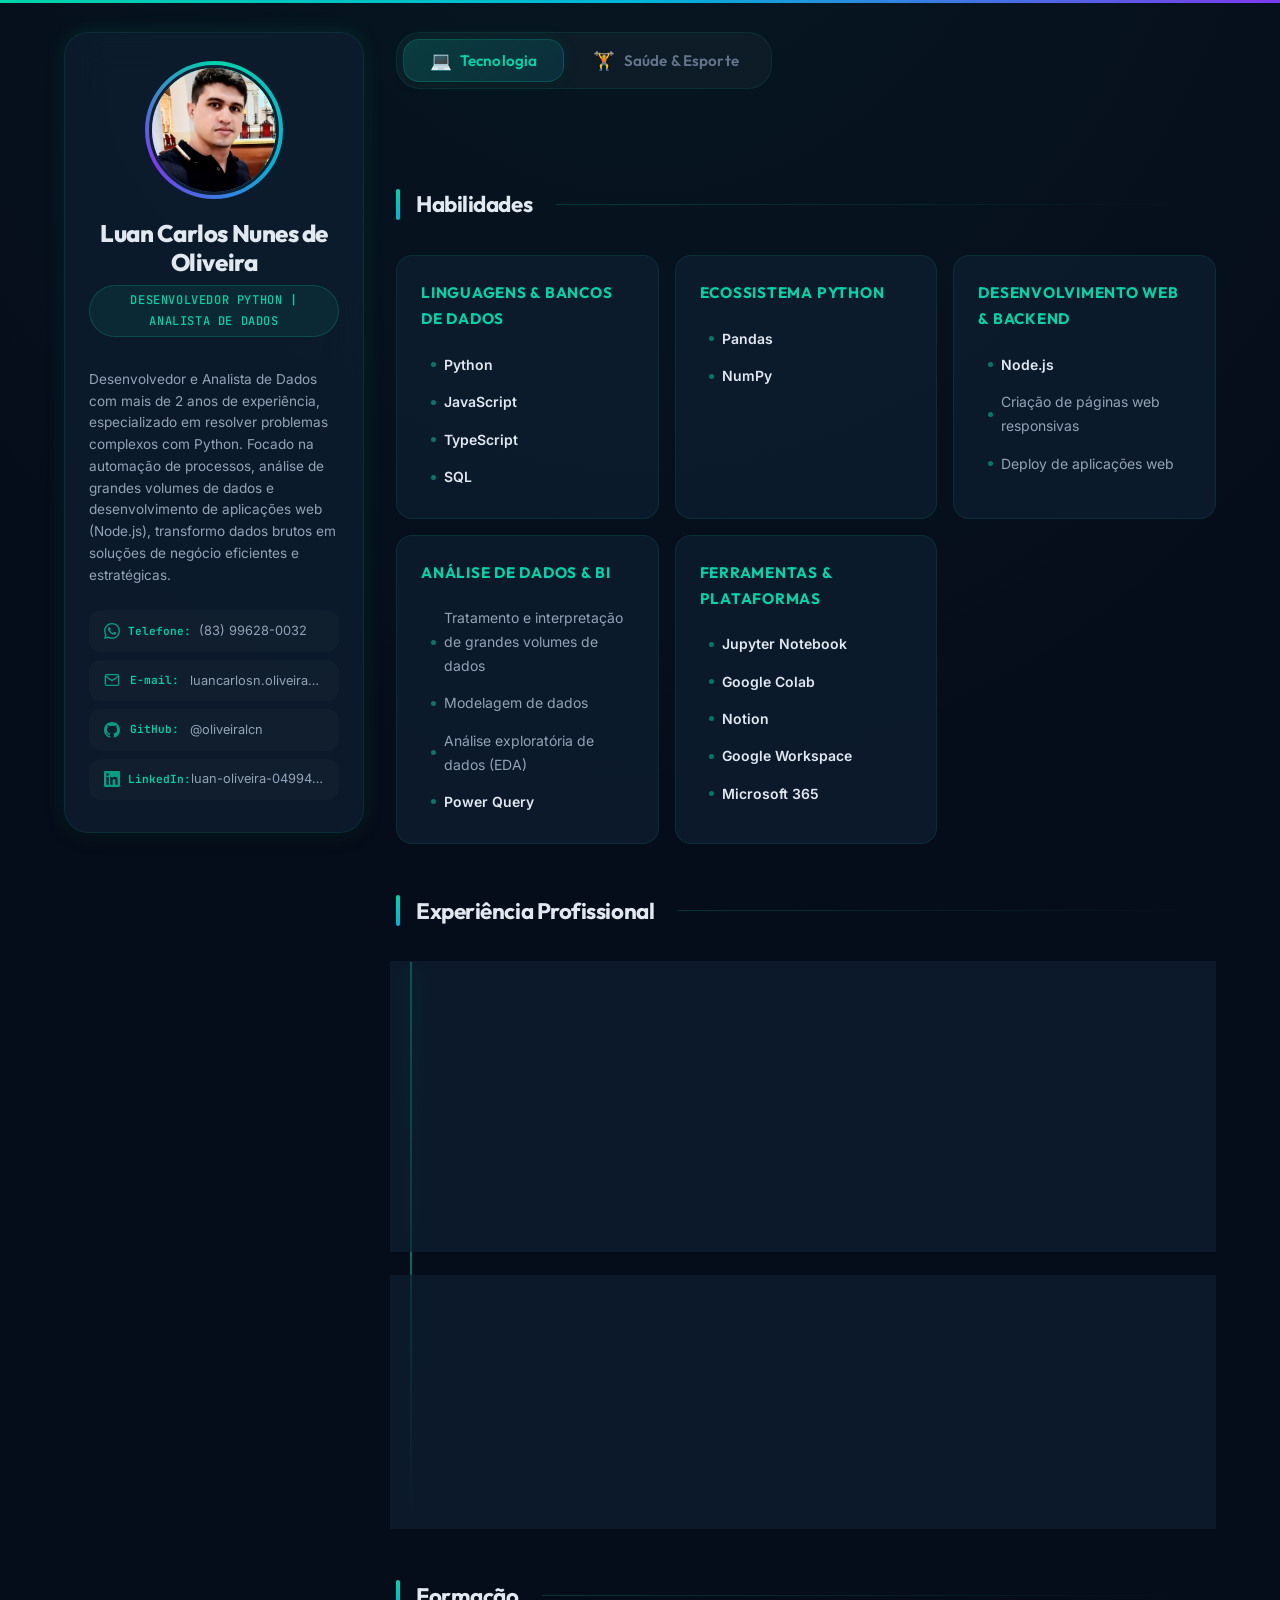
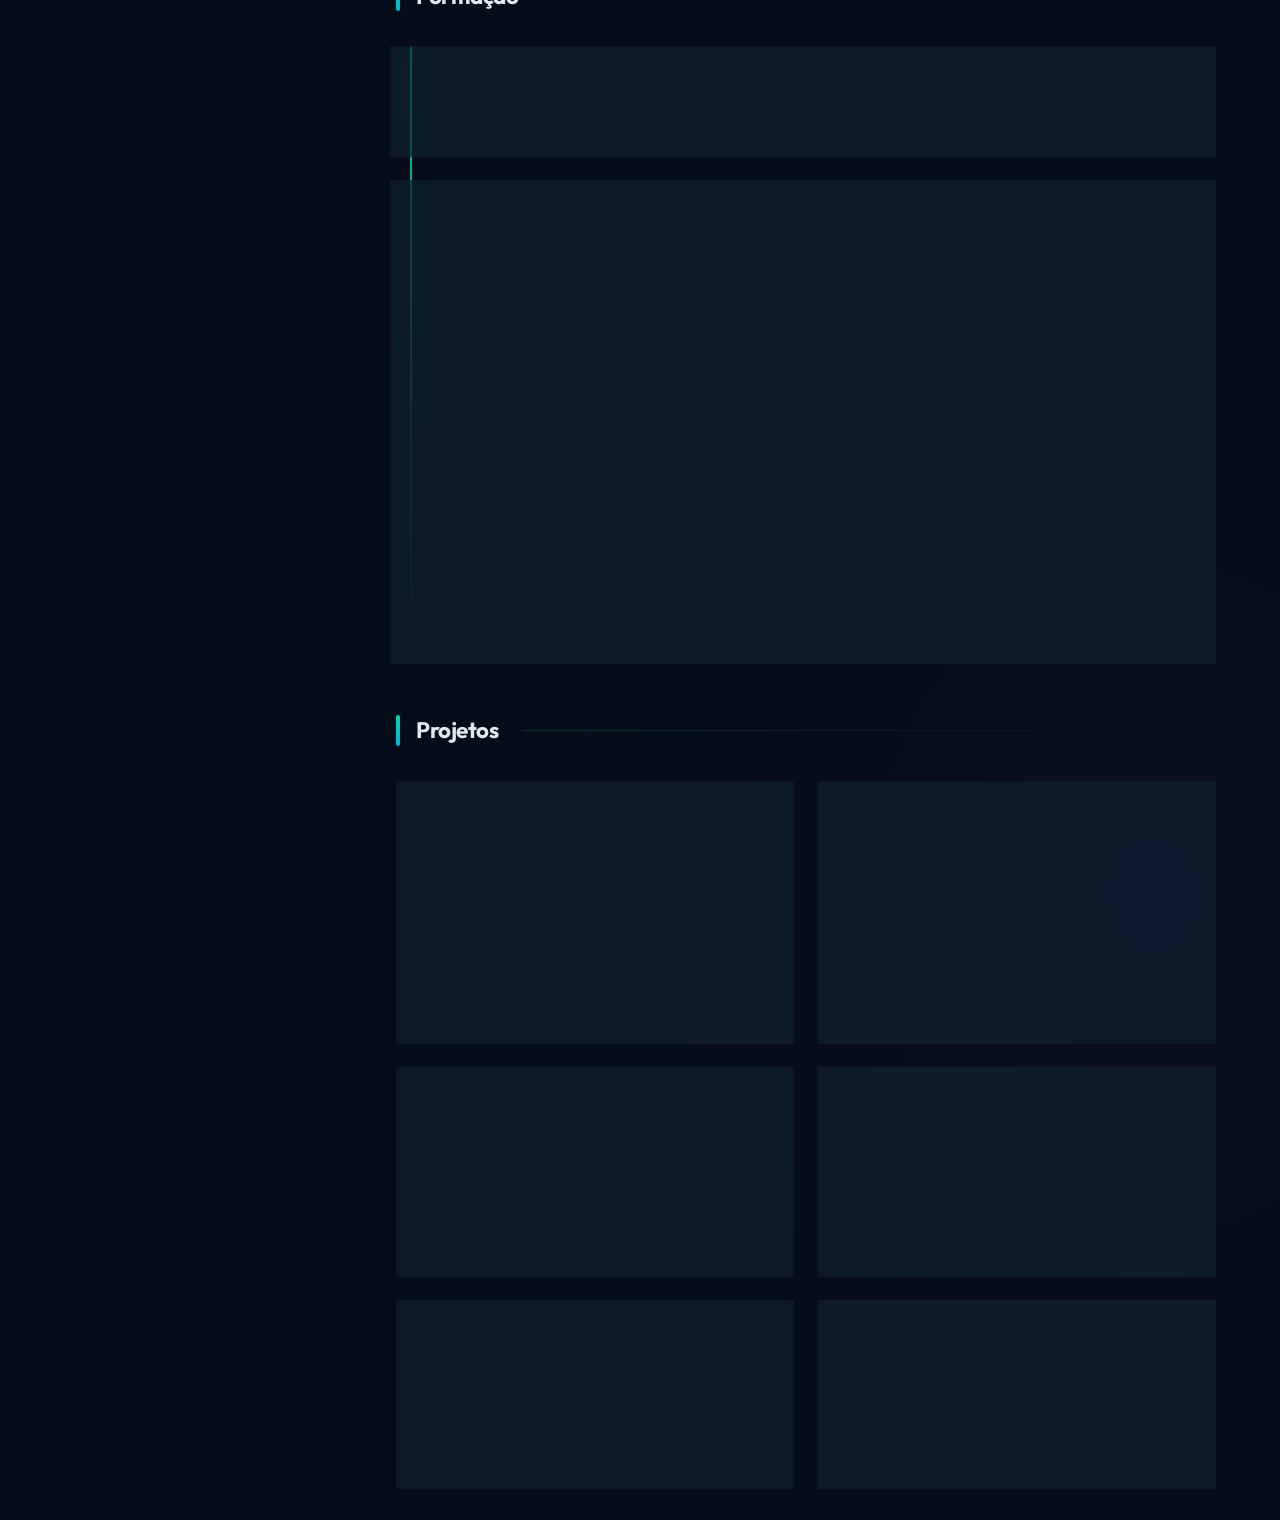
==== commit a0d485e7: "Atualizando o design" ====
--- a/index.html
+++ b/index.html
@@ -97,24 +97,27 @@
             <!-- Conteúdo Principal -->
             <main id="main-content" class="content" tabindex="-1">
 
-                <!-- Seção de Habilidades -->
-                <section class="section" aria-labelledby="habilidades">
-                    <h2 id="habilidades" class="section-title">Habilidades</h2>
-
-                    <!-- Navegação de Tabs -->
-                    <div class="skills-tabs" role="tablist" aria-label="Categorias de habilidades">
-                        <button class="tab-btn active" role="tab" aria-selected="true" aria-controls="tab-tecnologia" id="btn-tecnologia" data-tab="tecnologia">
-                            <span class="tab-icon">💻</span> Tecnologia
-                        </button>
-                        <button class="tab-btn" role="tab" aria-selected="false" aria-controls="tab-saude" id="btn-saude" data-tab="saude">
-                            <span class="tab-icon">🏋️</span> Saúde &amp; Esporte
-                        </button>
-                    </div>
-
-                    <!-- Tab: Tecnologia -->
-                    <div class="tab-panel active" id="tab-tecnologia" role="tabpanel" aria-labelledby="btn-tecnologia">
+                <!-- Navegação Global de Abas -->
+                <div class="main-tabs" role="tablist" aria-label="Áreas de atuação">
+                    <button class="main-tab-btn active" role="tab" aria-selected="true"
+                        aria-controls="main-tab-tecnologia" id="main-btn-tecnologia" data-tab="tecnologia">
+                        <span class="tab-icon">💻</span> Tecnologia
+                    </button>
+                    <button class="main-tab-btn" role="tab" aria-selected="false"
+                        aria-controls="main-tab-saude" id="main-btn-saude" data-tab="saude">
+                        <span class="tab-icon">🏋️</span> Saúde &amp; Esporte
+                    </button>
+                </div>
+
+                <!-- ============================================================ -->
+                <!-- ABA: TECNOLOGIA                                               -->
+                <!-- ============================================================ -->
+                <div class="main-tab-panel" id="main-tab-tecnologia" role="tabpanel" aria-labelledby="main-btn-tecnologia">
+
+                    <!-- Habilidades - Tecnologia -->
+                    <section class="section" aria-labelledby="habilidades-tec">
+                        <h2 id="habilidades-tec" class="section-title">Habilidades</h2>
                         <div class="skills-grid">
-                            <!-- Linguagens & Bancos de Dados -->
                             <div class="skill-card">
                                 <h3 class="skill-card-title">Linguagens &amp; Bancos de Dados</h3>
                                 <ul class="skill-list">
@@ -124,8 +127,6 @@
                                     <li><span class="skill-highlight">SQL</span></li>
                                 </ul>
                             </div>
-
-                            <!-- Ecossistema Python -->
                             <div class="skill-card">
                                 <h3 class="skill-card-title">Ecossistema Python</h3>
                                 <ul class="skill-list">
@@ -133,8 +134,6 @@
                                     <li><span class="skill-highlight">NumPy</span></li>
                                 </ul>
                             </div>
-
-                            <!-- Desenvolvimento Web & Backend -->
                             <div class="skill-card">
                                 <h3 class="skill-card-title">Desenvolvimento Web &amp; Backend</h3>
                                 <ul class="skill-list">
@@ -143,8 +142,6 @@
                                     <li>Deploy de aplicações web</li>
                                 </ul>
                             </div>
-
-                            <!-- Análise de Dados & BI -->
                             <div class="skill-card">
                                 <h3 class="skill-card-title">Análise de Dados &amp; BI</h3>
                                 <ul class="skill-list">
@@ -154,8 +151,6 @@
                                     <li><span class="skill-highlight">Power Query</span></li>
                                 </ul>
                             </div>
-
-                            <!-- Ferramentas & Plataformas -->
                             <div class="skill-card">
                                 <h3 class="skill-card-title">Ferramentas &amp; Plataformas</h3>
                                 <ul class="skill-list">
@@ -167,12 +162,178 @@
                                 </ul>
                             </div>
                         </div>
-                    </div>
-
-                    <!-- Tab: Saúde & Esporte -->
-                    <div class="tab-panel" id="tab-saude" role="tabpanel" aria-labelledby="btn-saude" hidden>
+                    </section>
+
+                    <!-- Experiência Profissional - Tecnologia -->
+                    <section class="section" aria-labelledby="experiencia-tec">
+                        <h2 id="experiencia-tec" class="section-title">Experiência Profissional</h2>
+                        <div class="timeline">
+                            <article class="timeline-item">
+                                <h3 class="timeline-title">Analista de Dados | Secretaria Municipal de Educação | JANEIRO 2022 - ATUALMENTE</h3>
+                                <ul class="timeline-content">
+                                    <li>Automatizei a coleta e o processamento de dados governamentais com scripts em Python, **reduzindo em 80% o tempo** para a geração de relatórios e eliminando perdas de prazo.</li>
+                                    <li>Desenvolvi e implementei **aplicações de formulário com Node.js** para a coleta de dados educacionais, centralizando a informação e permitindo análises mais rápidas e precisas.</li>
+                                    <li>Criei **páginas web interativas** para a realização de sorteios e eventos da secretaria, melhorando a transparência e o engajamento dos participantes.</li>
+                                    <li>Desenvolvi soluções de logística que **otimizaram a distribuição de recursos** entre as unidades educacionais.</li>
+                                </ul>
+                            </article>
+                            <article class="timeline-item">
+                                <h3 class="timeline-title">Técnico em Montagem e Manutenção de Computadores e Redes | E E E F M Gertrudes Leite | JULHO 2012 - JUNHO 2014</h3>
+                                <ul class="timeline-content">
+                                    <li>Trabalho em equipe.</li>
+                                    <li>Gestão de recursos.</li>
+                                    <li>Manutenção de computadores.</li>
+                                    <li>Gestão de rede de computadores.</li>
+                                    <li>Manutenção de rede de computadores.</li>
+                                </ul>
+                            </article>
+                        </div>
+                    </section>
+
+                    <!-- Formação - Tecnologia -->
+                    <section class="section" aria-labelledby="formacao-tec">
+                        <h2 id="formacao-tec" class="section-title">Formação</h2>
+                        <div class="timeline">
+                            <article class="timeline-item">
+                                <h3 class="timeline-title">Formação Acadêmica - Área de Tecnologia</h3>
+                                <ul class="timeline-content">
+                                    <li><strong>Desenvolvimento de Sistemas</strong> | UNICORP | Cursando</li>
+                                </ul>
+                            </article>
+                            <article class="timeline-item">
+                                <h3 class="timeline-title">Cursos e Certificações - Tecnologia</h3>
+                                <div class="certifications-grid">
+                                    <article class="certification-card">
+                                        <h4 class="certification-title">Aulão de análise de dados</h4>
+                                        <p class="certification-institution">Hashtag Treinamentos</p>
+                                    </article>
+                                    <article class="certification-card">
+                                        <h4 class="certification-title">Aulão de ciência de dados</h4>
+                                        <p class="certification-institution">Hashtag Treinamentos</p>
+                                    </article>
+                                    <article class="certification-card">
+                                        <h4 class="certification-title">Fundamentos do ChatGPT</h4>
+                                        <p class="certification-institution">Santander Open Academy</p>
+                                    </article>
+                                    <article class="certification-card">
+                                        <h4 class="certification-title">Introdução à ciência de dados</h4>
+                                        <p class="certification-institution">Santander Open Academy</p>
+                                    </article>
+                                    <article class="certification-card">
+                                        <h4 class="certification-title">Excel</h4>
+                                        <p class="certification-institution">Santander Open Academy</p>
+                                    </article>
+                                    <article class="certification-card">
+                                        <h4 class="certification-title">Montagem e Manutenção de Computadores e Redes</h4>
+                                        <p class="certification-institution">Microlins</p>
+                                    </article>
+                                    <article class="certification-card">
+                                        <h4 class="certification-title">Redes Avançadas</h4>
+                                        <p class="certification-institution">Microlins</p>
+                                    </article>
+                                    <article class="certification-card">
+                                        <h4 class="certification-title">Segurança em Redes</h4>
+                                        <p class="certification-institution">Microlins</p>
+                                    </article>
+                                    <article class="certification-card">
+                                        <h4 class="certification-title">Informática Básica</h4>
+                                        <p class="certification-institution">Microlins</p>
+                                    </article>
+                                    <article class="certification-card">
+                                        <h4 class="certification-title">Excel Avançado</h4>
+                                        <p class="certification-institution">Microlins</p>
+                                    </article>
+                                    <article class="certification-card">
+                                        <h4 class="certification-title">Domine a IA com prompting responsável</h4>
+                                        <p class="certification-institution">Santander Open Academy</p>
+                                    </article>
+                                    <article class="certification-card">
+                                        <h4 class="certification-title">Gestão Financeira.</h4>
+                                        <p class="certification-institution">Sebrae</p>
+                                    </article>
+                                </div>
+                            </article>
+                        </div>
+                    </section>
+
+                    <!-- Projetos -->
+                    <section class="section" aria-labelledby="projetos">
+                        <h2 id="projetos" class="section-title">Projetos</h2>
+                        <div class="projects-grid">
+                            <article class="project-card">
+                                <h3 class="project-title">Sistema de Automações Escolares</h3>
+                                <p class="project-description">Sistema complexo de automações capaz de raspar e tratar dados do sistema de gestão escolar do governo 'Saber'. O projeto automatiza processos manuais repetitivos, reduzindo significativamente o tempo gasto em tarefas administrativas.</p>
+                                <div class="project-tech">
+                                    <span class="tech-tag">Python</span>
+                                    <span class="tech-tag">Selenium</span>
+                                    <span class="tech-tag">PyAutoGUI</span>
+                                    <span class="tech-tag">Pandas</span>
+                                    <span class="tech-tag">SQL</span>
+                                    <span class="tech-tag">Jupyter</span>
+                                </div>
+                            </article>
+                            <article class="project-card">
+                                <h3 class="project-title">Formulários de Cadastro Integrados</h3>
+                                <p class="project-description">Formulários de cadastros com integração ao Google Sheets, criados para coletar informações de modo consistente e usando verificadores de informações, para gerar bases de dados sólidas e consistentes para análises posteriores.</p>
+                                <div class="project-tech">
+                                    <span class="tech-tag">Node.js</span>
+                                    <span class="tech-tag">JavaScript</span>
+                                    <span class="tech-tag">Google Sheets API</span>
+                                </div>
+                            </article>
+                            <article class="project-card">
+                                <h3 class="project-title">Cardápio Digital para Lanchonete</h3>
+                                <p class="project-description">Sistema completo de cardápio digital com gestão de produtos, pedidos, mesas e funcionários. Inclui página de rastreamento para clientes e geração de QR codes personalizados para uso interno.</p>
+                                <div class="project-tech">
+                                    <span class="tech-tag">Node.js</span>
+                                    <span class="tech-tag">JavaScript</span>
+                                    <span class="tech-tag">HTML</span>
+                                    <span class="tech-tag">CSS</span>
+                                    <span class="tech-tag">Firebase</span>
+                                </div>
+                            </article>
+                            <article class="project-card">
+                                <h3 class="project-title">Sistema de Gestão Escolar</h3>
+                                <p class="project-description">Aplicação web desenvolvida com Node.js para gerenciamento de dados escolares, incluindo cadastro de alunos, professores e turmas.</p>
+                                <div class="project-tech">
+                                    <span class="tech-tag">Node.js</span>
+                                    <span class="tech-tag">JavaScript</span>
+                                    <span class="tech-tag">SQL</span>
+                                </div>
+                            </article>
+                            <article class="project-card">
+                                <h3 class="project-title">Análise de Dados Educacionais</h3>
+                                <p class="project-description">Projeto de análise de grandes volumes de dados educacionais utilizando Python, Pandas e NumPy para identificar padrões de desempenho.</p>
+                                <div class="project-tech">
+                                    <span class="tech-tag">Python</span>
+                                    <span class="tech-tag">Pandas</span>
+                                    <span class="tech-tag">NumPy</span>
+                                </div>
+                            </article>
+                            <article class="project-card">
+                                <h3 class="project-title">Página de Sorteios Interativa</h3>
+                                <p class="project-description">Página web interativa para realização de sorteios e eventos da secretaria, melhorando a transparência e o engajamento.</p>
+                                <div class="project-tech">
+                                    <span class="tech-tag">Node.js</span>
+                                    <span class="tech-tag">HTML</span>
+                                    <span class="tech-tag">CSS</span>
+                                    <span class="tech-tag">JavaScript</span>
+                                </div>
+                            </article>
+                        </div>
+                    </section>
+
+                </div><!-- /main-tab-tecnologia -->
+
+                <!-- ============================================================ -->
+                <!-- ABA: SAÚDE & ESPORTE                                          -->
+                <!-- ============================================================ -->
+                <div class="main-tab-panel" id="main-tab-saude" role="tabpanel" aria-labelledby="main-btn-saude" hidden>
+
+                    <!-- Habilidades - Saúde -->
+                    <section class="section" aria-labelledby="habilidades-saude">
+                        <h2 id="habilidades-saude" class="section-title">Habilidades</h2>
                         <div class="skills-grid">
-                            <!-- Avaliação & Prescrição -->
                             <div class="skill-card">
                                 <h3 class="skill-card-title">Avaliação &amp; Prescrição</h3>
                                 <ul class="skill-list">
@@ -182,8 +343,6 @@
                                     <li>Análise da composição corporal</li>
                                 </ul>
                             </div>
-
-                            <!-- Treinamento -->
                             <div class="skill-card">
                                 <h3 class="skill-card-title">Treinamento</h3>
                                 <ul class="skill-list">
@@ -193,8 +352,6 @@
                                     <li>Periodização do treinamento</li>
                                 </ul>
                             </div>
-
-                            <!-- Pesquisa & Ciência -->
                             <div class="skill-card">
                                 <h3 class="skill-card-title">Pesquisa &amp; Ciência</h3>
                                 <ul class="skill-list">
@@ -204,8 +361,6 @@
                                     <li>Produção e apresentação de artigos</li>
                                 </ul>
                             </div>
-
-                            <!-- Gestão & Pessoas -->
                             <div class="skill-card">
                                 <h3 class="skill-card-title">Gestão &amp; Pessoas</h3>
                                 <ul class="skill-list">
@@ -215,8 +370,6 @@
                                     <li>Capacidade de gestão de pessoas</li>
                                 </ul>
                             </div>
-
-                            <!-- Áreas de Atuação -->
                             <div class="skill-card">
                                 <h3 class="skill-card-title">Áreas de Atuação</h3>
                                 <ul class="skill-list">
@@ -227,309 +380,115 @@
                                 </ul>
                             </div>
                         </div>
-                    </div>
-                </section>
-
-                <!-- Seção de Experiência Profissional -->
-
-                <section class="section" aria-labelledby="experiencia">
-                    <h2 id="experiencia" class="section-title">Experiência Profissional</h2>
-                    <div class="timeline">
-                        <!-- Trabalho Atual -->
-                        <article class="timeline-item">
-                            <h3 class="timeline-title">Analista de Dados | Secretaria Municipal de Educação | JANEIRO 2022 - ATUALMENTE</h3>
-                            <ul class="timeline-content">
-                                <li>Automatizei a coleta e o processamento de dados governamentais com scripts em Python, **reduzindo em 80% o tempo** para a geração de relatórios e eliminando perdas de prazo.</li>
-                                <li>Desenvolvi e implementei **aplicações de formulário com Node.js** para a coleta de dados educacionais, centralizando a informação e permitindo análises mais rápidas e precisas.</li>
-                                <li>Criei **páginas web interativas** para a realização de sorteios e eventos da secretaria, melhorando a transparência e o engajamento dos participantes.</li>
-                                <li>Desenvolvi soluções de logística que **otimizaram a distribuição de recursos** entre as unidades educacionais.</li>
-                            </ul>
-                        </article>
-
-                        <!-- Trabalhos Anteriores -->
-                        <article class="timeline-item">
-                            <h3 class="timeline-title">Instrutor de Musculação | RM Arena Fitness - Desterro | SETEMBRO 2021 - NOVEMBRO 2023</h3>
-                            <ul class="timeline-content">
-                                <li>Trabalho em equipe.</li>
-                                <li>Capacidade de gestão de pessoas.</li>
-                                <li>Pensamento rápido.</li>
-                                <li>Criação de automação para envio dos treinos de forma rápida e eficaz.</li>
-                            </ul>
-                        </article>
-
-                        <article class="timeline-item">
-                            <h3 class="timeline-title">Técnico em Montagem e Manutenção de Computadores e Redes | E E E F M Gertrudes Leite | JULHO 2012 - JUNHO 2014</h3>
-                            <ul class="timeline-content">
-                                <li>Trabalho em equipe.</li>
-                                <li>Gestão de recursos.</li>
-                                <li>Manutenção de computadores.</li>
-                                <li>Gestão de rede de computadores.</li>
-                                <li>Manutenção de rede de computadores.</li>
-                            </ul>
-                        </article>
-                    </div>
-                </section>
-
-                <!-- Seção de Formação -->
-                <section class="section" aria-labelledby="formacao">
-                    <h2 id="formacao" class="section-title">Formação</h2>
-                    <div class="timeline">
-                        <!-- Formação em Tecnologia -->
-                        <article class="timeline-item">
-                            <h3 class="timeline-title">Formação Acadêmica - Área de Tecnologia</h3>
-                            <ul class="timeline-content">
-                                <li><strong>Desenvolvimento de Sistemas</strong> | UNICORP | Cursando</li>
-                            </ul>
-                        </article>
-
-                        <!-- Formação em Educação Física -->
-                        <article class="timeline-item">
-                            <h3 class="timeline-title">Formação Acadêmica - Área de Educação Física</h3>
-                            <ul class="timeline-content">
-                                <li><strong>Pós-graduação em Prescrição de Atividade Físicas em Situações Especiais de Saúde e Lesões</strong> | Unyleya</li>
-                                <li><strong>Bacharel em Educação Física</strong> | Centro Universitário de João Pessoa-UNIPÊ | 25 de Janeiro de 2018</li>
-                            </ul>
-                        </article>
-                        
-                        <!-- Cursos e Certificações -->
-                        <article class="timeline-item">
-                            <h3 class="timeline-title">Cursos e Certificações - Tecnologia</h3>
-                            <div class="certifications-grid">
-                                <!-- Análise de Dados -->
-                                <article class="certification-card">
-                                    <h4 class="certification-title">Aulão de análise de dados</h4>
-                                    <p class="certification-institution">Hashtag Treinamentos</p>
-                                </article>
-
-                                <article class="certification-card">
-                                    <h4 class="certification-title">Aulão de ciência de dados</h4>
-                                    <p class="certification-institution">Hashtag Treinamentos</p>
-                                </article>
-
-                                <!-- IA e Tecnologia -->
-                                <article class="certification-card">
-                                    <h4 class="certification-title">Fundamentos do ChatGPT</h4>
-                                    <p class="certification-institution">Santander Open Academy</p>
-                                </article>
-
-                                <article class="certification-card">
-                                    <h4 class="certification-title">Introdução à ciência de dados</h4>
-                                    <p class="certification-institution">Santander Open Academy</p>
-                                </article>
-
-                                <article class="certification-card">
-                                    <h4 class="certification-title">Excel</h4>
-                                    <p class="certification-institution">Santander Open Academy</p>
-                                </article>
-
-                                <!-- Certificações Técnicas -->
-                                <article class="certification-card">
-                                    <h4 class="certification-title">Montagem e Manutenção de Computadores e Redes</h4>
-                                    <p class="certification-institution">Microlins</p>
-                                </article>
-
-                                <article class="certification-card">
-                                    <h4 class="certification-title">Redes Avançadas</h4>
-                                    <p class="certification-institution">Microlins</p>
-                                </article>
-
-                                <article class="certification-card">
-                                    <h4 class="certification-title">Segurança em Redes</h4>
-                                    <p class="certification-institution">Microlins</p>
-                                </article>
-
-                                <article class="certification-card">
-                                    <h4 class="certification-title">Informática Básica</h4>
-                                    <p class="certification-institution">Microlins</p>
-                                </article>
-
-                                <article class="certification-card">
-                                    <h4 class="certification-title">Excel Avançado</h4>
-                                    <p class="certification-institution">Microlins</p>
-                                </article>              
-
-                                <article class="certification-card">
-                                    <h4 class="certification-title">Domine a IA com prompting responsável</h4>
-                                    <p class="certification-institution">Santander Open Academy</p>
-                                </article>
-                            </div>
-                        </article>
-                        
-                        <!-- Cursos e Certificações - Saúde -->
-                        <article class="timeline-item">
-                            <h3 class="timeline-title">Cursos e Certificações - Saúde</h3>
-                            <div class="certifications-grid">
-                                <!-- Adicione aqui os cursos e certificações da área de saúde -->
-                                <article class="certification-card">
-                                    <h4 class="certification-title">fisiologia, avaliação e prescrição de exercícios para artrose, artrite e osteoporose, com aplicações práticas.</h4>
-                                    <p class="certification-institution">Unipê</p>
-                                </article>
-
-                                <article class="certification-card">
-                                    <h4 class="certification-title">Alimentação, Nutrição e Exercício Físico.</h4>
-                                    <p class="certification-institution">ENAFES</p>
-                                </article>   
-                                
-                                <article class="certification-card">
-                                    <h4 class="certification-title">Projeto de extensão de escalada esportiva.</h4>
-                                    <p class="certification-institution">Unipê</p>
-                                </article>
-
-                                <article class="certification-card">
-                                    <h4 class="certification-title">Projeto de extensão de Jiu-Jitsu.</h4>
-                                    <p class="certification-institution">Unipê</p>
-                                </article>
-
-                                <article class="certification-card">
-                                    <h4 class="certification-title">Treinamento Funcional.</h4>
-                                    <p class="certification-institution">Unipê</p>
-                                </article>                                
-                                
-                                <article class="certification-card">
-                                    <h4 class="certification-title">Musculação .</h4>
-                                    <p class="certification-institution">Unipê</p>
-                                </article>
-
-                                <article class="certification-card">
-                                    <h4 class="certification-title">Projeto de Pesquisa "Influência de um programa de treinamento funcional nas respostas hemodinâmicas, na qualidade do sono, na composição corporal e capacidades funcionais de idosos hipertensos.</h4>
-                                    <p class="certification-institution">Unipê</p>
-                                </article>
-                            </div>
-                        </article>
-                    </div>
-                </section>                        
-                <article class="timeline-item">
-                            <h3 class="timeline-title">Outros Cursos e Certificações</h3>
-                            <div class="certifications-grid">
-                                <!-- Adicione aqui os cursos e certificações da área de saúde -->
-                                <article class="certification-card">
-                                    <h4 class="certification-title">Gestão Financeira.</h4>
-                                    <p class="certification-institution">Sebrae</p>
-                                </article>
-                            </div>
-                        </article>
-                    </div>
-                </section>
-
-                <!-- Seção de Projetos -->
-                <section class="section" aria-labelledby="projetos">
-                    <h2 id="projetos" class="section-title">Projetos</h2>
-                    <div class="projects-grid">
-                        <!-- Projeto 1 -->
-                        <article class="project-card">
-                            <h3 class="project-title">Sistema de Automações Escolares</h3>
-                            <p class="project-description">Sistema complexo de automações capaz de raspar e tratar dados do sistema de gestão escolar do governo 'Saber'. O projeto automatiza processos manuais repetitivos, reduzindo significativamente o tempo gasto em tarefas administrativas.</p>
-                            <div class="project-tech">
-                                <span class="tech-tag">Python</span>
-                                <span class="tech-tag">Selenium</span>
-                                <span class="tech-tag">PyAutoGUI</span>
-                                <span class="tech-tag">Pandas</span>
-                                <span class="tech-tag">SQL</span>
-                                <span class="tech-tag">Jupyter</span>
-                            </div>
-                        </article>
-
-                        <!-- Projeto 2 -->
-                        <article class="project-card">
-                            <h3 class="project-title">Formulários de Cadastro Integrados</h3>
-                            <p class="project-description">Formulários de cadastros com integração ao Google Sheets, criados para coletar informações de modo consistente e usando verificadores de informações, para gerar bases de dados sólidas e consistentes para análises posteriores.</p>
-                            <div class="project-tech">
-                                <span class="tech-tag">Node.js</span>
-                                <span class="tech-tag">JavaScript</span>
-                                <span class="tech-tag">Google Sheets API</span>
-                            </div>
-                        </article>
-
-                        <!-- Projeto 3 -->
-                        <article class="project-card">
-                            <h3 class="project-title">Cardápio Digital para Lanchonete</h3>
-                            <p class="project-description">Sistema completo de cardápio digital com gestão de produtos, pedidos, mesas e funcionários. Inclui página de rastreamento para clientes e geração de QR codes personalizados para uso interno.</p>
-                            <div class="project-tech">
-                                <span class="tech-tag">Node.js</span>
-                                <span class="tech-tag">JavaScript</span>
-                                <span class="tech-tag">HTML</span>
-                                <span class="tech-tag">CSS</span>
-                                <span class="tech-tag">Firebase</span>
-                            </div>
-                        </article>
-
-                        <!-- Projeto 4 -->
-                        <article class="project-card">
-                            <h3 class="project-title">Sistema de Gestão Escolar</h3>
-                            <p class="project-description">Aplicação web desenvolvida com Node.js para gerenciamento de dados escolares, incluindo cadastro de alunos, professores e turmas.</p>
-                            <div class="project-tech">
-                                <span class="tech-tag">Node.js</span>
-                                <span class="tech-tag">JavaScript</span>
-                                <span class="tech-tag">SQL</span>
-                            </div>
-                        </article>
-
-                        <!-- Projeto 5 -->
-                        <article class="project-card">
-                            <h3 class="project-title">Análise de Dados Educacionais</h3>
-                            <p class="project-description">Projeto de análise de grandes volumes de dados educacionais utilizando Python, Pandas e NumPy para identificar padrões de desempenho.</p>
-                            <div class="project-tech">
-                                <span class="tech-tag">Python</span>
-                                <span class="tech-tag">Pandas</span>
-                                <span class="tech-tag">NumPy</span>
-                            </div>
-                        </article>
-
-                        <!-- Projeto 6 -->
-                        <article class="project-card">
-                            <h3 class="project-title">Página de Sorteios Interativa</h3>
-                            <p class="project-description">Página web interativa para realização de sorteios e eventos da secretaria, melhorando a transparência e o engajamento.</p>
-                            <div class="project-tech">
-                                <span class="tech-tag">Node.js</span>
-                                <span class="tech-tag">HTML</span>
-                                <span class="tech-tag">CSS</span>
-                                <span class="tech-tag">JavaScript</span>
-                            </div>
-                        </article>
-                    </div>
-                </section>
-
-                <!-- Seção de Artigos -->
-                <section class="section" aria-labelledby="artigos">
-                    <h2 id="artigos" class="section-title">Artigos</h2>
-                    <div class="articles-grid">
-                        <!-- Exemplo de Artigo 1 -->
-                        <article class="article-card">
-                            <h3 class="article-title">EFEITO DE UMA SESSÃO DE TREINAMENTO MULTIFUNCIONAL NA HIPOTENSÃO PÓS EXERCÍCIO DE IDOSOS</h3>
-                            <p class="article-description">Apresentado na modalidade Pôster no XXV Congresso da Sociedade Brasileira de Hipertensão.</p>
-                            <div class="article-meta">
-                                <span class="article-date">Caxias do Sul/RS, de 09 a 12 de agosto de 2017</span>
-                                <div class="article-tags">
-                                    <span class="tech-tag">Treinamento Funcional</span>
-                                    <span class="tech-tag">Hipertensão</span>
-                                    <span class="tech-tag">Idosos</span>
-                                    <span class="tech-tag">Envelhecimento</span>
-                                    <span class="tech-tag">Exercício Físico</span>
-                                    <span class="tech-tag">Educação Física</span>
-                                </div>
-                            </div>
-                        </article>                        <article class="article-card">
-                            <h3 class="article-title">Efeito de um programa de treinamento funcional na melhoria das capacidades funcionais de idosos.</h3>
-                            <p class="article-description">O estudo detalha os resultados de um programa de treinamento funcional de quatro semanas com idosos. A pesquisa concluiu que o programa foi eficaz para melhorar a capacidade funcional deles em atividades diárias.</p>
-                            <div class="article-meta">
-                                <span class="article-date">2019</span>
-                                <div class="article-tags">
-                                    <span class="tech-tag">Treinamento Funcional</span>
-                                    <span class="tech-tag">Capacidade Funcional</span>
-                                    <span class="tech-tag">Idosos</span>
-                                    <span class="tech-tag">Envelhecimento</span>
-                                    <span class="tech-tag">Exercício Físico</span>
-                                    <span class="tech-tag">Educação Física</span>
-                                </div>
-                            </div>
-                            <a href="https://www.rbpfex.com.br/index.php/rbpfex/article/view/2241" class="article-link" target="_blank" rel="noopener noreferrer">Ler Artigo</a>
-                        </article>
-                    </div>
-                </section>
+                    </section>
+
+                    <!-- Experiência Profissional - Saúde -->
+                    <section class="section" aria-labelledby="experiencia-saude">
+                        <h2 id="experiencia-saude" class="section-title">Experiência Profissional</h2>
+                        <div class="timeline">
+                            <article class="timeline-item">
+                                <h3 class="timeline-title">Instrutor de Musculação | RM Arena Fitness - Desterro | SETEMBRO 2021 - NOVEMBRO 2023</h3>
+                                <ul class="timeline-content">
+                                    <li>Trabalho em equipe.</li>
+                                    <li>Capacidade de gestão de pessoas.</li>
+                                    <li>Pensamento rápido.</li>
+                                    <li>Criação de automação para envio dos treinos de forma rápida e eficaz.</li>
+                                </ul>
+                            </article>
+                        </div>
+                    </section>
+
+                    <!-- Formação - Saúde -->
+                    <section class="section" aria-labelledby="formacao-saude">
+                        <h2 id="formacao-saude" class="section-title">Formação</h2>
+                        <div class="timeline">
+                            <article class="timeline-item">
+                                <h3 class="timeline-title">Formação Acadêmica - Área de Educação Física</h3>
+                                <ul class="timeline-content">
+                                    <li><strong>Pós-graduação em Prescrição de Atividade Físicas em Situações Especiais de Saúde e Lesões</strong> | Unyleya</li>
+                                    <li><strong>Bacharel em Educação Física</strong> | Centro Universitário de João Pessoa-UNIPÊ | 25 de Janeiro de 2018</li>
+                                </ul>
+                            </article>
+                            <article class="timeline-item">
+                                <h3 class="timeline-title">Cursos e Certificações - Saúde</h3>
+                                <div class="certifications-grid">
+                                    <article class="certification-card">
+                                        <h4 class="certification-title">Fisiologia, avaliação e prescrição de exercícios para artrose, artrite e osteoporose, com aplicações práticas.</h4>
+                                        <p class="certification-institution">Unipê</p>
+                                    </article>
+                                    <article class="certification-card">
+                                        <h4 class="certification-title">Alimentação, Nutrição e Exercício Físico.</h4>
+                                        <p class="certification-institution">ENAFES</p>
+                                    </article>
+                                    <article class="certification-card">
+                                        <h4 class="certification-title">Projeto de extensão de escalada esportiva.</h4>
+                                        <p class="certification-institution">Unipê</p>
+                                    </article>
+                                    <article class="certification-card">
+                                        <h4 class="certification-title">Projeto de extensão de Jiu-Jitsu.</h4>
+                                        <p class="certification-institution">Unipê</p>
+                                    </article>
+                                    <article class="certification-card">
+                                        <h4 class="certification-title">Treinamento Funcional.</h4>
+                                        <p class="certification-institution">Unipê</p>
+                                    </article>
+                                    <article class="certification-card">
+                                        <h4 class="certification-title">Musculação.</h4>
+                                        <p class="certification-institution">Unipê</p>
+                                    </article>
+                                    <article class="certification-card">
+                                        <h4 class="certification-title">Projeto de Pesquisa "Influência de um programa de treinamento funcional nas respostas hemodinâmicas, na qualidade do sono, na composição corporal e capacidades funcionais de idosos hipertensos.</h4>
+                                        <p class="certification-institution">Unipê</p>
+                                    </article>
+                                </div>
+                            </article>
+                        </div>
+                    </section>
+
+                    <!-- Artigos -->
+                    <section class="section" aria-labelledby="artigos">
+                        <h2 id="artigos" class="section-title">Artigos</h2>
+                        <div class="articles-grid">
+                            <article class="article-card">
+                                <h3 class="article-title">EFEITO DE UMA SESSÃO DE TREINAMENTO MULTIFUNCIONAL NA HIPOTENSÃO PÓS EXERCÍCIO DE IDOSOS</h3>
+                                <p class="article-description">Apresentado na modalidade Pôster no XXV Congresso da Sociedade Brasileira de Hipertensão.</p>
+                                <div class="article-meta">
+                                    <span class="article-date">Caxias do Sul/RS, de 09 a 12 de agosto de 2017</span>
+                                    <div class="article-tags">
+                                        <span class="tech-tag">Treinamento Funcional</span>
+                                        <span class="tech-tag">Hipertensão</span>
+                                        <span class="tech-tag">Idosos</span>
+                                        <span class="tech-tag">Envelhecimento</span>
+                                        <span class="tech-tag">Exercício Físico</span>
+                                        <span class="tech-tag">Educação Física</span>
+                                    </div>
+                                </div>
+                            </article>
+                            <article class="article-card">
+                                <h3 class="article-title">Efeito de um programa de treinamento funcional na melhoria das capacidades funcionais de idosos.</h3>
+                                <p class="article-description">O estudo detalha os resultados de um programa de treinamento funcional de quatro semanas com idosos. A pesquisa concluiu que o programa foi eficaz para melhorar a capacidade funcional deles em atividades diárias.</p>
+                                <div class="article-meta">
+                                    <span class="article-date">2019</span>
+                                    <div class="article-tags">
+                                        <span class="tech-tag">Treinamento Funcional</span>
+                                        <span class="tech-tag">Capacidade Funcional</span>
+                                        <span class="tech-tag">Idosos</span>
+                                        <span class="tech-tag">Envelhecimento</span>
+                                        <span class="tech-tag">Exercício Físico</span>
+                                        <span class="tech-tag">Educação Física</span>
+                                    </div>
+                                </div>
+                                <a href="https://www.rbpfex.com.br/index.php/rbpfex/article/view/2241" class="article-link" target="_blank" rel="noopener noreferrer">Ler Artigo</a>
+                            </article>
+                        </div>
+                    </section>
+
+                </div><!-- /main-tab-saude -->
+
             </main>
+
         </div>
     </div>
-
     <!-- Scripts -->
     <script src="assets/js/script.js?v=1.1" defer></script>
 </body>
--- a/assets/css/styles.css
+++ b/assets/css/styles.css
@@ -912,6 +912,65 @@
   color: var(--text-primary);
 }
 
+/* ===== ABAS GLOBAIS (Tecnologia / Saúde) ===== */
+.main-tabs {
+  display: flex;
+  gap: var(--space-xs);
+  background: rgba(255, 255, 255, 0.03);
+  border: 1px solid var(--border-subtle);
+  border-radius: var(--radius-xl);
+  padding: 6px;
+  margin-bottom: var(--space-2xl);
+  width: fit-content;
+}
+
+.main-tab-btn {
+  display: flex;
+  align-items: center;
+  gap: var(--space-sm);
+  background: transparent;
+  border: none;
+  border-radius: var(--radius-lg);
+  padding: 0.7rem 1.6rem;
+  font-family: var(--font-display);
+  font-size: 0.95rem;
+  font-weight: 600;
+  color: var(--text-muted);
+  cursor: pointer;
+  transition: all var(--transition-normal);
+  white-space: nowrap;
+  letter-spacing: 0.01em;
+}
+
+.main-tab-btn:hover {
+  color: var(--text-secondary);
+  background: rgba(255, 255, 255, 0.05);
+}
+
+.main-tab-btn.active {
+  background: linear-gradient(135deg, rgba(0, 212, 170, 0.18), rgba(0, 180, 216, 0.12));
+  color: var(--accent-primary);
+  border: 1px solid var(--border-medium);
+  box-shadow: var(--shadow-sm), 0 0 16px rgba(0, 212, 170, 0.12);
+}
+
+.main-tab-btn .tab-icon {
+  font-size: 1.1rem;
+}
+
+/* Painéis das abas globais */
+.main-tab-panel {
+  animation: fadeInUp 0.35s ease forwards;
+  display: flex;
+  flex-direction: column;
+  gap: var(--space-2xl);
+}
+
+.main-tab-panel[hidden] {
+  display: none;
+}
+
+
 /* ===== SISTEMA DE TABS ===== */
 .skills-tabs {
   display: flex;
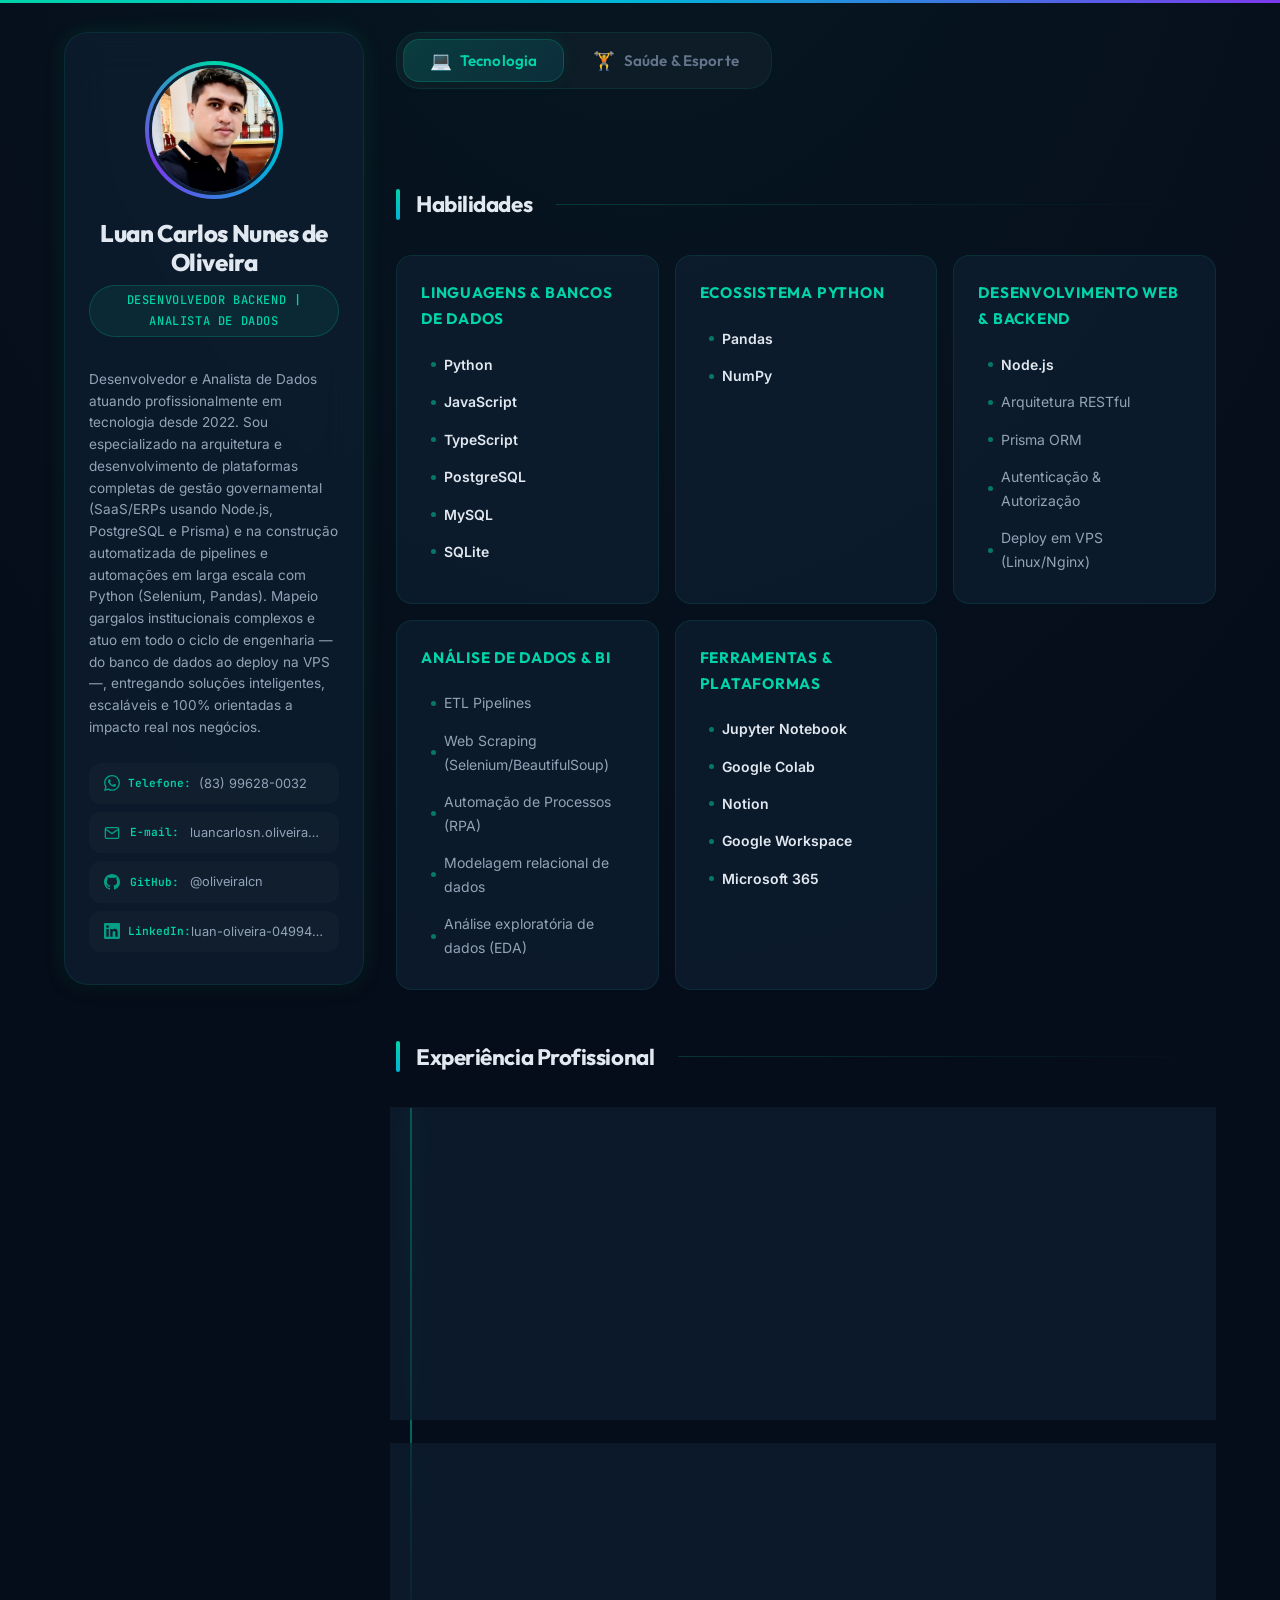
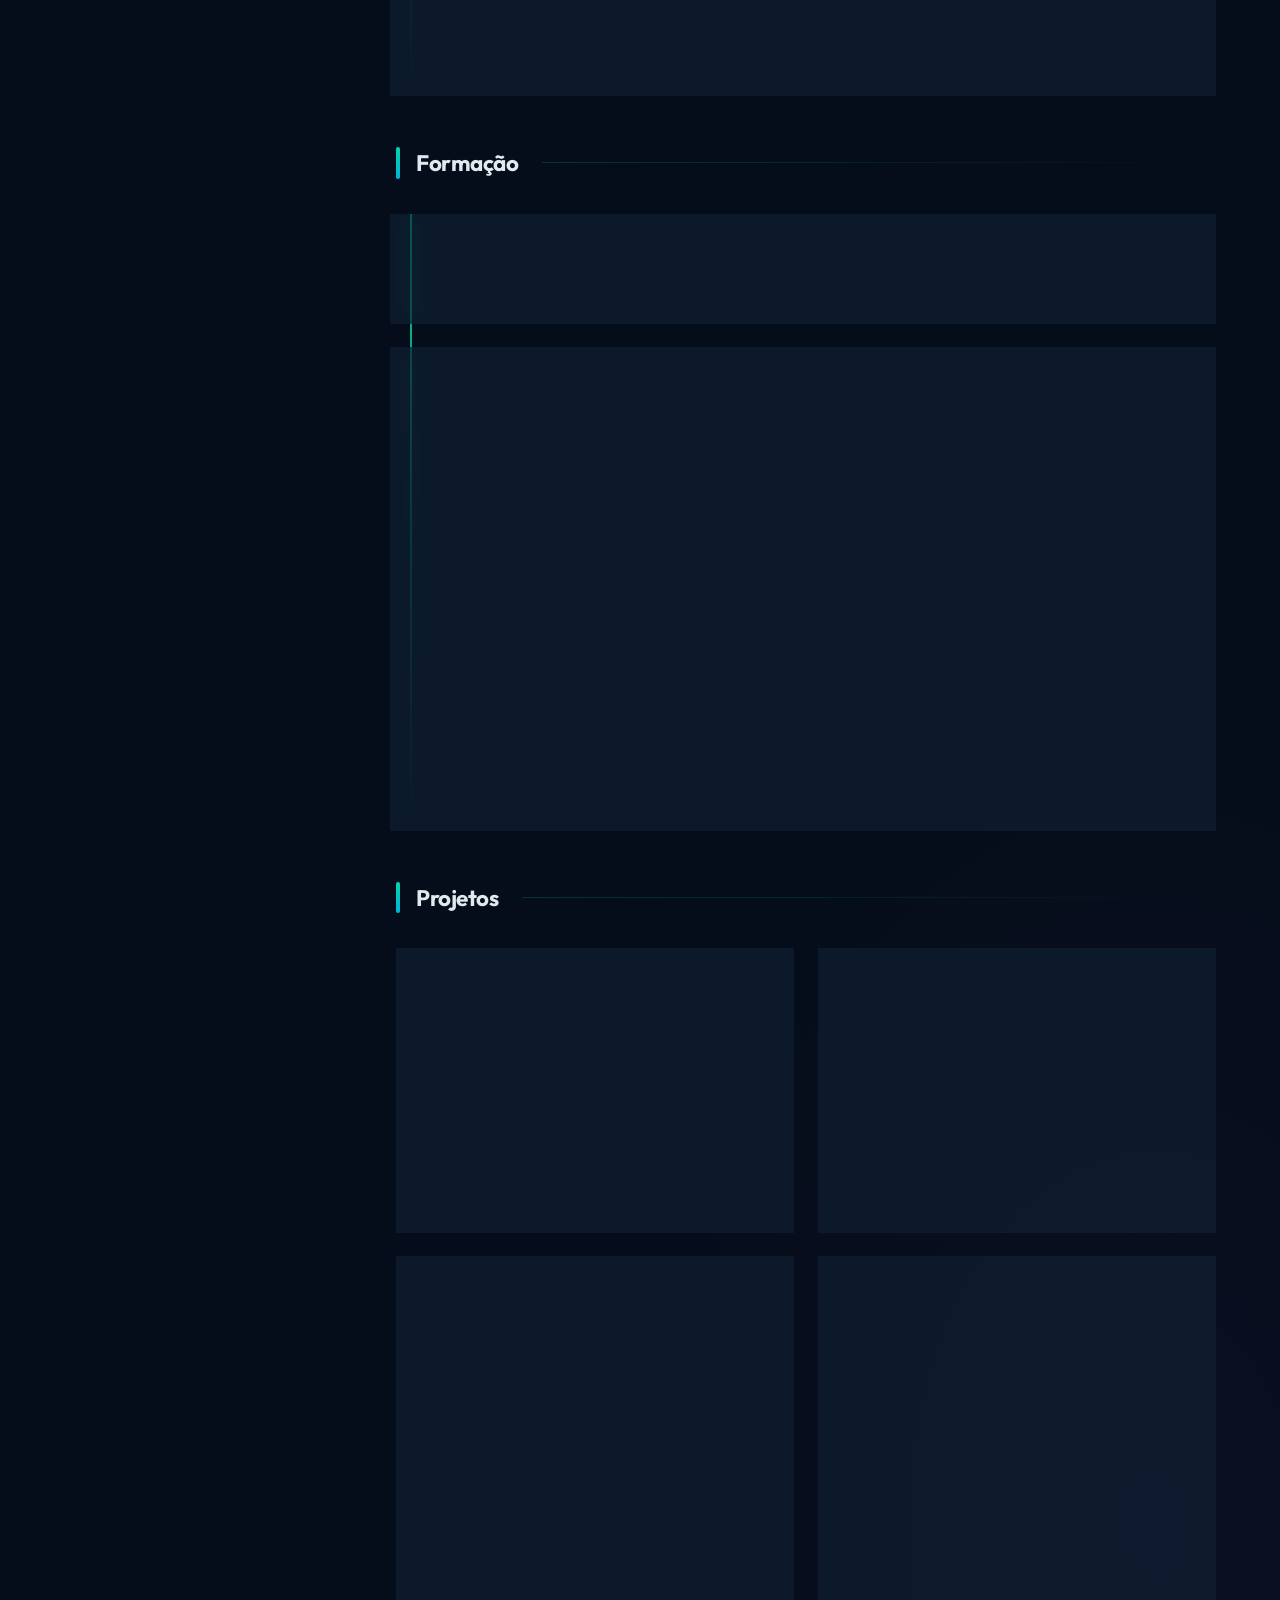
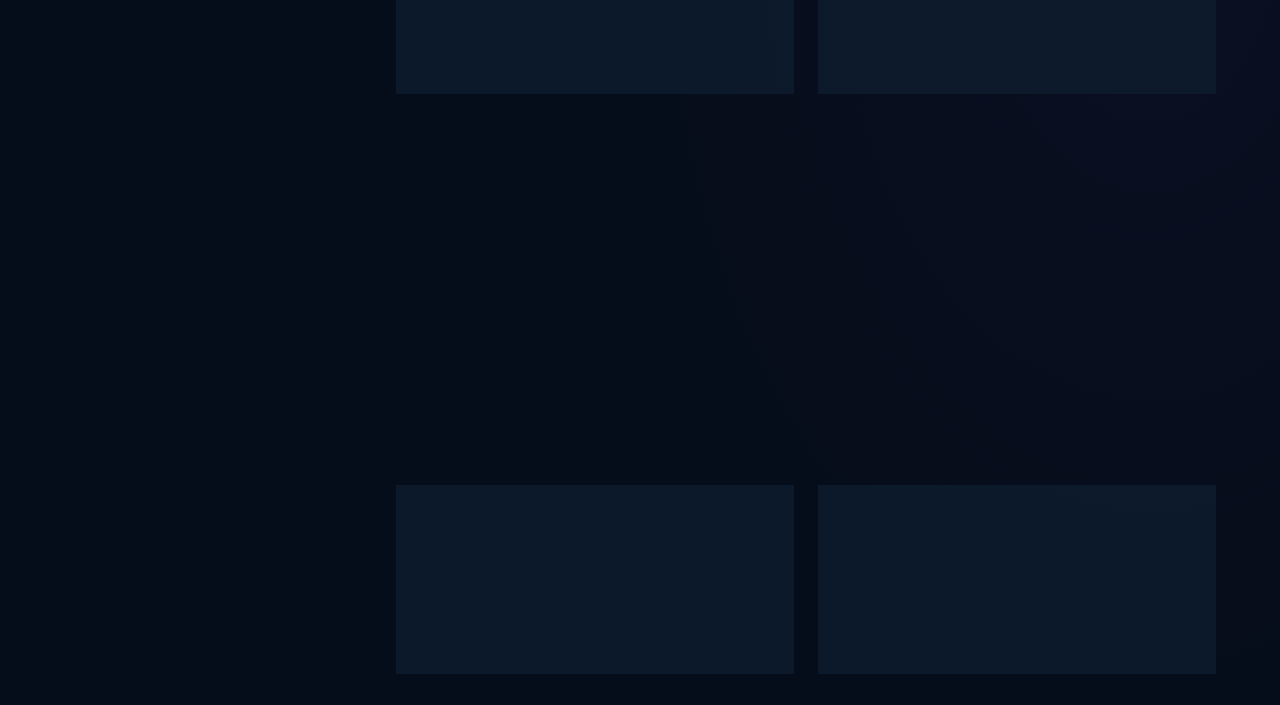
==== commit 7ff1026f: "feat: melhorando o desing" ====
--- a/index.html
+++ b/index.html
@@ -1,46 +1,53 @@
 <!DOCTYPE html>
 <html lang="pt-BR">
+
 <head>
     <meta charset="UTF-8">
     <meta name="viewport" content="width=device-width, initial-scale=1.0">
-    <meta name="description" content="Currículo de Luan Carlos Nunes de Oliveira - Analista de Dados com experiência em Python, JavaScript e SQL">
+    <meta name="description"
+        content="Currículo de Luan Carlos Nunes de Oliveira - Analista de Dados com experiência em Python, JavaScript e SQL">
     <meta name="keywords" content="analista de dados, python, javascript, sql, data analysis, currículo">
     <meta name="author" content="Luan Carlos Nunes de Oliveira">
     <meta name="theme-color" content="#0a192f">
-    
+
     <!-- Open Graph / Facebook -->
     <meta property="og:type" content="website">
     <meta property="og:url" content="https://oliveiralcn.github.io/curriculo/">
     <meta property="og:title" content="Luan Carlos Nunes de Oliveira | Analista de Dados">
-    <meta property="og:description" content="Currículo de Luan Carlos Nunes de Oliveira - Analista de Dados com experiência em Python, JavaScript e SQL">
+    <meta property="og:description"
+        content="Currículo de Luan Carlos Nunes de Oliveira - Analista de Dados com experiência em Python, JavaScript e SQL">
     <meta property="og:image" content="https://oliveiralcn.github.io/curriculo/assets/img/Foto.jpg">
-    
+
     <!-- Twitter -->
     <meta property="twitter:card" content="summary_large_image">
     <meta property="twitter:url" content="https://oliveiralcn.github.io/curriculo/">
     <meta property="twitter:title" content="Luan Carlos Nunes de Oliveira | Analista de Dados">
-    <meta property="twitter:description" content="Currículo de Luan Carlos Nunes de Oliveira - Analista de Dados com experiência em Python, JavaScript e SQL">
+    <meta property="twitter:description"
+        content="Currículo de Luan Carlos Nunes de Oliveira - Analista de Dados com experiência em Python, JavaScript e SQL">
     <meta property="twitter:image" content="https://oliveiralcn.github.io/curriculo/assets/img/Foto.jpg">
-    
+
     <title>Luan Carlos Nunes de Oliveira | Analista de Dados</title>
-    
+
     <!-- Favicon -->
     <link rel="shortcut icon" href="assets/img/icone.ico" type="image/x-icon">
     <link rel="apple-touch-icon" href="assets/img/icone.ico">
-    
+
     <!-- Fontes -->
     <link rel="preconnect" href="https://fonts.googleapis.com">
     <link rel="preconnect" href="https://fonts.gstatic.com" crossorigin>
-    <link href="https://fonts.googleapis.com/css2?family=Inter:wght@300;400;500;600;700;800;900&family=JetBrains+Mono:wght@400;500;600&family=Outfit:wght@300;400;500;600;700;800&display=swap" rel="stylesheet">
-    
+    <link
+        href="https://fonts.googleapis.com/css2?family=Inter:wght@300;400;500;600;700;800;900&family=JetBrains+Mono:wght@400;500;600&family=Outfit:wght@300;400;500;600;700;800&display=swap"
+        rel="stylesheet">
+
     <!-- Estilos -->
     <link rel="stylesheet" href="assets/css/styles.css?v=1.1">
-    
+
     <!-- Estilos para múltiplos idiomas -->
     <link rel="stylesheet" href="assets/css/styles-en.css?v=1.1" id="english-styles" disabled>
 </head>
+
 <body>
-    
+
 
     <div class="container">
         <div class="main-container">
@@ -52,44 +59,35 @@
                     </div>
                 </div>
                 <h1 class="main-title">Luan Carlos Nunes de Oliveira</h1>
-                <p class="subtitle">Desenvolvedor Python | Analista de Dados</p>
+                <p class="subtitle">Desenvolvedor Backend | Analista de Dados</p>
                 <div>
-                    <p>Desenvolvedor e Analista de Dados com mais de 2 anos de experiência, especializado em resolver problemas complexos com Python. Focado na automação de processos, análise de grandes volumes de dados e desenvolvimento de aplicações web (Node.js), transformo dados brutos em soluções de negócio eficientes e estratégicas.</p>
+                    <p>Desenvolvedor e Analista de Dados atuando profissionalmente em tecnologia desde 2022. Sou
+                        especializado na arquitetura e desenvolvimento de plataformas completas de gestão governamental
+                        (SaaS/ERPs usando Node.js, PostgreSQL e Prisma) e na construção automatizada de pipelines e
+                        automações em larga escala com Python (Selenium, Pandas). Mapeio gargalos institucionais
+                        complexos e atuo em todo o ciclo de engenharia — do banco de dados ao deploy na VPS —,
+                        entregando soluções inteligentes, escaláveis e 100% orientadas a impacto real nos negócios.</p>
                 </div>
                 <nav class="contact-info" aria-label="Informações de contato">
-                    <a href="https://wa.me/5583996280032" 
-                        class="contact-link" 
-                        target="_blank" 
-                        rel="noopener noreferrer"
-                        data-type="whatsapp"
-                        aria-label="WhatsApp">
-                            <span class="label">Telefone:</span>
-                            <span class="value">(83) 99628-0032</span>
+                    <a href="https://wa.me/5583996280032" class="contact-link" target="_blank" rel="noopener noreferrer"
+                        data-type="whatsapp" aria-label="WhatsApp">
+                        <span class="label">Telefone:</span>
+                        <span class="value">(83) 99628-0032</span>
                     </a>
-                    <a href="mailto:luancarlosn.oliveira@gmail.com" 
-                        class="contact-link"
-                        data-type="email"
+                    <a href="mailto:luancarlosn.oliveira@gmail.com" class="contact-link" data-type="email"
                         aria-label="Email">
-                            <span class="label">E-mail:</span>
-                            <span class="value">luancarlosn.oliveira@gmail.com</span>
+                        <span class="label">E-mail:</span>
+                        <span class="value">luancarlosn.oliveira@gmail.com</span>
                     </a>
-                    <a href="https://github.com/oliveiralcn" 
-                        class="contact-link" 
-                        target="_blank" 
-                        rel="noopener noreferrer"
-                        data-type="github"
-                        aria-label="GitHub">
+                    <a href="https://github.com/oliveiralcn" class="contact-link" target="_blank"
+                        rel="noopener noreferrer" data-type="github" aria-label="GitHub">
                         <span class="label">GitHub:</span>
                         <span class="value">@oliveiralcn</span>
                     </a>
-                    <a href="https://www.linkedin.com/in/luan-oliveira-049944357" 
-                        class="contact-link" 
-                        target="_blank" 
-                        rel="noopener noreferrer"
-                        data-type="linkedin"
-                        aria-label="LinkedIn">
-                            <span class="label">LinkedIn:</span>
-                            <span class="value">luan-oliveira-049944357</span>
+                    <a href="https://www.linkedin.com/in/luan-oliveira-049944357" class="contact-link" target="_blank"
+                        rel="noopener noreferrer" data-type="linkedin" aria-label="LinkedIn">
+                        <span class="label">LinkedIn:</span>
+                        <span class="value">luan-oliveira-049944357</span>
                     </a>
                 </nav>
             </header>
@@ -103,8 +101,8 @@
                         aria-controls="main-tab-tecnologia" id="main-btn-tecnologia" data-tab="tecnologia">
                         <span class="tab-icon">💻</span> Tecnologia
                     </button>
-                    <button class="main-tab-btn" role="tab" aria-selected="false"
-                        aria-controls="main-tab-saude" id="main-btn-saude" data-tab="saude">
+                    <button class="main-tab-btn" role="tab" aria-selected="false" aria-controls="main-tab-saude"
+                        id="main-btn-saude" data-tab="saude">
                         <span class="tab-icon">🏋️</span> Saúde &amp; Esporte
                     </button>
                 </div>
@@ -112,7 +110,8 @@
                 <!-- ============================================================ -->
                 <!-- ABA: TECNOLOGIA                                               -->
                 <!-- ============================================================ -->
-                <div class="main-tab-panel" id="main-tab-tecnologia" role="tabpanel" aria-labelledby="main-btn-tecnologia">
+                <div class="main-tab-panel" id="main-tab-tecnologia" role="tabpanel"
+                    aria-labelledby="main-btn-tecnologia">
 
                     <!-- Habilidades - Tecnologia -->
                     <section class="section" aria-labelledby="habilidades-tec">
@@ -124,7 +123,9 @@
                                     <li><span class="skill-highlight">Python</span></li>
                                     <li><span class="skill-highlight">JavaScript</span></li>
                                     <li><span class="skill-highlight">TypeScript</span></li>
-                                    <li><span class="skill-highlight">SQL</span></li>
+                                    <li><span class="skill-highlight">PostgreSQL</span></li>
+                                    <li><span class="skill-highlight">MySQL</span></li>
+                                    <li><span class="skill-highlight">SQLite</span></li>
                                 </ul>
                             </div>
                             <div class="skill-card">
@@ -138,17 +139,20 @@
                                 <h3 class="skill-card-title">Desenvolvimento Web &amp; Backend</h3>
                                 <ul class="skill-list">
                                     <li><span class="skill-highlight">Node.js</span></li>
-                                    <li>Criação de páginas web responsivas</li>
-                                    <li>Deploy de aplicações web</li>
+                                    <li>Arquitetura RESTful</li>
+                                    <li>Prisma ORM</li>
+                                    <li>Autenticação &amp; Autorização</li>
+                                    <li>Deploy em VPS (Linux/Nginx)</li>
                                 </ul>
                             </div>
                             <div class="skill-card">
                                 <h3 class="skill-card-title">Análise de Dados &amp; BI</h3>
                                 <ul class="skill-list">
-                                    <li>Tratamento e interpretação de grandes volumes de dados</li>
-                                    <li>Modelagem de dados</li>
+                                    <li>ETL Pipelines</li>
+                                    <li>Web Scraping (Selenium/BeautifulSoup)</li>
+                                    <li>Automação de Processos (RPA)</li>
+                                    <li>Modelagem relacional de dados</li>
                                     <li>Análise exploratória de dados (EDA)</li>
-                                    <li><span class="skill-highlight">Power Query</span></li>
                                 </ul>
                             </div>
                             <div class="skill-card">
@@ -169,16 +173,25 @@
                         <h2 id="experiencia-tec" class="section-title">Experiência Profissional</h2>
                         <div class="timeline">
                             <article class="timeline-item">
-                                <h3 class="timeline-title">Analista de Dados | Secretaria Municipal de Educação | JANEIRO 2022 - ATUALMENTE</h3>
+                                <h3 class="timeline-title">Análise de Dados e Desenvolvimento de Soluções | Secretaria
+                                    Municipal de Educação | JANEIRO 2022 - ATUALMENTE</h3>
                                 <ul class="timeline-content">
-                                    <li>Automatizei a coleta e o processamento de dados governamentais com scripts em Python, **reduzindo em 80% o tempo** para a geração de relatórios e eliminando perdas de prazo.</li>
-                                    <li>Desenvolvi e implementei **aplicações de formulário com Node.js** para a coleta de dados educacionais, centralizando a informação e permitindo análises mais rápidas e precisas.</li>
-                                    <li>Criei **páginas web interativas** para a realização de sorteios e eventos da secretaria, melhorando a transparência e o engajamento dos participantes.</li>
-                                    <li>Desenvolvi soluções de logística que **otimizaram a distribuição de recursos** entre as unidades educacionais.</li>
-                                </ul>
-                            </article>
-                            <article class="timeline-item">
-                                <h3 class="timeline-title">Técnico em Montagem e Manutenção de Computadores e Redes | E E E F M Gertrudes Leite | JULHO 2012 - JUNHO 2014</h3>
+                                    <li>Arquitetura e desenvolvimento de Sistemas de Gestão (SaaS/ERP) utilizando
+                                        Node.js, PostgreSQL e Prisma, centralizando dados municipais e eliminando
+                                        trabalho manual estrutural.</li>
+                                    <li>Criação e execução de processos baseados em RPA e ETL com Python (Selenium,
+                                        Pandas), automatizando a coleta e o processamento de dados governamentais e
+                                        reduzindo em 80% o tempo de geração de relatórios.</li>
+                                    <li>Desenvolvimento de soluções estratégicas de logística para otimização na
+                                        distribuição de recursos nas dezenas de unidades educacionais da rede.</li>
+                                    <li>Configuração, manutenção e deploy contínuo das plataformas em ambientes de
+                                        produção (Linux VPS, Nginx, Docker), assegurando escalabilidade e estabilidade.
+                                    </li>
+                                </ul>
+                            </article>
+                            <article class="timeline-item">
+                                <h3 class="timeline-title">Técnico em Montagem e Manutenção de Computadores e Redes | E
+                                    E E F M Gertrudes Leite | JULHO 2012 - JUNHO 2014</h3>
                                 <ul class="timeline-content">
                                     <li>Trabalho em equipe.</li>
                                     <li>Gestão de recursos.</li>
@@ -224,7 +237,8 @@
                                         <p class="certification-institution">Santander Open Academy</p>
                                     </article>
                                     <article class="certification-card">
-                                        <h4 class="certification-title">Montagem e Manutenção de Computadores e Redes</h4>
+                                        <h4 class="certification-title">Montagem e Manutenção de Computadores e Redes
+                                        </h4>
                                         <p class="certification-institution">Microlins</p>
                                     </article>
                                     <article class="certification-card">
@@ -261,8 +275,11 @@
                         <h2 id="projetos" class="section-title">Projetos</h2>
                         <div class="projects-grid">
                             <article class="project-card">
-                                <h3 class="project-title">Sistema de Automações Escolares</h3>
-                                <p class="project-description">Sistema complexo de automações capaz de raspar e tratar dados do sistema de gestão escolar do governo 'Saber'. O projeto automatiza processos manuais repetitivos, reduzindo significativamente o tempo gasto em tarefas administrativas.</p>
+                                <h3 class="project-title">Sistema de Automações Escolares (RPA)</h3>
+                                <p class="project-description">Orquestração de robôs de automação (RPA) para scraping e
+                                    processamento de dados do sistema de gestão escolar governamental 'Saber'. O projeto
+                                    substitui dezenas de horas de processos manuais repetitivos por operações autônomas
+                                    diárias, escalando a capacidade administrativa da secretaria.</p>
                                 <div class="project-tech">
                                     <span class="tech-tag">Python</span>
                                     <span class="tech-tag">Selenium</span>
@@ -273,8 +290,11 @@
                                 </div>
                             </article>
                             <article class="project-card">
-                                <h3 class="project-title">Formulários de Cadastro Integrados</h3>
-                                <p class="project-description">Formulários de cadastros com integração ao Google Sheets, criados para coletar informações de modo consistente e usando verificadores de informações, para gerar bases de dados sólidas e consistentes para análises posteriores.</p>
+                                <h3 class="project-title">Formulários de Cadastro Integrados (Data Ingestion)</h3>
+                                <p class="project-description">Microsserviço de coleta de dados focado em consistência
+                                    de tipagem e validação assíncrona. Integrado via API ao Google Sheets para prover um
+                                    pipeline inicial rigoroso, garantindo a ingestão de dados limpos e modelados, já
+                                    prontos para análise de Business Intelligence (BI).</p>
                                 <div class="project-tech">
                                     <span class="tech-tag">Node.js</span>
                                     <span class="tech-tag">JavaScript</span>
@@ -282,8 +302,11 @@
                                 </div>
                             </article>
                             <article class="project-card">
-                                <h3 class="project-title">Cardápio Digital para Lanchonete</h3>
-                                <p class="project-description">Sistema completo de cardápio digital com gestão de produtos, pedidos, mesas e funcionários. Inclui página de rastreamento para clientes e geração de QR codes personalizados para uso interno.</p>
+                                <h3 class="project-title">Cardápio Digital para Estabelecimentos</h3>
+                                <p class="project-description">Aplicação fullstack de cardápio digital com gestão em
+                                    tempo real de produtos, fluxo de pedidos, alocação de mesas e controle hierárquico
+                                    de funcionários. Conta com painel de rastreamento de status para clientes, geração
+                                    dinâmica de QR codes e persistência de dados no Firebase.</p>
                                 <div class="project-tech">
                                     <span class="tech-tag">Node.js</span>
                                     <span class="tech-tag">JavaScript</span>
@@ -293,17 +316,52 @@
                                 </div>
                             </article>
                             <article class="project-card">
-                                <h3 class="project-title">Sistema de Gestão Escolar</h3>
-                                <p class="project-description">Aplicação web desenvolvida com Node.js para gerenciamento de dados escolares, incluindo cadastro de alunos, professores e turmas.</p>
+                                <h3 class="project-title">Almoxarifado Digital — Prefeitura Municipal</h3>
+                                <p class="project-description">Sistema completo de gestão de estoque do almoxarifado
+                                    municipal, com hierarquia administrativa em quatro níveis: administrador,
+                                    almoxarife, motorista e solicitantes (escolas e secretarias). Permite que unidades
+                                    realizem pedidos pela plataforma com controle de teto mensal de requisições,
+                                    acompanhamento em tempo real do andamento de cada pedido pelo solicitante,
+                                    confirmação de entrega e notificação de erros no pedido diretamente para o motorista
+                                    responsável. Conta com notificações inteligentes de baixo estoque e painel de
+                                    controle completo para o almoxarife gerenciar entradas, saídas e reposições.</p>
                                 <div class="project-tech">
                                     <span class="tech-tag">Node.js</span>
                                     <span class="tech-tag">JavaScript</span>
-                                    <span class="tech-tag">SQL</span>
+                                    <span class="tech-tag">PostgreSQL</span>
+                                    <span class="tech-tag">Prisma ORM</span>
+                                    <span class="tech-tag">REST API</span>
+                                    <span class="tech-tag">VPS</span>
+                                </div>
+                            </article>
+                            <article class="project-card project-card--featured">
+                                <div class="project-featured-badge">⭐ Projeto Principal</div>
+                                <h3 class="project-title">SIGED — Sistema Integrado de Gestão Educacional</h3>
+                                <p class="project-description">Plataforma web completa desenvolvida do zero para a
+                                    Secretaria Municipal de Educação, centralizando toda a gestão educacional do
+                                    município em um único sistema. Inclui gestão de funcionários com ponto eletrônico e
+                                    controle de cargos por roles de acesso; gestão de escolas, merenda, notas, faltas,
+                                    registros e planos de aula; emissão automatizada de documentos oficiais; gestão do
+                                    transporte escolar intermunicipal; e módulo de atendimento psicológico com
+                                    agendamento. Conta com portal do aluno para consulta de notas, faltas, provas e
+                                    calendário escolar; aplicação de provas online; auto cadastro de funcionários com
+                                    aprovação administrativa; e sistema de notificações inteligentes para alertar sobre
+                                    alunos com baixo desempenho, duplicidades, vínculos de turma pendentes e novos
+                                    cadastros. Hospedado em VPS própria.</p>
+                                <div class="project-tech">
+                                    <span class="tech-tag">Node.js</span>
+                                    <span class="tech-tag">JavaScript</span>
+                                    <span class="tech-tag">PostgreSQL</span>
+                                    <span class="tech-tag">Prisma ORM</span>
+                                    <span class="tech-tag">VPS</span>
+                                    <span class="tech-tag">REST API</span>
                                 </div>
                             </article>
                             <article class="project-card">
                                 <h3 class="project-title">Análise de Dados Educacionais</h3>
-                                <p class="project-description">Projeto de análise de grandes volumes de dados educacionais utilizando Python, Pandas e NumPy para identificar padrões de desempenho.</p>
+                                <p class="project-description">Projeto de análise de grandes volumes de dados
+                                    educacionais utilizando Python, Pandas e NumPy para identificar padrões de
+                                    desempenho.</p>
                                 <div class="project-tech">
                                     <span class="tech-tag">Python</span>
                                     <span class="tech-tag">Pandas</span>
@@ -312,7 +370,8 @@
                             </article>
                             <article class="project-card">
                                 <h3 class="project-title">Página de Sorteios Interativa</h3>
-                                <p class="project-description">Página web interativa para realização de sorteios e eventos da secretaria, melhorando a transparência e o engajamento.</p>
+                                <p class="project-description">Página web interativa para realização de sorteios e
+                                    eventos da secretaria, melhorando a transparência e o engajamento.</p>
                                 <div class="project-tech">
                                     <span class="tech-tag">Node.js</span>
                                     <span class="tech-tag">HTML</span>
@@ -387,7 +446,8 @@
                         <h2 id="experiencia-saude" class="section-title">Experiência Profissional</h2>
                         <div class="timeline">
                             <article class="timeline-item">
-                                <h3 class="timeline-title">Instrutor de Musculação | RM Arena Fitness - Desterro | SETEMBRO 2021 - NOVEMBRO 2023</h3>
+                                <h3 class="timeline-title">Instrutor de Musculação | RM Arena Fitness - Desterro |
+                                    SETEMBRO 2021 - NOVEMBRO 2023</h3>
                                 <ul class="timeline-content">
                                     <li>Trabalho em equipe.</li>
                                     <li>Capacidade de gestão de pessoas.</li>
@@ -405,15 +465,18 @@
                             <article class="timeline-item">
                                 <h3 class="timeline-title">Formação Acadêmica - Área de Educação Física</h3>
                                 <ul class="timeline-content">
-                                    <li><strong>Pós-graduação em Prescrição de Atividade Físicas em Situações Especiais de Saúde e Lesões</strong> | Unyleya</li>
-                                    <li><strong>Bacharel em Educação Física</strong> | Centro Universitário de João Pessoa-UNIPÊ | 25 de Janeiro de 2018</li>
+                                    <li><strong>Pós-graduação em Prescrição de Atividade Físicas em Situações Especiais
+                                            de Saúde e Lesões</strong> | Unyleya</li>
+                                    <li><strong>Bacharel em Educação Física</strong> | Centro Universitário de João
+                                        Pessoa-UNIPÊ | 25 de Janeiro de 2018</li>
                                 </ul>
                             </article>
                             <article class="timeline-item">
                                 <h3 class="timeline-title">Cursos e Certificações - Saúde</h3>
                                 <div class="certifications-grid">
                                     <article class="certification-card">
-                                        <h4 class="certification-title">Fisiologia, avaliação e prescrição de exercícios para artrose, artrite e osteoporose, com aplicações práticas.</h4>
+                                        <h4 class="certification-title">Fisiologia, avaliação e prescrição de exercícios
+                                            para artrose, artrite e osteoporose, com aplicações práticas.</h4>
                                         <p class="certification-institution">Unipê</p>
                                     </article>
                                     <article class="certification-card">
@@ -437,7 +500,9 @@
                                         <p class="certification-institution">Unipê</p>
                                     </article>
                                     <article class="certification-card">
-                                        <h4 class="certification-title">Projeto de Pesquisa "Influência de um programa de treinamento funcional nas respostas hemodinâmicas, na qualidade do sono, na composição corporal e capacidades funcionais de idosos hipertensos.</h4>
+                                        <h4 class="certification-title">Projeto de Pesquisa "Influência de um programa
+                                            de treinamento funcional nas respostas hemodinâmicas, na qualidade do sono,
+                                            na composição corporal e capacidades funcionais de idosos hipertensos.</h4>
                                         <p class="certification-institution">Unipê</p>
                                     </article>
                                 </div>
@@ -450,8 +515,10 @@
                         <h2 id="artigos" class="section-title">Artigos</h2>
                         <div class="articles-grid">
                             <article class="article-card">
-                                <h3 class="article-title">EFEITO DE UMA SESSÃO DE TREINAMENTO MULTIFUNCIONAL NA HIPOTENSÃO PÓS EXERCÍCIO DE IDOSOS</h3>
-                                <p class="article-description">Apresentado na modalidade Pôster no XXV Congresso da Sociedade Brasileira de Hipertensão.</p>
+                                <h3 class="article-title">EFEITO DE UMA SESSÃO DE TREINAMENTO MULTIFUNCIONAL NA
+                                    HIPOTENSÃO PÓS EXERCÍCIO DE IDOSOS</h3>
+                                <p class="article-description">Apresentado na modalidade Pôster no XXV Congresso da
+                                    Sociedade Brasileira de Hipertensão.</p>
                                 <div class="article-meta">
                                     <span class="article-date">Caxias do Sul/RS, de 09 a 12 de agosto de 2017</span>
                                     <div class="article-tags">
@@ -465,8 +532,12 @@
                                 </div>
                             </article>
                             <article class="article-card">
-                                <h3 class="article-title">Efeito de um programa de treinamento funcional na melhoria das capacidades funcionais de idosos.</h3>
-                                <p class="article-description">O estudo detalha os resultados de um programa de treinamento funcional de quatro semanas com idosos. A pesquisa concluiu que o programa foi eficaz para melhorar a capacidade funcional deles em atividades diárias.</p>
+                                <h3 class="article-title">Efeito de um programa de treinamento funcional na melhoria das
+                                    capacidades funcionais de idosos.</h3>
+                                <p class="article-description">O estudo detalha os resultados de um programa de
+                                    treinamento funcional de quatro semanas com idosos. A pesquisa concluiu que o
+                                    programa foi eficaz para melhorar a capacidade funcional deles em atividades
+                                    diárias.</p>
                                 <div class="article-meta">
                                     <span class="article-date">2019</span>
                                     <div class="article-tags">
@@ -478,7 +549,8 @@
                                         <span class="tech-tag">Educação Física</span>
                                     </div>
                                 </div>
-                                <a href="https://www.rbpfex.com.br/index.php/rbpfex/article/view/2241" class="article-link" target="_blank" rel="noopener noreferrer">Ler Artigo</a>
+                                <a href="https://www.rbpfex.com.br/index.php/rbpfex/article/view/2241"
+                                    class="article-link" target="_blank" rel="noopener noreferrer">Ler Artigo</a>
                             </article>
                         </div>
                     </section>
@@ -492,4 +564,5 @@
     <!-- Scripts -->
     <script src="assets/js/script.js?v=1.1" defer></script>
 </body>
-</html>
+
+</html>
--- a/assets/css/styles.css
+++ b/assets/css/styles.css
@@ -577,6 +577,74 @@
   transform: scaleX(1);
 }
 
+/* ===== CARD FEATURED (SIGED) ===== */
+.project-card--featured {
+  grid-column: 1 / -1;
+  background: linear-gradient(135deg, rgba(0, 212, 170, 0.06) 0%, rgba(0, 180, 216, 0.04) 50%, rgba(124, 58, 237, 0.04) 100%);
+  border-color: var(--border-medium);
+  box-shadow: var(--shadow-md), 0 0 30px rgba(0, 212, 170, 0.08);
+  position: relative;
+}
+
+.project-card--featured::before {
+  content: '';
+  position: absolute;
+  inset: 0;
+  border-radius: inherit;
+  padding: 1px;
+  background: linear-gradient(135deg, rgba(0, 212, 170, 0.5), rgba(0, 180, 216, 0.3), rgba(124, 58, 237, 0.3));
+  -webkit-mask: linear-gradient(#fff 0 0) content-box, linear-gradient(#fff 0 0);
+  mask: linear-gradient(#fff 0 0) content-box, linear-gradient(#fff 0 0);
+  -webkit-mask-composite: xor;
+  mask-composite: exclude;
+  pointer-events: none;
+}
+
+.project-card--featured::after {
+  height: 4px;
+  background: linear-gradient(90deg, var(--accent-primary), var(--accent-secondary), var(--accent-tertiary), var(--accent-primary));
+  background-size: 200% 100%;
+  animation: shimmer 3s linear infinite;
+  transform: scaleX(1);
+}
+
+.project-card--featured:hover {
+  transform: translateY(-8px);
+  box-shadow: var(--shadow-lg), 0 0 50px rgba(0, 212, 170, 0.18);
+}
+
+.project-card--featured .project-title {
+  font-size: 1.15rem;
+  background: linear-gradient(135deg, var(--accent-primary), var(--accent-secondary));
+  -webkit-background-clip: text;
+  -webkit-text-fill-color: transparent;
+  background-clip: text;
+}
+
+.project-featured-badge {
+  display: inline-flex;
+  align-items: center;
+  gap: 0.3rem;
+  font-family: var(--font-mono);
+  font-size: 0.7rem;
+  font-weight: 600;
+  color: var(--accent-primary);
+  background: rgba(0, 212, 170, 0.1);
+  border: 1px solid var(--border-medium);
+  border-radius: var(--radius-full);
+  padding: 0.25rem 0.7rem;
+  margin-bottom: var(--space-sm);
+  letter-spacing: 0.05em;
+  text-transform: uppercase;
+  width: fit-content;
+}
+
+@keyframes shimmer {
+  0% { background-position: 200% center; }
+  100% { background-position: -200% center; }
+}
+
+
 .project-title {
   font-family: var(--font-display);
   font-size: 1rem;
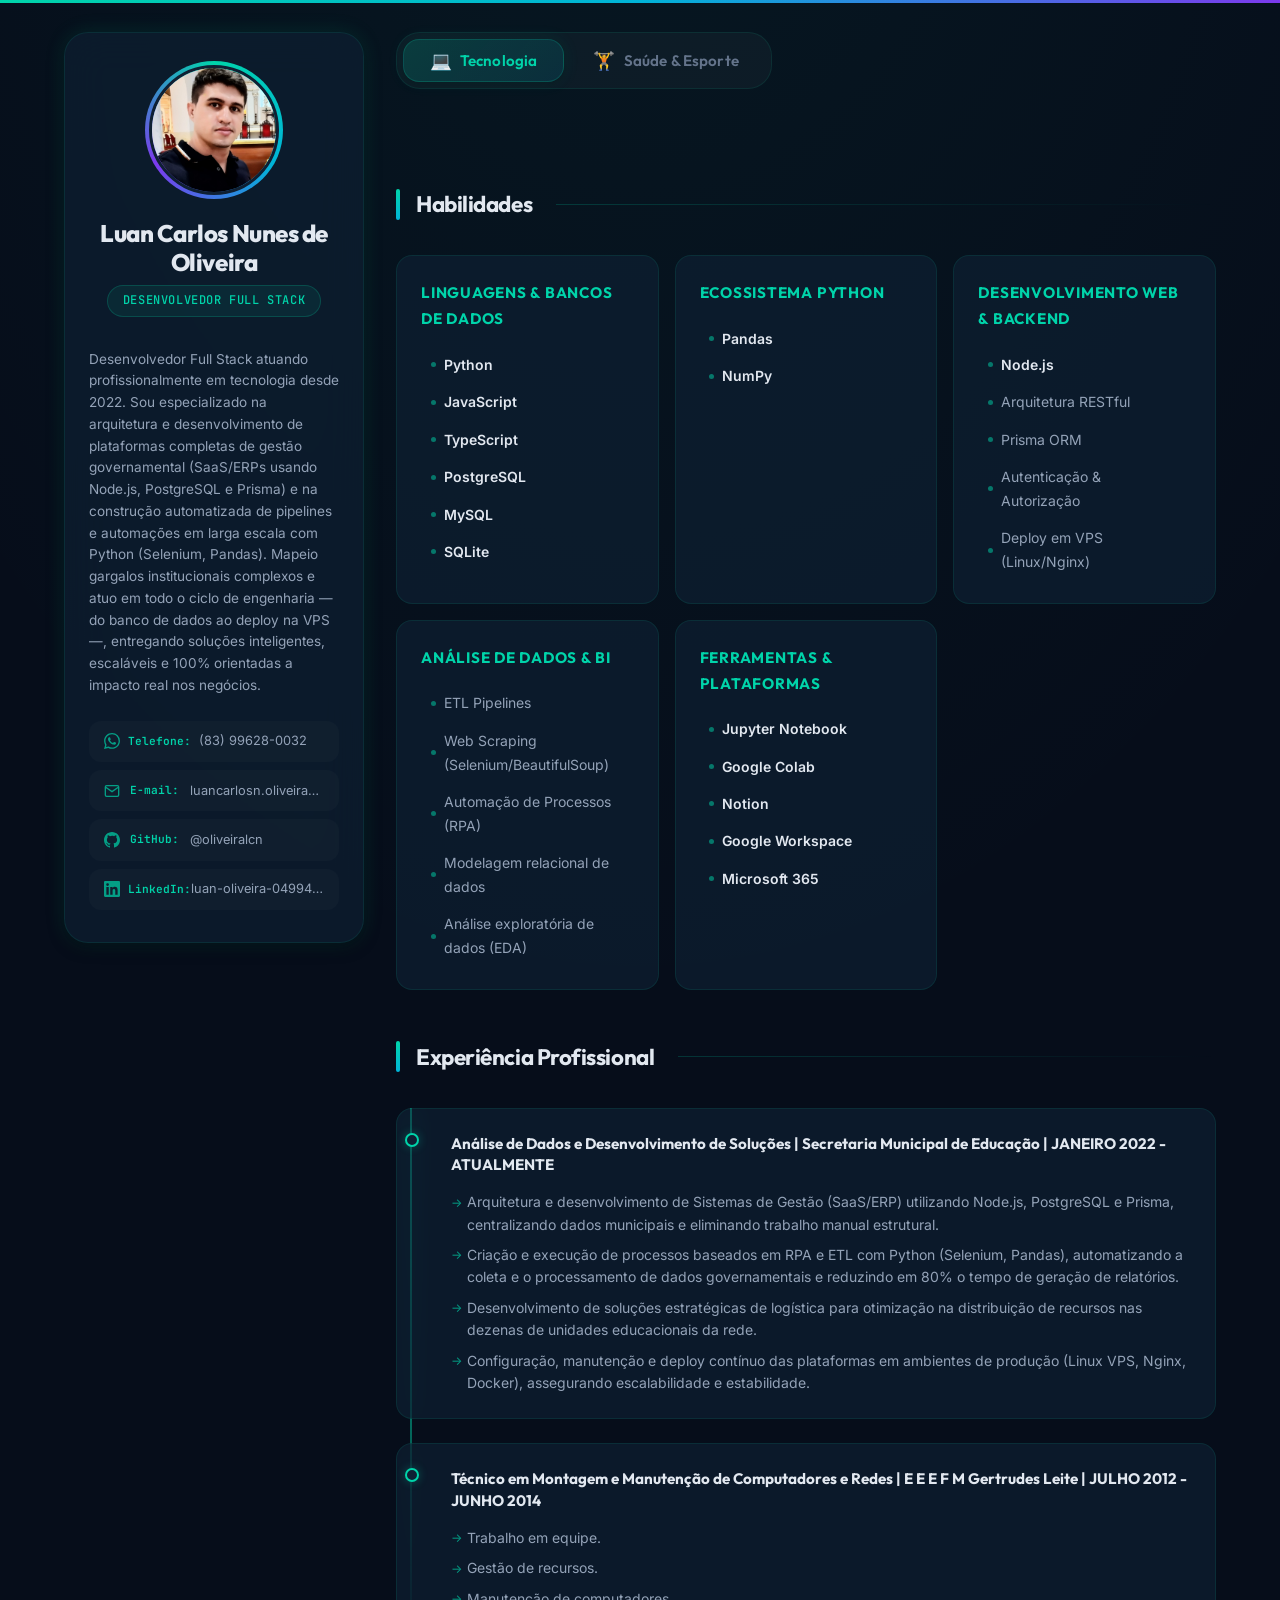
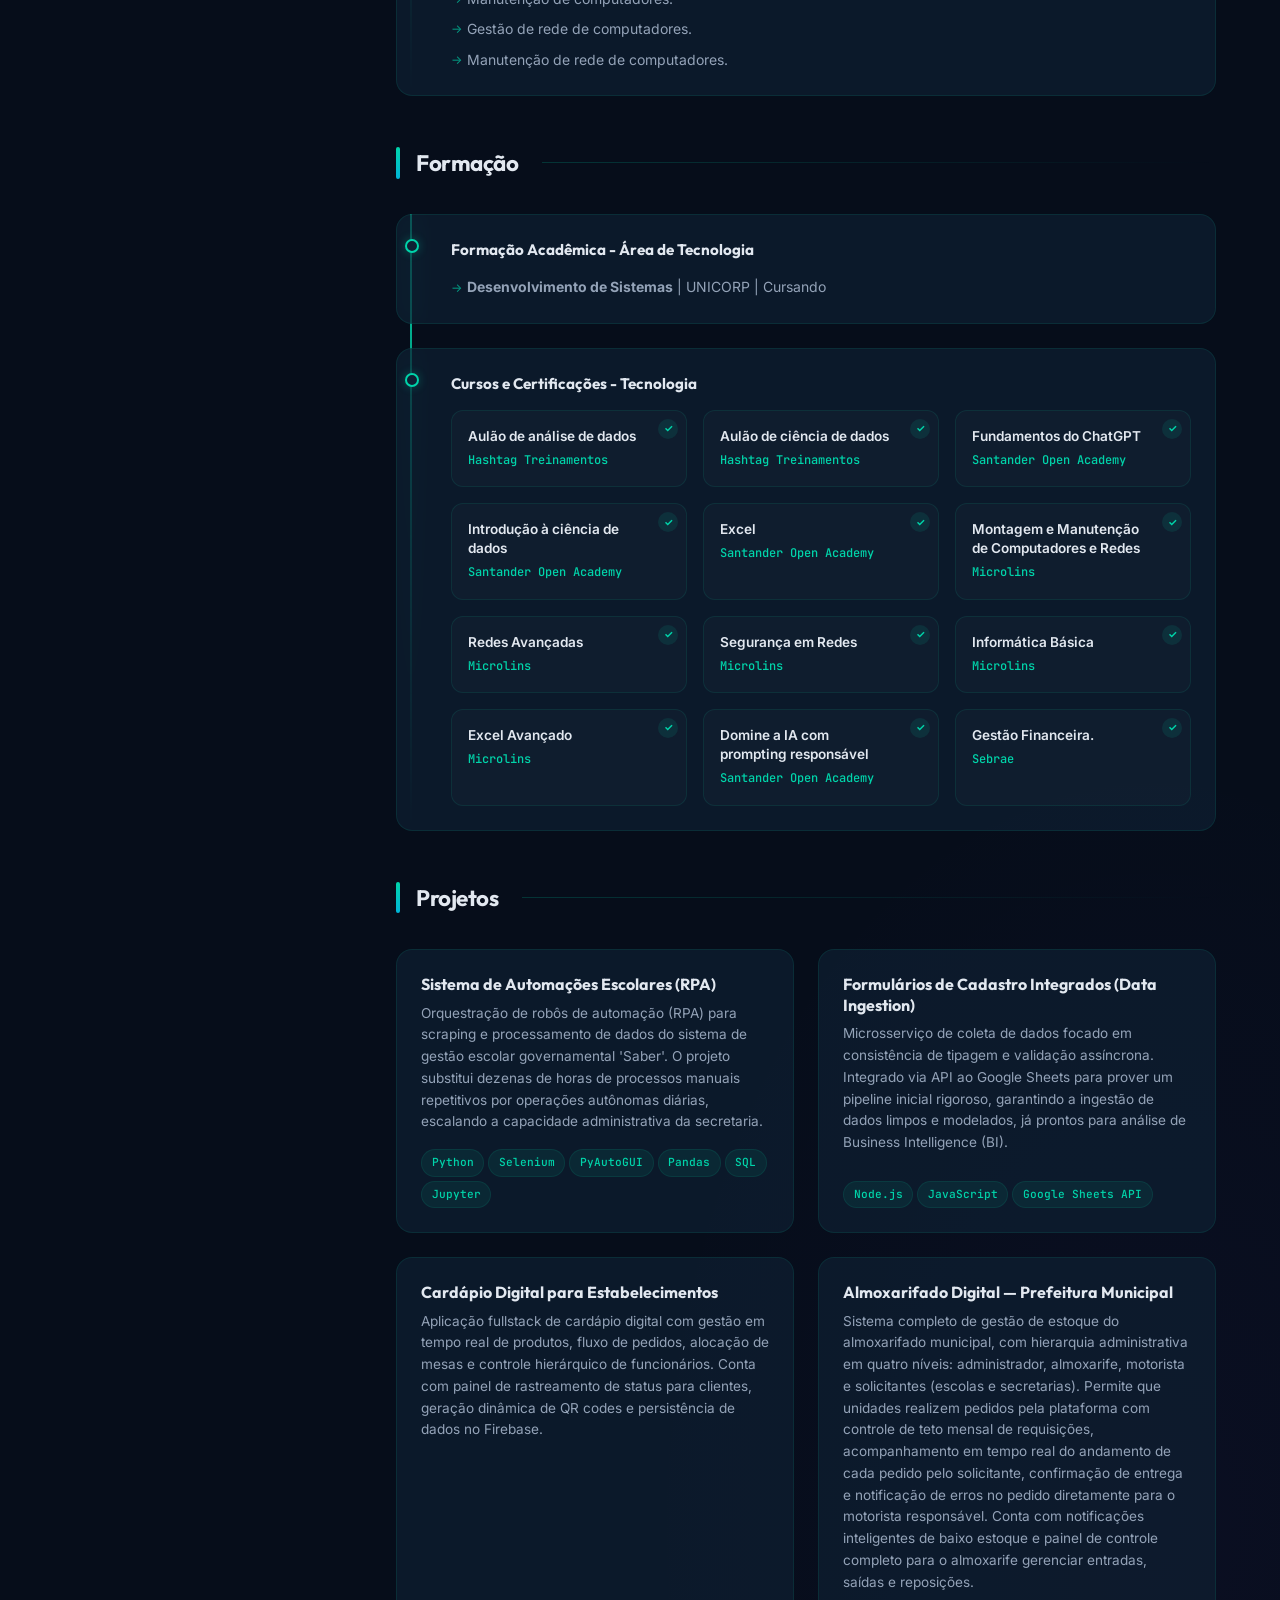
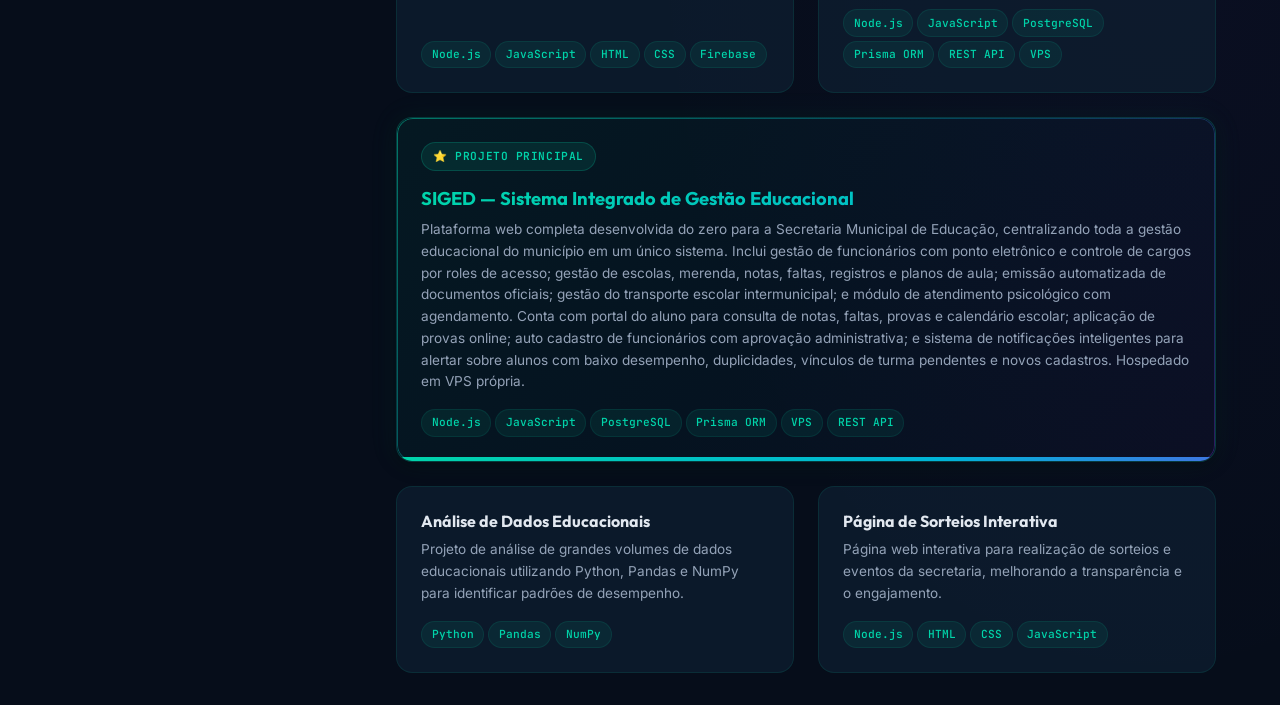
==== commit 0a27cfe3: "feat: update professional title to Desenvolvedor Full Stack" ====
--- a/index.html
+++ b/index.html
@@ -5,28 +5,28 @@
     <meta charset="UTF-8">
     <meta name="viewport" content="width=device-width, initial-scale=1.0">
     <meta name="description"
-        content="Currículo de Luan Carlos Nunes de Oliveira - Analista de Dados com experiência em Python, JavaScript e SQL">
-    <meta name="keywords" content="analista de dados, python, javascript, sql, data analysis, currículo">
+        content="Currículo de Luan Carlos Nunes de Oliveira - Desenvolvedor Full Stack com experiência em Python, JavaScript e SQL">
+    <meta name="keywords" content="desenvolvedor full stack, python, javascript, sql, full stack development, currículo">
     <meta name="author" content="Luan Carlos Nunes de Oliveira">
     <meta name="theme-color" content="#0a192f">
 
     <!-- Open Graph / Facebook -->
     <meta property="og:type" content="website">
     <meta property="og:url" content="https://oliveiralcn.github.io/curriculo/">
-    <meta property="og:title" content="Luan Carlos Nunes de Oliveira | Analista de Dados">
+    <meta property="og:title" content="Luan Carlos Nunes de Oliveira | Desenvolvedor Full Stack">
     <meta property="og:description"
-        content="Currículo de Luan Carlos Nunes de Oliveira - Analista de Dados com experiência em Python, JavaScript e SQL">
+        content="Currículo de Luan Carlos Nunes de Oliveira - Desenvolvedor Full Stack com experiência em Python, JavaScript e SQL">
     <meta property="og:image" content="https://oliveiralcn.github.io/curriculo/assets/img/Foto.jpg">
 
     <!-- Twitter -->
     <meta property="twitter:card" content="summary_large_image">
     <meta property="twitter:url" content="https://oliveiralcn.github.io/curriculo/">
-    <meta property="twitter:title" content="Luan Carlos Nunes de Oliveira | Analista de Dados">
+    <meta property="twitter:title" content="Luan Carlos Nunes de Oliveira | Desenvolvedor Full Stack">
     <meta property="twitter:description"
-        content="Currículo de Luan Carlos Nunes de Oliveira - Analista de Dados com experiência em Python, JavaScript e SQL">
+        content="Currículo de Luan Carlos Nunes de Oliveira - Desenvolvedor Full Stack com experiência em Python, JavaScript e SQL">
     <meta property="twitter:image" content="https://oliveiralcn.github.io/curriculo/assets/img/Foto.jpg">
 
-    <title>Luan Carlos Nunes de Oliveira | Analista de Dados</title>
+    <title>Luan Carlos Nunes de Oliveira | Desenvolvedor Full Stack</title>
 
     <!-- Favicon -->
     <link rel="shortcut icon" href="assets/img/icone.ico" type="image/x-icon">
@@ -59,9 +59,9 @@
                     </div>
                 </div>
                 <h1 class="main-title">Luan Carlos Nunes de Oliveira</h1>
-                <p class="subtitle">Desenvolvedor Backend | Analista de Dados</p>
+                <p class="subtitle">Desenvolvedor Full Stack</p>
                 <div>
-                    <p>Desenvolvedor e Analista de Dados atuando profissionalmente em tecnologia desde 2022. Sou
+                    <p>Desenvolvedor Full Stack atuando profissionalmente em tecnologia desde 2022. Sou
                         especializado na arquitetura e desenvolvimento de plataformas completas de gestão governamental
                         (SaaS/ERPs usando Node.js, PostgreSQL e Prisma) e na construção automatizada de pipelines e
                         automações em larga escala com Python (Selenium, Pandas). Mapeio gargalos institucionais
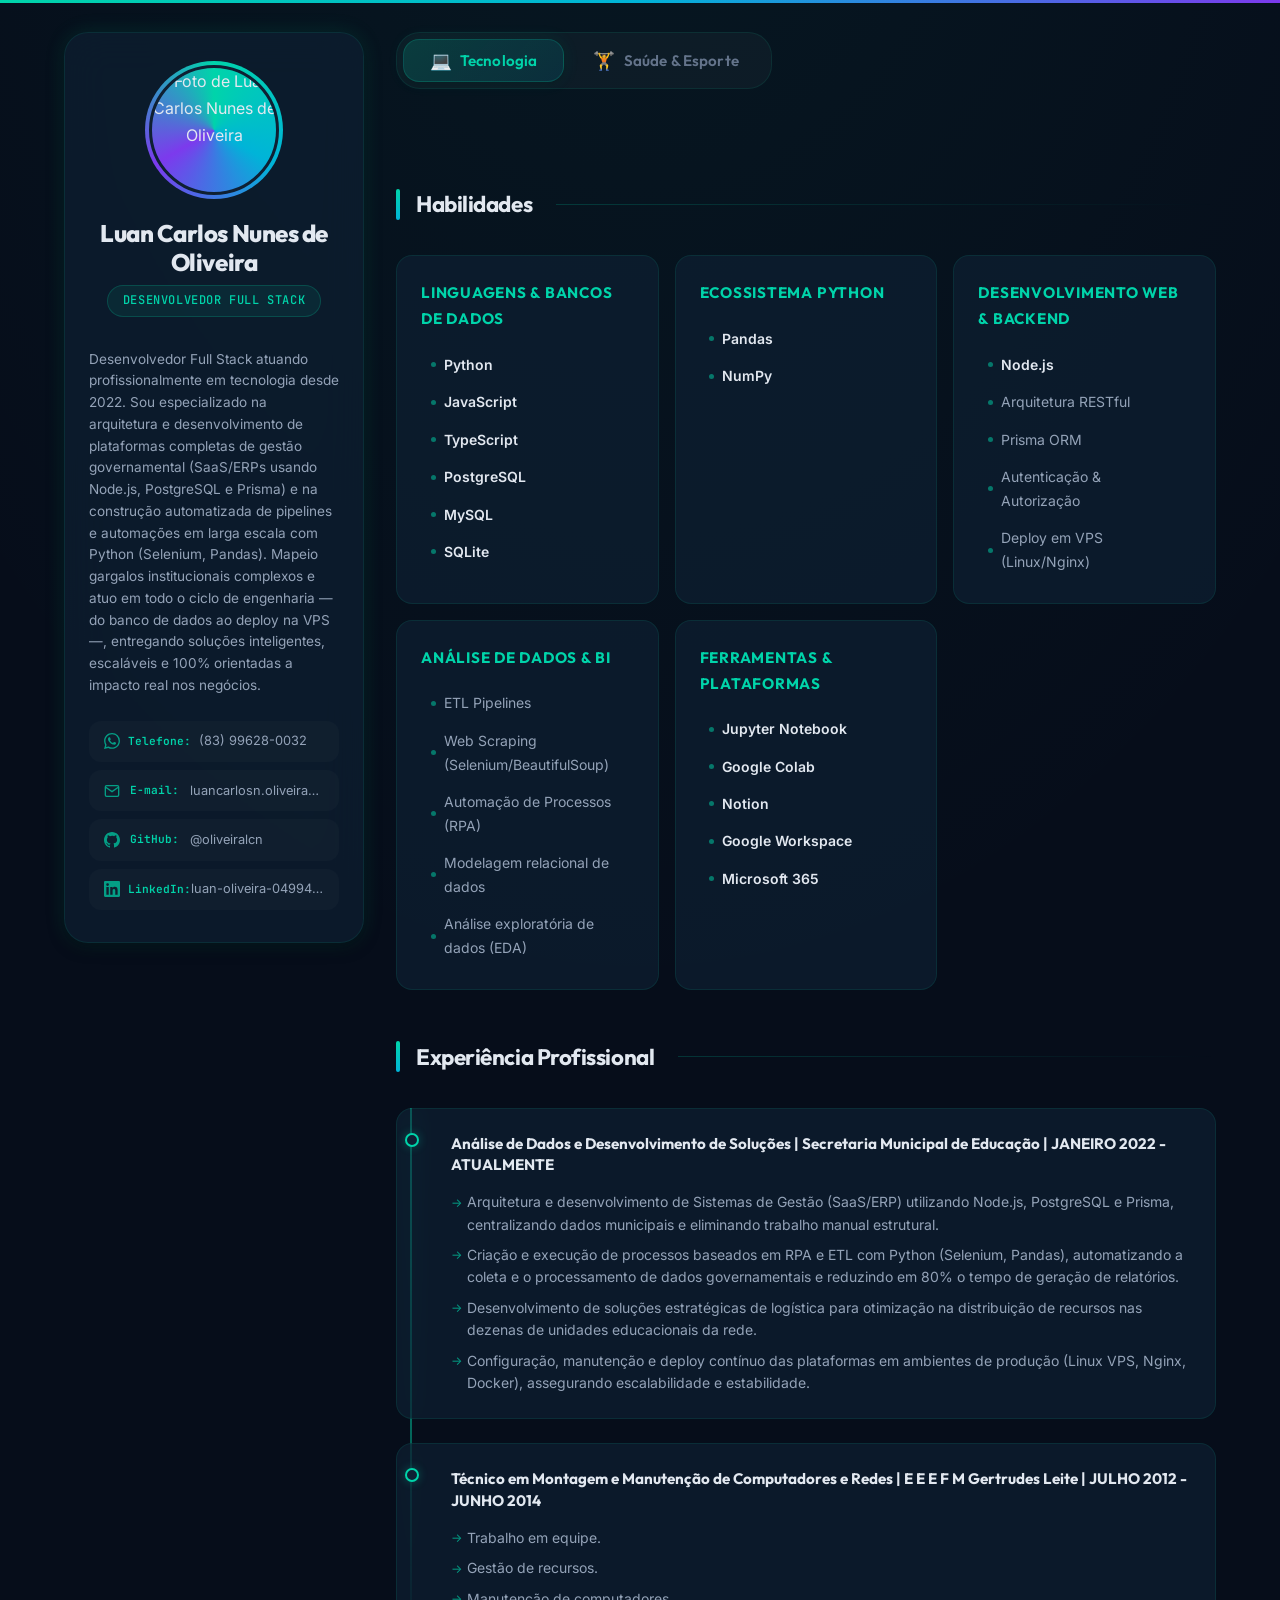
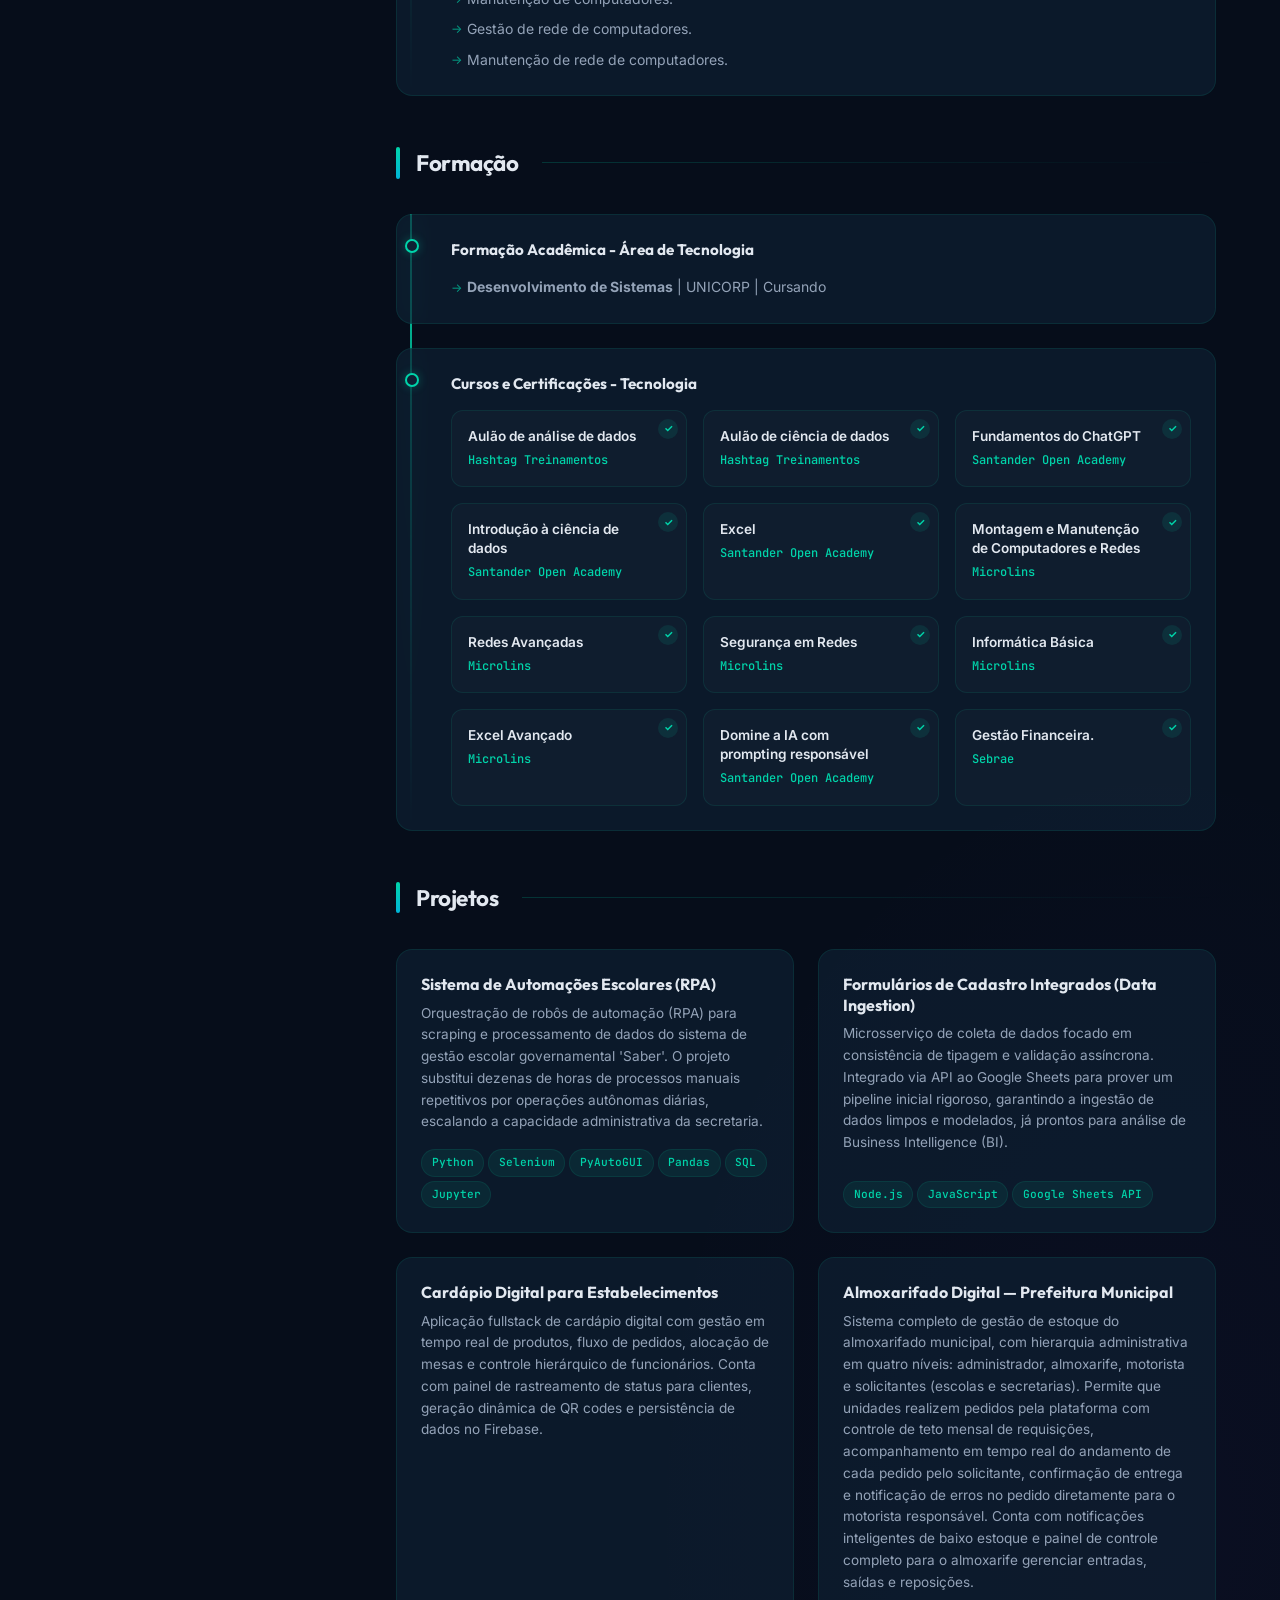
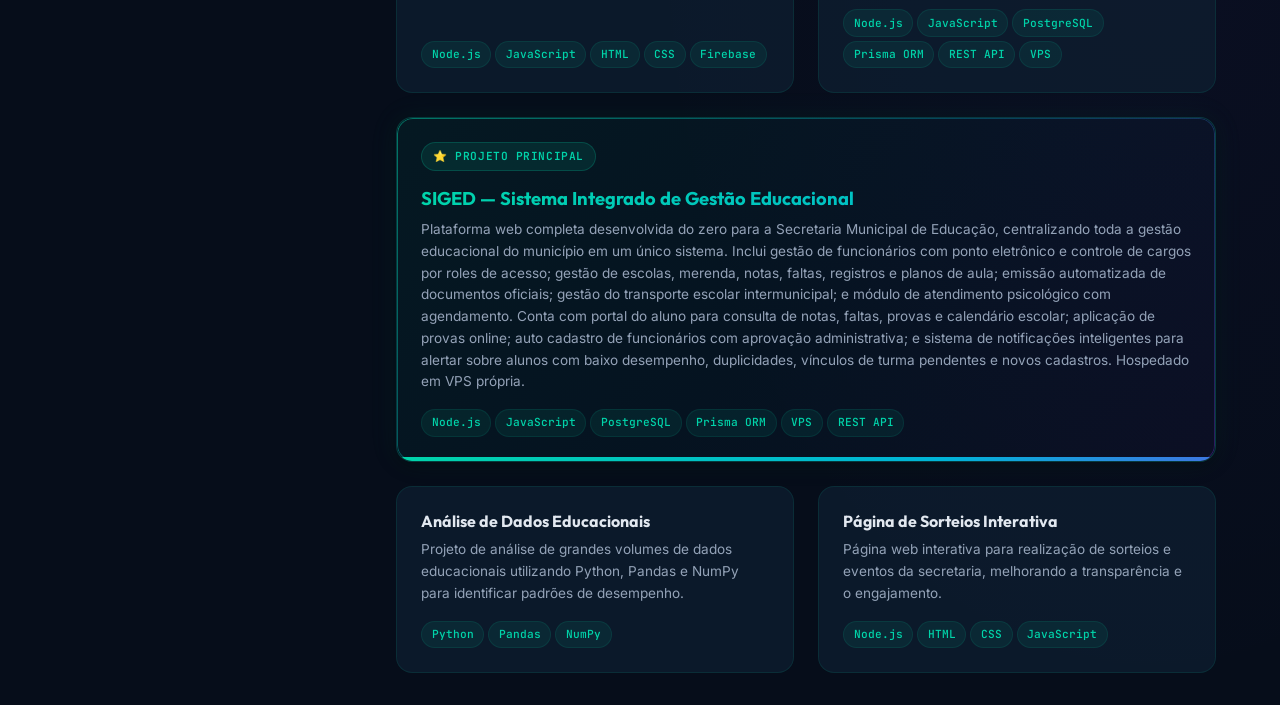
==== commit 368dfefe: "fix: correct photo extension to .png" ====
--- a/index.html
+++ b/index.html
@@ -16,7 +16,7 @@
     <meta property="og:title" content="Luan Carlos Nunes de Oliveira | Desenvolvedor Full Stack">
     <meta property="og:description"
         content="Currículo de Luan Carlos Nunes de Oliveira - Desenvolvedor Full Stack com experiência em Python, JavaScript e SQL">
-    <meta property="og:image" content="https://oliveiralcn.github.io/curriculo/assets/img/Foto.jpg">
+    <meta property="og:image" content="https://oliveiralcn.github.io/curriculo/assets/img/Foto.png">
 
     <!-- Twitter -->
     <meta property="twitter:card" content="summary_large_image">
@@ -24,7 +24,7 @@
     <meta property="twitter:title" content="Luan Carlos Nunes de Oliveira | Desenvolvedor Full Stack">
     <meta property="twitter:description"
         content="Currículo de Luan Carlos Nunes de Oliveira - Desenvolvedor Full Stack com experiência em Python, JavaScript e SQL">
-    <meta property="twitter:image" content="https://oliveiralcn.github.io/curriculo/assets/img/Foto.jpg">
+    <meta property="twitter:image" content="https://oliveiralcn.github.io/curriculo/assets/img/Foto.png">
 
     <title>Luan Carlos Nunes de Oliveira | Desenvolvedor Full Stack</title>
 
@@ -55,7 +55,7 @@
             <header class="header">
                 <div class="profile-image-container">
                     <div class="profile-image">
-                        <img src="assets/img/Foto.jpg" alt="Foto de Luan Carlos Nunes de Oliveira" loading="lazy">
+                        <img src="assets/img/Foto.png" alt="Foto de Luan Carlos Nunes de Oliveira" loading="lazy">
                     </div>
                 </div>
                 <h1 class="main-title">Luan Carlos Nunes de Oliveira</h1>
